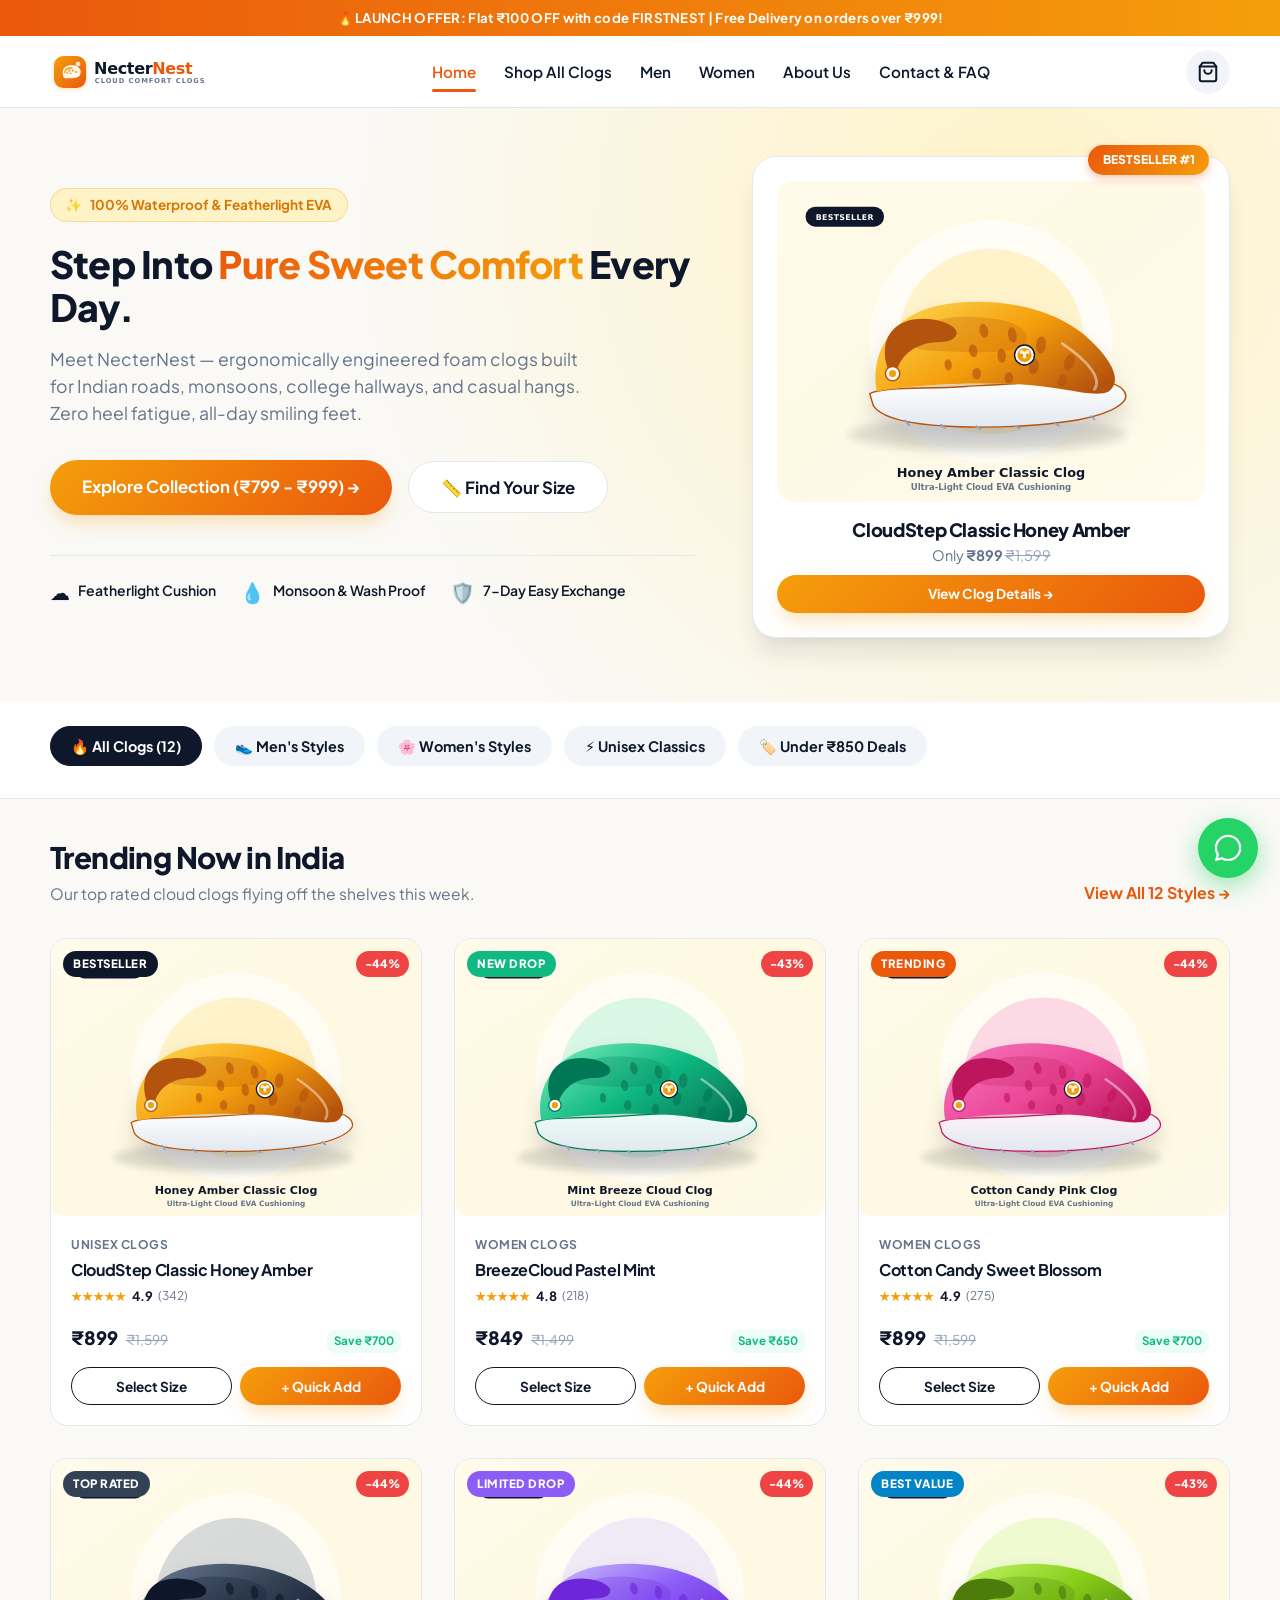
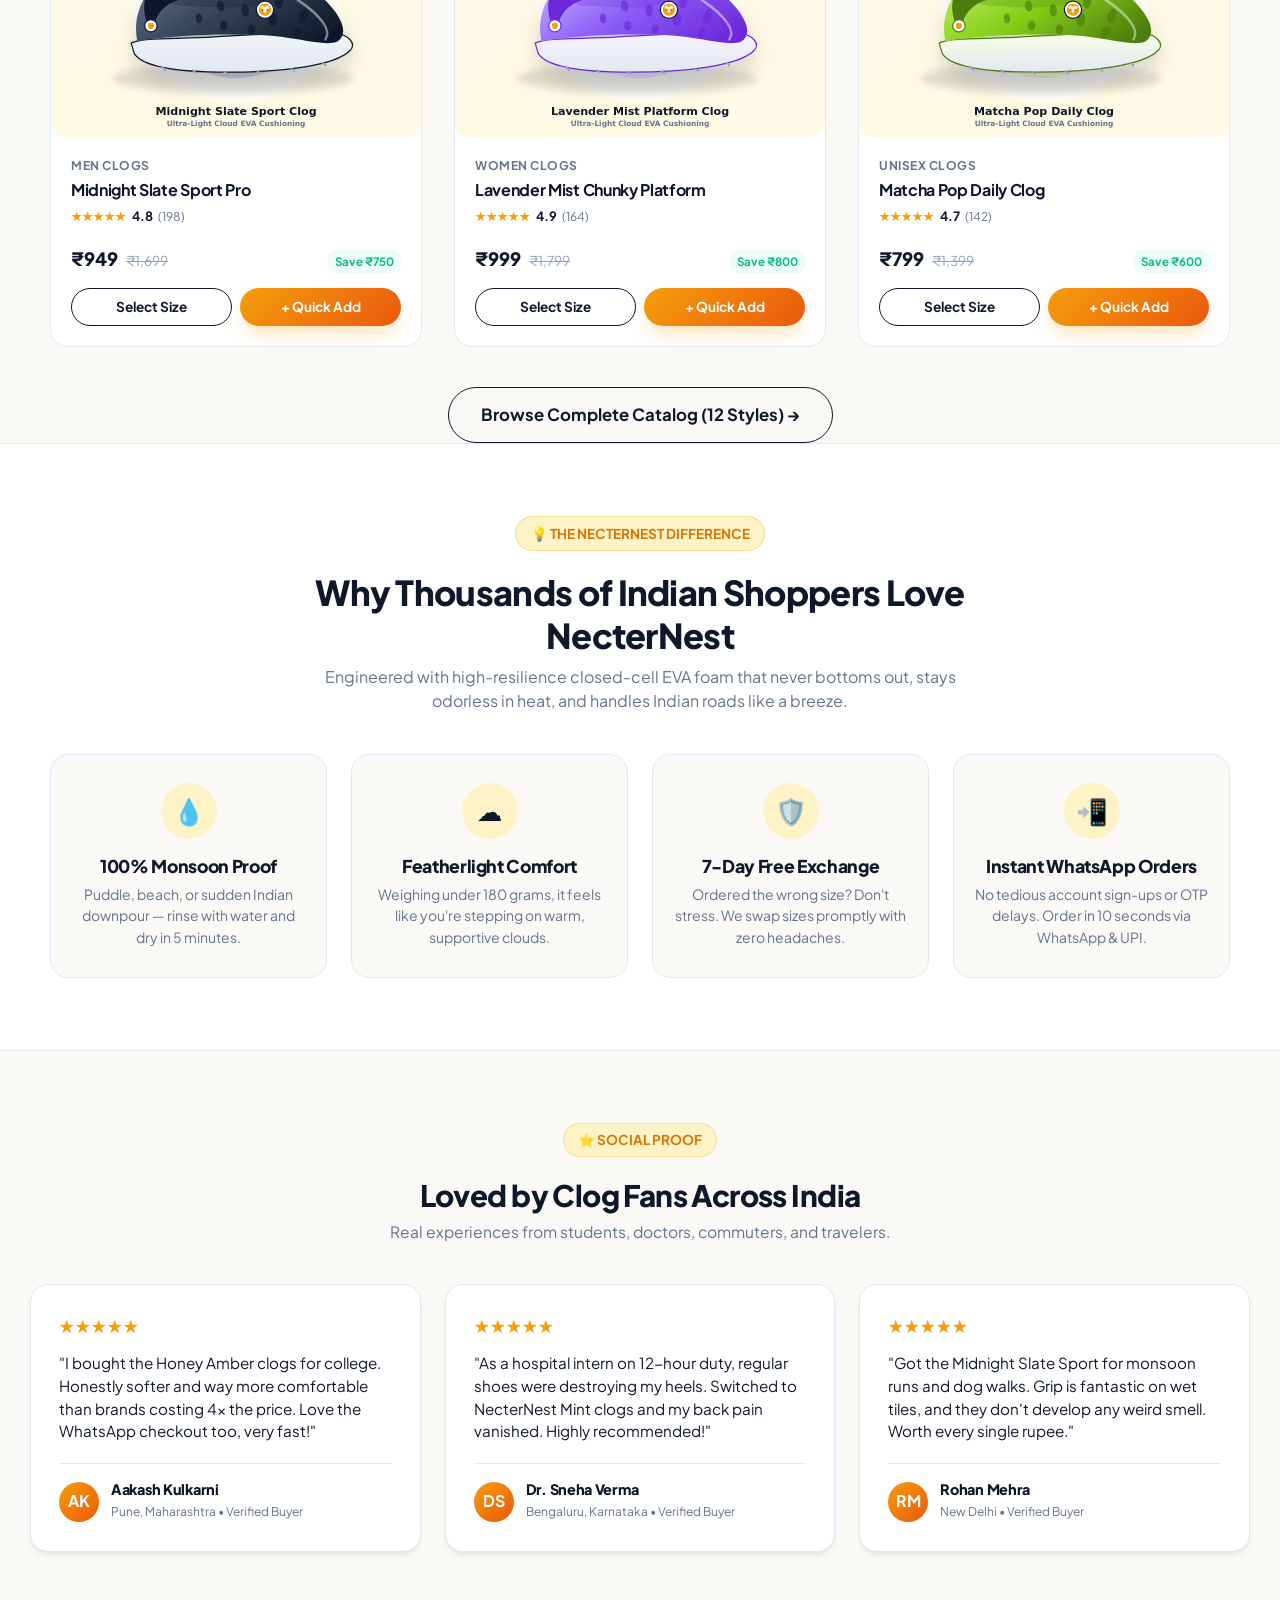
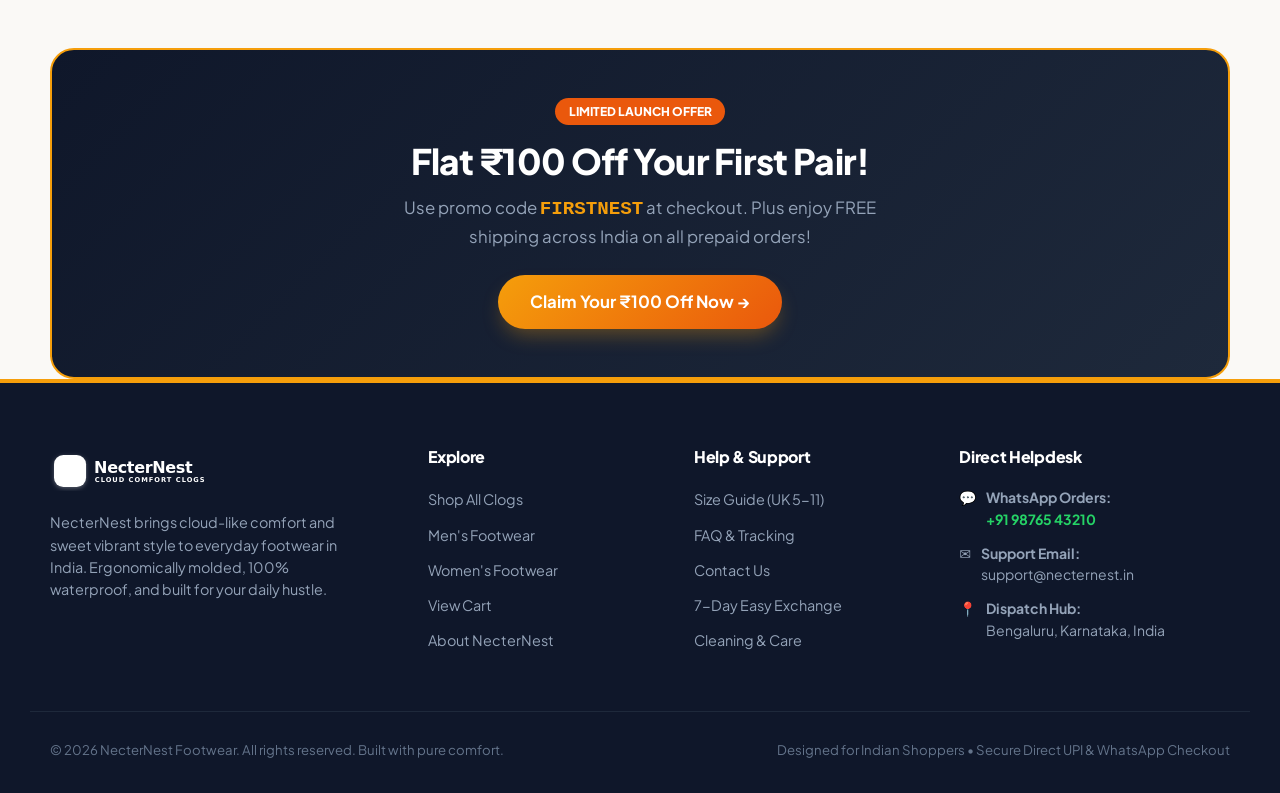
==== index.html @ 300bc49b "Initial commit: Complete NecterNest ecommerce static storefront" ====
<!DOCTYPE html>
<html lang="en">
<head>
  <meta charset="UTF-8">
  <meta name="viewport" content="width=device-width, initial-scale=1.0">
  
  <!-- Primary SEO Meta Tags -->
  <title>NecterNest — Ultra-Comfort Foam Clogs for India | Sweet Daily Comfort</title>
  <meta name="title" content="NecterNest — Ultra-Comfort Foam Clogs for India | Sweet Daily Comfort">
  <meta name="description" content="Shop ultra-light, 100% waterproof cloud-cushioned clogs from NecterNest. Trendy designs, ergonomic arch support, and hassle-free WhatsApp orders. Free shipping on prepaid orders!">
  <meta name="keywords" content="clogs, crocs, comfortable footwear India, waterproof clogs, daily wear slides, NecterNest">
  <meta name="author" content="NecterNest">

  <!-- Open Graph / Facebook / WhatsApp Sharing Tags -->
  <meta property="og:type" content="website">
  <meta property="og:url" content="https://necternest.in/">
  <meta property="og:title" content="NecterNest — Ultra-Comfort Foam Clogs for Everyday Living">
  <meta property="og:description" content="Featherlight, 100% waterproof cloud clogs starting at just ₹799. Order easily with 1-click WhatsApp checkout!">
  <meta property="og:image" content="images/clog-honey-amber.svg">

  <!-- Twitter Card Tags -->
  <meta name="twitter:card" content="summary_large_image">
  <meta name="twitter:title" content="NecterNest — Cloud Comfort Clogs in India">
  <meta name="twitter:description" content="Featherlight EVA clogs starting at ₹799. Fast dispatch & 7-day easy exchange across India.">
  <meta name="twitter:image" content="images/clog-honey-amber.svg">

  <!-- Favicon -->
  <link rel="icon" type="image/svg+xml" href="images/logo.svg">

  <!-- Google Fonts: Plus Jakarta Sans -->
  <link rel="preconnect" href="https://fonts.googleapis.com">
  <link rel="preconnect" href="https://fonts.gstatic.com" crossorigin>
  <link href="https://fonts.googleapis.com/css2?family=Plus+Jakarta+Sans:wght@400;500;600;700;800&display=swap" rel="stylesheet">

  <!-- Core Stylesheet -->
  <link rel="stylesheet" href="css/style.css">
</head>
<body>

  <!-- Top Announcement Bar -->
  <div class="announcement-bar" role="region" aria-label="Announcement">
    <span>🔥 <strong>LAUNCH OFFER:</strong> Flat ₹100 OFF with code <strong>FIRSTNEST</strong> | Free Delivery on orders over ₹999!</span>
  </div>

  <!-- Site Navigation Header -->
  <header class="site-header">
    <div class="container header-inner">
      <!-- Brand Logo -->
      <a href="index.html" class="brand-logo" aria-label="NecterNest Home">
        <img src="images/logo.svg" alt="NecterNest - Cloud Comfort Footwear Logo" width="200" height="42">
      </a>

      <!-- Desktop Nav Links -->
      <nav class="nav-links" id="primary-nav" aria-label="Main Navigation">
        <a href="index.html" class="nav-link active">Home</a>
        <a href="shop.html" class="nav-link">Shop All Clogs</a>
        <a href="shop.html?cat=Men" class="nav-link">Men</a>
        <a href="shop.html?cat=Women" class="nav-link">Women</a>
        <a href="about.html" class="nav-link">About Us</a>
        <a href="contact.html" class="nav-link">Contact &amp; FAQ</a>
      </nav>

      <!-- Action Buttons -->
      <div class="header-actions">
        <!-- Cart Icon Button with Count Badge -->
        <a href="cart.html" class="cart-icon-btn" aria-label="View Shopping Bag">
          <svg width="22" height="22" viewBox="0 0 24 24" fill="none" stroke="currentColor" stroke-width="2.2" stroke-linecap="round" stroke-linejoin="round">
            <path d="M6 2L3 6v14a2 2 0 0 0 2 2h14a2 2 0 0 0 2-2V6l-3-4z"/>
            <line x1="3" y1="6" x2="21" y2="6"/>
            <path d="M16 10a4 4 0 0 1-8 0"/>
          </svg>
          <span class="cart-count-badge" aria-label="Items in bag">0</span>
        </a>

        <!-- Mobile Hamburger Toggle -->
        <button type="button" class="hamburger-btn" aria-label="Toggle navigation menu" aria-expanded="false" aria-controls="primary-nav">
          <span></span>
          <span></span>
          <span></span>
        </button>
      </div>
    </div>
  </header>

  <!-- Mobile Drawer Overlay -->
  <div class="nav-overlay" aria-hidden="true"></div>

  <!-- Main Content -->
  <main>
    <!-- Hero Banner Section -->
    <section class="hero-section">
      <div class="container hero-grid">
        <div class="hero-content">
          <div class="hero-pill">
            <span>✨</span> 100% Waterproof &amp; Featherlight EVA
          </div>
          <h1 class="hero-title">
            Step Into <span>Pure Sweet Comfort</span> Every Day.
          </h1>
          <p class="hero-description">
            Meet NecterNest — ergonomically engineered foam clogs built for Indian roads, monsoons, college hallways, and casual hangs. Zero heel fatigue, all-day smiling feet.
          </p>
          <div class="hero-cta-group">
            <a href="shop.html" class="btn btn-primary btn-lg">Explore Collection (₹799 - ₹999) &rarr;</a>
            <button type="button" class="btn btn-secondary btn-lg" onclick="openSizeModal()">📏 Find Your Size</button>
          </div>
          <div class="hero-trust-row">
            <div class="trust-item"><span class="icon">☁️</span> Featherlight Cushion</div>
            <div class="trust-item"><span class="icon">💧</span> Monsoon &amp; Wash Proof</div>
            <div class="trust-item"><span class="icon">🛡️</span> 7-Day Easy Exchange</div>
          </div>
        </div>

        <div class="hero-media">
          <div class="hero-card-preview">
            <span class="hero-badge-float">BESTSELLER #1</span>
            <img src="images/clog-honey-amber.svg" alt="NecterNest signature Honey Amber Clog" width="540" height="400" class="hero-img">
            <div class="hero-card-footer mt-3">
              <h3 style="font-size: 1.15rem;">CloudStep Classic Honey Amber</h3>
              <p style="font-size: 0.9rem; margin-top: 0.2rem;">Only <strong>₹899</strong> <del style="color: var(--text-light);">₹1,599</del></p>
              <a href="product.html?id=1" class="btn btn-primary btn-sm mt-2 w-100">View Clog Details &rarr;</a>
            </div>
          </div>
        </div>
      </div>
    </section>

    <!-- Category Filter Strip -->
    <section class="category-strip" aria-label="Category Quick Links">
      <div class="container category-pills-row">
        <a href="shop.html" class="filter-chip active">🔥 All Clogs (12)</a>
        <a href="shop.html?cat=Men" class="filter-chip">👟 Men's Styles</a>
        <a href="shop.html?cat=Women" class="filter-chip">🌸 Women's Styles</a>
        <a href="shop.html?cat=Unisex" class="filter-chip">⚡ Unisex Classics</a>
        <a href="shop.html?sort=price-low" class="filter-chip">🏷️ Under ₹850 Deals</a>
      </div>
    </section>

    <!-- Featured Bestsellers Section -->
    <section class="container mt-5 mb-5">
      <div class="section-header">
        <div>
          <h2 class="section-title">Trending Now in India</h2>
          <p class="section-subtitle">Our top rated cloud clogs flying off the shelves this week.</p>
        </div>
        <a href="shop.html" class="view-all-link">View All 12 Styles &rarr;</a>
      </div>

      <!-- Grid populated by js/main.js (initHomePage) -->
      <div class="products-grid" id="featured-products-grid">
        <!-- Fallback cards if JS is loading -->
        <article class="product-card">
          <div class="product-card-media">
            <img src="images/clog-honey-amber.svg" alt="CloudStep Classic Honey Amber" class="product-card-img">
          </div>
          <div class="product-card-info">
            <h3 class="product-card-title">CloudStep Classic Honey Amber</h3>
            <div class="current-price">₹899</div>
          </div>
        </article>
      </div>

      <div class="text-center mt-5">
        <a href="shop.html" class="btn btn-outline btn-lg">Browse Complete Catalog (12 Styles) &rarr;</a>
      </div>
    </section>

    <!-- Why Choose Us / Value Proposition Section -->
    <section class="why-section">
      <div class="container">
        <div class="text-center" style="max-width: 680px; margin: 0 auto;">
          <span class="hero-pill">💡 THE NECTERNEST DIFFERENCE</span>
          <h2>Why Thousands of Indian Shoppers Love NecterNest</h2>
          <p class="mt-2">Engineered with high-resilience closed-cell EVA foam that never bottoms out, stays odorless in heat, and handles Indian roads like a breeze.</p>
        </div>

        <div class="features-grid">
          <div class="feature-box">
            <div class="feature-icon-circle">💧</div>
            <h4>100% Monsoon Proof</h4>
            <p>Puddle, beach, or sudden Indian downpour — rinse with water and dry in 5 minutes.</p>
          </div>

          <div class="feature-box">
            <div class="feature-icon-circle">☁️</div>
            <h4>Featherlight Comfort</h4>
            <p>Weighing under 180 grams, it feels like you're stepping on warm, supportive clouds.</p>
          </div>

          <div class="feature-box">
            <div class="feature-icon-circle">🛡️</div>
            <h4>7-Day Free Exchange</h4>
            <p>Ordered the wrong size? Don't stress. We swap sizes promptly with zero headaches.</p>
          </div>

          <div class="feature-box">
            <div class="feature-icon-circle">📲</div>
            <h4>Instant WhatsApp Orders</h4>
            <p>No tedious account sign-ups or OTP delays. Order in 10 seconds via WhatsApp &amp; UPI.</p>
          </div>
        </div>
      </div>
    </section>

    <!-- Verified Customer Reviews Section -->
    <section class="reviews-section container">
      <div class="section-header text-center" style="display: block;">
        <span class="hero-pill">⭐ SOCIAL PROOF</span>
        <h2 class="section-title">Loved by Clog Fans Across India</h2>
        <p class="section-subtitle">Real experiences from students, doctors, commuters, and travelers.</p>
      </div>

      <div class="reviews-grid">
        <div class="review-card">
          <div class="review-stars">★★★★★</div>
          <p class="review-text">"I bought the Honey Amber clogs for college. Honestly softer and way more comfortable than brands costing 4x the price. Love the WhatsApp checkout too, very fast!"</p>
          <div class="review-author">
            <div class="author-avatar">AK</div>
            <div class="author-info">
              <h5>Aakash Kulkarni</h5>
              <small>Pune, Maharashtra • Verified Buyer</small>
            </div>
          </div>
        </div>

        <div class="review-card">
          <div class="review-stars">★★★★★</div>
          <p class="review-text">"As a hospital intern on 12-hour duty, regular shoes were destroying my heels. Switched to NecterNest Mint clogs and my back pain vanished. Highly recommended!"</p>
          <div class="review-author">
            <div class="author-avatar">DS</div>
            <div class="author-info">
              <h5>Dr. Sneha Verma</h5>
              <small>Bengaluru, Karnataka • Verified Buyer</small>
            </div>
          </div>
        </div>

        <div class="review-card">
          <div class="review-stars">★★★★★</div>
          <p class="review-text">"Got the Midnight Slate Sport for monsoon runs and dog walks. Grip is fantastic on wet tiles, and they don't develop any weird smell. Worth every single rupee."</p>
          <div class="review-author">
            <div class="author-avatar">RM</div>
            <div class="author-info">
              <h5>Rohan Mehra</h5>
              <small>New Delhi • Verified Buyer</small>
            </div>
          </div>
        </div>
      </div>
    </section>

    <!-- Promotional Launch Offer Banner -->
    <section class="container mt-4 mb-5">
      <div style="background: linear-gradient(135deg, #0F172A, #1E293B); color: #FFFFFF; border-radius: var(--radius-xl); padding: 3rem 2rem; text-align: center; border: 2px solid var(--primary);">
        <span style="background-color: var(--accent); color: #FFF; font-size: 0.75rem; font-weight: 800; padding: 0.35rem 0.85rem; border-radius: var(--radius-full);">LIMITED LAUNCH OFFER</span>
        <h2 style="color: #FFFFFF; font-size: 2.2rem; margin-top: 1rem;">Flat ₹100 Off Your First Pair!</h2>
        <p style="color: #94A3B8; max-width: 520px; margin: 0.75rem auto 1.5rem; font-size: 1.05rem;">
          Use promo code <strong style="color: var(--primary); font-family: monospace; font-size: 1.2rem;">FIRSTNEST</strong> at checkout. Plus enjoy FREE shipping across India on all prepaid orders!
        </p>
        <a href="shop.html" class="btn btn-primary btn-lg">Claim Your ₹100 Off Now &rarr;</a>
      </div>
    </section>
  </main>

  <!-- Site Footer -->
  <footer class="site-footer">
    <div class="container footer-grid">
      <!-- Col 1: About & Logo -->
      <div class="footer-logo-desc">
        <a href="index.html" class="brand-logo" aria-label="NecterNest Home">
          <img src="images/logo.svg" alt="NecterNest Logo" width="180" height="38" style="filter: brightness(0) invert(1);">
        </a>
        <p>NecterNest brings cloud-like comfort and sweet vibrant style to everyday footwear in India. Ergonomically molded, 100% waterproof, and built for your daily hustle.</p>
      </div>

      <!-- Col 2: Quick Links -->
      <div class="footer-col">
        <h4>Explore</h4>
        <ul class="footer-links">
          <li><a href="shop.html">Shop All Clogs</a></li>
          <li><a href="shop.html?cat=Men">Men's Footwear</a></li>
          <li><a href="shop.html?cat=Women">Women's Footwear</a></li>
          <li><a href="cart.html">View Cart</a></li>
          <li><a href="about.html">About NecterNest</a></li>
        </ul>
      </div>

      <!-- Col 3: Customer Care -->
      <div class="footer-col">
        <h4>Help &amp; Support</h4>
        <ul class="footer-links">
          <li><a href="javascript:void(0)" onclick="openSizeModal()">Size Guide (UK 5-11)</a></li>
          <li><a href="contact.html#faq">FAQ &amp; Tracking</a></li>
          <li><a href="contact.html">Contact Us</a></li>
          <li><a href="about.html#exchange">7-Day Easy Exchange</a></li>
          <li><a href="about.html#care">Cleaning &amp; Care</a></li>
        </ul>
      </div>

      <!-- Col 4: Contact & WhatsApp -->
      <div class="footer-col">
        <h4>Direct Helpdesk</h4>
        <ul class="footer-contact-list">
          <li>
            <span>💬</span> 
            <div>
              <strong>WhatsApp Orders:</strong><br>
              <a href="https://wa.me/919876543210" target="_blank" style="color: #25D366; font-weight: 700;">+91 98765 43210</a>
            </div>
          </li>
          <li>
            <span>✉️</span> 
            <div>
              <strong>Support Email:</strong><br>
              support@necternest.in
            </div>
          </li>
          <li>
            <span>📍</span> 
            <div>
              <strong>Dispatch Hub:</strong><br>
              Bengaluru, Karnataka, India
            </div>
          </li>
        </ul>
      </div>
    </div>

    <!-- Bottom Copyright -->
    <div class="container footer-bottom">
      <div>&copy; 2026 NecterNest Footwear. All rights reserved. Built with pure comfort.</div>
      <div>Designed for Indian Shoppers • Secure Direct UPI &amp; WhatsApp Checkout</div>
    </div>
  </footer>

  <!-- Scripts -->
  <script src="js/products.js"></script>
  <script src="js/main.js"></script>
  <script>
    // Initialize Home Page Products Grid
    document.addEventListener("DOMContentLoaded", () => {
      initHomePage();
    });
  </script>
</body>
</html>
---- css/style.css ----
/* ==========================================================================
   NECTERNEST - CLOUD COMFORT CLOGS
   Style Sheet (Vanilla CSS3)
   Theme: Sweet & Fresh (Honey Amber, Warm Peach, Clean White, Dark Slate)
   Mobile-First Architecture (Optimized for 375px+ screens)
   ========================================================================== */

/* --------------------------------------------------------------------------
   1. CSS VARIABLES & DESIGN SYSTEM
   -------------------------------------------------------------------------- */
:root {
  /* Brand Primary & Accents */
  --primary: #F59E0B;          /* Warm Honey Amber */
  --primary-hover: #D97706;    /* Deep Honey */
  --primary-light: #FEF3C7;    /* Creamy Amber Tint */
  --accent: #EA580C;           /* Sweet Coral / Peach Orange */
  --accent-hover: #C2410C;
  --accent-light: #FFEDD5;

  /* Neutrals & Surfaces */
  --bg-page: #FAF9F6;          /* Soft Warm Off-White */
  --bg-surface: #FFFFFF;       /* Pure White Cards */
  --bg-subtle: #F1F5F9;        /* Light Slate Gray */
  --border-color: #E2E8F0;     /* Clean Border */
  --border-focus: #F59E0B;

  /* Typography Colors */
  --text-main: #0F172A;        /* Deep Charcoal / Ink */
  --text-muted: #64748B;       /* Slate Medium */
  --text-light: #94A3B8;       /* Light Slate */
  --text-white: #FFFFFF;

  /* Status & Accents */
  --success: #10B981;
  --success-light: #ECFDF5;
  --danger: #EF4444;
  --whatsapp: #25D366;
  --whatsapp-dark: #128C7E;

  /* Shadows */
  --shadow-xs: 0 1px 2px rgba(15, 23, 42, 0.05);
  --shadow-sm: 0 4px 6px -1px rgba(15, 23, 42, 0.07), 0 2px 4px -2px rgba(15, 23, 42, 0.05);
  --shadow-md: 0 10px 15px -3px rgba(15, 23, 42, 0.08), 0 4px 6px -4px rgba(15, 23, 42, 0.04);
  --shadow-lg: 0 20px 25px -5px rgba(15, 23, 42, 0.1), 0 8px 10px -6px rgba(15, 23, 42, 0.04);
  --shadow-amber: 0 10px 20px -5px rgba(245, 158, 11, 0.35);

  /* Border Radii */
  --radius-sm: 8px;
  --radius-md: 12px;
  --radius-lg: 18px;
  --radius-xl: 24px;
  --radius-full: 9999px;

  /* Transitions */
  --transition-fast: 0.15s ease;
  --transition-normal: 0.25s ease;
  --transition-smooth: 0.35s cubic-bezier(0.16, 1, 0.3, 1);

  /* Dimensions */
  --header-height: 72px;
  --min-touch-target: 44px;
}

/* --------------------------------------------------------------------------
   2. RESET & BASE ELEMENTS
   -------------------------------------------------------------------------- */
*, *::before, *::after {
  box-sizing: border-box;
  margin: 0;
  padding: 0;
}

html {
  font-size: 16px;
  scroll-behavior: smooth;
  -webkit-text-size-adjust: 100%;
}

body {
  font-family: 'Plus Jakarta Sans', system-ui, -apple-system, BlinkMacSystemFont, "Segoe UI", Roboto, sans-serif;
  color: var(--text-main);
  background-color: var(--bg-page);
  line-height: 1.55;
  min-height: 100vh;
  display: flex;
  flex-direction: column;
  overflow-x: hidden;
}

main {
  flex: 1 0 auto;
}

img, svg {
  display: block;
  max-width: 100%;
  height: auto;
}

a {
  color: inherit;
  text-decoration: none;
  transition: color var(--transition-fast);
}

button, input, select, textarea {
  font-family: inherit;
  font-size: inherit;
  color: inherit;
  outline: none;
}

button {
  cursor: pointer;
  background: none;
  border: none;
}

ul, ol {
  list-style: none;
}

/* Responsive Container */
.container {
  width: 100%;
  max-width: 1220px;
  margin-left: auto;
  margin-right: auto;
  padding-left: 1.25rem;
  padding-right: 1.25rem;
}

/* --------------------------------------------------------------------------
   3. TYPOGRAPHY
   -------------------------------------------------------------------------- */
h1, h2, h3, h4, h5, h6 {
  color: var(--text-main);
  font-weight: 800;
  line-height: 1.25;
  letter-spacing: -0.02em;
}

h1 { font-size: 2rem; }
h2 { font-size: 1.625rem; }
h3 { font-size: 1.25rem; }
h4 { font-size: 1.1rem; }

@media (min-width: 768px) {
  h1 { font-size: 2.85rem; }
  h2 { font-size: 2.15rem; }
  h3 { font-size: 1.5rem; }
}

p {
  color: var(--text-muted);
  font-size: 1rem;
}

.text-center { text-align: center; }
.text-success { color: var(--success); }
.text-primary { color: var(--primary-hover); }
.mt-2 { margin-top: 0.5rem; }
.mt-3 { margin-top: 1rem; }
.mt-4 { margin-top: 1.5rem; }
.mt-5 { margin-top: 2.5rem; }
.w-100 { width: 100%; }

/* --------------------------------------------------------------------------
   4. BUTTONS & INTERACTIVE ELEMENTS (Min 44px tap targets)
   -------------------------------------------------------------------------- */
.btn {
  display: inline-flex;
  align-items: center;
  justify-content: center;
  gap: 0.5rem;
  min-height: var(--min-touch-target);
  padding: 0.65rem 1.4rem;
  font-size: 0.95rem;
  font-weight: 700;
  border-radius: var(--radius-full);
  transition: all var(--transition-normal);
  text-align: center;
  white-space: nowrap;
}

.btn-primary {
  background: linear-gradient(135deg, var(--primary), var(--accent));
  color: var(--text-white);
  box-shadow: var(--shadow-amber);
}

.btn-primary:hover {
  background: linear-gradient(135deg, #E58E00, #D84F07);
  transform: translateY(-2px);
  box-shadow: 0 12px 24px -6px rgba(234, 88, 12, 0.45);
}

.btn-secondary {
  background-color: var(--bg-surface);
  color: var(--text-main);
  border: 1.5px solid var(--border-color);
}

.btn-secondary:hover {
  background-color: var(--bg-subtle);
  border-color: var(--text-muted);
}

.btn-outline {
  background-color: transparent;
  color: var(--text-main);
  border: 1.5px solid var(--text-main);
}

.btn-outline:hover {
  background-color: var(--text-main);
  color: var(--text-white);
}

.btn-whatsapp-order {
  background-color: var(--whatsapp);
  color: #FFFFFF;
  box-shadow: 0 8px 16px -4px rgba(37, 211, 102, 0.4);
}

.btn-whatsapp-order:hover {
  background-color: var(--whatsapp-dark);
  color: #FFFFFF;
  transform: translateY(-2px);
  box-shadow: 0 12px 20px -4px rgba(37, 211, 102, 0.5);
}

.btn-sm {
  min-height: 38px;
  padding: 0.4rem 0.9rem;
  font-size: 0.85rem;
}

.btn-lg {
  min-height: 52px;
  padding: 0.9rem 2rem;
  font-size: 1.05rem;
}

.btn-xs {
  min-height: 32px;
  padding: 0.25rem 0.75rem;
  font-size: 0.8rem;
  border-radius: var(--radius-sm);
}

/* --------------------------------------------------------------------------
   5. TOP ANNOUNCEMENT BAR
   -------------------------------------------------------------------------- */
.announcement-bar {
  background: linear-gradient(90deg, #EA580C, #F59E0B, #EA580C);
  background-size: 200% auto;
  animation: shineGradient 6s linear infinite;
  color: #FFFFFF;
  font-size: 0.825rem;
  font-weight: 700;
  text-align: center;
  padding: 0.5rem 1rem;
  letter-spacing: 0.3px;
}

.announcement-bar a {
  text-decoration: underline;
  margin-left: 0.3rem;
  color: #FEF3C7;
}

@keyframes shineGradient {
  to { background-position: 200% center; }
}

/* --------------------------------------------------------------------------
   6. HEADER & NAVIGATION
   -------------------------------------------------------------------------- */
.site-header {
  position: sticky;
  top: 0;
  z-index: 100;
  background-color: rgba(255, 255, 255, 0.95);
  backdrop-filter: blur(12px);
  -webkit-backdrop-filter: blur(12px);
  border-bottom: 1px solid var(--border-color);
  height: var(--header-height);
  transition: box-shadow var(--transition-fast);
}

.header-inner {
  display: flex;
  align-items: center;
  justify-content: space-between;
  height: 100%;
}

.brand-logo {
  display: flex;
  align-items: center;
  height: 48px;
}

.brand-logo img {
  height: 40px;
  width: auto;
}

/* Desktop Nav */
.nav-links {
  display: flex;
  align-items: center;
  gap: 1.75rem;
}

.nav-link {
  font-size: 0.95rem;
  font-weight: 600;
  color: var(--text-main);
  position: relative;
  padding: 0.5rem 0;
}

.nav-link:hover, .nav-link.active {
  color: var(--accent);
}

.nav-link.active::after {
  content: "";
  position: absolute;
  bottom: 0;
  left: 0;
  width: 100%;
  height: 2.5px;
  background-color: var(--accent);
  border-radius: var(--radius-full);
}

/* Header Action Icons */
.header-actions {
  display: flex;
  align-items: center;
  gap: 0.75rem;
}

.cart-icon-btn {
  position: relative;
  display: inline-flex;
  align-items: center;
  justify-content: center;
  width: 44px;
  height: 44px;
  border-radius: var(--radius-full);
  background-color: var(--bg-subtle);
  color: var(--text-main);
  transition: all var(--transition-fast);
}

.cart-icon-btn:hover {
  background-color: var(--primary-light);
  color: var(--accent);
}

.cart-count-badge {
  position: absolute;
  top: 2px;
  right: 2px;
  background-color: var(--accent);
  color: #FFFFFF;
  font-size: 0.72rem;
  font-weight: 800;
  min-width: 20px;
  height: 20px;
  border-radius: var(--radius-full);
  display: none;
  align-items: center;
  justify-content: center;
  padding: 0 4px;
  box-shadow: 0 2px 5px rgba(234, 88, 12, 0.4);
}

.hamburger-btn {
  display: none;
  width: 44px;
  height: 44px;
  flex-direction: column;
  justify-content: center;
  align-items: center;
  gap: 5px;
  border-radius: var(--radius-sm);
  background-color: var(--bg-subtle);
}

.hamburger-btn span {
  display: block;
  width: 22px;
  height: 2.5px;
  background-color: var(--text-main);
  border-radius: 2px;
  transition: all var(--transition-fast);
}

/* Mobile Nav Styles (under 860px) */
@media (max-width: 860px) {
  .hamburger-btn {
    display: flex;
  }

  .nav-links {
    position: fixed;
    top: var(--header-height);
    right: -100%;
    width: 280px;
    height: calc(100vh - var(--header-height));
    background-color: var(--bg-surface);
    flex-direction: column;
    align-items: flex-start;
    padding: 2rem 1.5rem;
    gap: 1.25rem;
    box-shadow: var(--shadow-lg);
    transition: right var(--transition-smooth);
    z-index: 1000;
  }

  .nav-links.active {
    right: 0;
  }

  .nav-link {
    width: 100%;
    font-size: 1.1rem;
    padding: 0.6rem 0;
    border-bottom: 1px solid var(--border-color);
  }

  .nav-overlay {
    position: fixed;
    top: var(--header-height);
    left: 0;
    width: 100vw;
    height: calc(100vh - var(--header-height));
    background-color: rgba(15, 23, 42, 0.45);
    backdrop-filter: blur(4px);
    opacity: 0;
    visibility: hidden;
    transition: all var(--transition-fast);
    z-index: 999;
  }

  .nav-overlay.active {
    opacity: 1;
    visibility: visible;
  }
}

/* --------------------------------------------------------------------------
   7. HERO BANNER
   -------------------------------------------------------------------------- */
.hero-section {
  position: relative;
  padding: 3rem 0 4rem;
  background: radial-gradient(circle at 80% 20%, #FEF3C7 0%, #FAF9F6 60%);
  overflow: hidden;
}

.hero-grid {
  display: grid;
  grid-template-columns: 1fr;
  align-items: center;
  gap: 2.5rem;
}

@media (min-width: 860px) {
  .hero-grid {
    grid-template-columns: 1.15fr 0.85fr;
    gap: 3.5rem;
  }
}

.hero-pill {
  display: inline-flex;
  align-items: center;
  gap: 0.5rem;
  background-color: var(--primary-light);
  border: 1px solid rgba(245, 158, 11, 0.3);
  padding: 0.35rem 0.9rem;
  border-radius: var(--radius-full);
  font-size: 0.85rem;
  font-weight: 700;
  color: var(--primary-hover);
  margin-bottom: 1.25rem;
}

.hero-title {
  font-size: 2.35rem;
  margin-bottom: 1.1rem;
  line-height: 1.15;
}

.hero-title span {
  background: linear-gradient(135deg, var(--accent), var(--primary));
  -webkit-background-clip: text;
  -webkit-text-fill-color: transparent;
}

.hero-description {
  font-size: 1.1rem;
  color: var(--text-muted);
  margin-bottom: 2rem;
  max-width: 540px;
}

.hero-cta-group {
  display: flex;
  flex-wrap: wrap;
  align-items: center;
  gap: 1rem;
  margin-bottom: 2.5rem;
}

.hero-trust-row {
  display: flex;
  flex-wrap: wrap;
  gap: 1.5rem;
  padding-top: 1.25rem;
  border-top: 1px solid var(--border-color);
}

.trust-item {
  display: flex;
  align-items: center;
  gap: 0.5rem;
  font-size: 0.875rem;
  font-weight: 600;
  color: var(--text-main);
}

.trust-item span.icon {
  font-size: 1.25rem;
}

.hero-card-preview {
  position: relative;
  background-color: var(--bg-surface);
  border-radius: var(--radius-xl);
  padding: 1.5rem;
  box-shadow: var(--shadow-lg);
  border: 1px solid var(--border-color);
  text-align: center;
}

.hero-badge-float {
  position: absolute;
  top: -12px;
  right: 20px;
  background: linear-gradient(135deg, var(--accent), var(--primary));
  color: #FFFFFF;
  font-size: 0.75rem;
  font-weight: 800;
  padding: 0.35rem 0.9rem;
  border-radius: var(--radius-full);
  box-shadow: 0 4px 10px rgba(234, 88, 12, 0.3);
}

/* --------------------------------------------------------------------------
   8. CATEGORY PILLS / QUICK LINKS
   -------------------------------------------------------------------------- */
.category-strip {
  padding: 1.5rem 0;
  border-bottom: 1px solid var(--border-color);
  background-color: var(--bg-surface);
}

.category-pills-row {
  display: flex;
  gap: 0.75rem;
  overflow-x: auto;
  padding-bottom: 0.5rem;
  scrollbar-width: none;
}

.category-pills-row::-webkit-scrollbar {
  display: none;
}

.filter-chip {
  padding: 0.5rem 1.25rem;
  border-radius: var(--radius-full);
  background-color: var(--bg-subtle);
  border: 1.5px solid transparent;
  font-size: 0.9rem;
  font-weight: 700;
  color: var(--text-main);
  white-space: nowrap;
  transition: all var(--transition-fast);
}

.filter-chip:hover {
  background-color: var(--primary-light);
  color: var(--accent);
}

.filter-chip.active {
  background-color: var(--text-main);
  color: #FFFFFF;
  border-color: var(--text-main);
}

/* --------------------------------------------------------------------------
   9. PRODUCT CARDS & GRID
   -------------------------------------------------------------------------- */
.section-header {
  display: flex;
  align-items: flex-end;
  justify-content: space-between;
  margin-bottom: 2rem;
  flex-wrap: wrap;
  gap: 1rem;
}

.section-title {
  font-size: 1.85rem;
}

.section-subtitle {
  color: var(--text-muted);
  font-size: 0.975rem;
  margin-top: 0.35rem;
}

.view-all-link {
  font-weight: 700;
  color: var(--accent);
  display: inline-flex;
  align-items: center;
  gap: 0.35rem;
}

.view-all-link:hover {
  text-decoration: underline;
}

/* Products Grid */
.products-grid {
  display: grid;
  grid-template-columns: repeat(2, 1fr);
  gap: 1rem;
}

@media (min-width: 640px) {
  .products-grid {
    grid-template-columns: repeat(2, 1fr);
    gap: 1.5rem;
  }
}

@media (min-width: 960px) {
  .products-grid {
    grid-template-columns: repeat(3, 1fr);
    gap: 1.75rem;
  }
}

@media (min-width: 1140px) {
  .products-grid {
    grid-template-columns: repeat(3, 1fr);
    gap: 2rem;
  }
}

/* Product Card */
.product-card {
  background-color: var(--bg-surface);
  border-radius: var(--radius-lg);
  border: 1px solid var(--border-color);
  overflow: hidden;
  transition: transform var(--transition-normal), box-shadow var(--transition-normal);
  display: flex;
  flex-direction: column;
}

.product-card:hover {
  transform: translateY(-5px);
  box-shadow: var(--shadow-lg);
  border-color: rgba(245, 158, 11, 0.4);
}

.product-card-media {
  position: relative;
  background-color: #FFFDF7;
  overflow: hidden;
  aspect-ratio: 4 / 3;
}

.product-card-img {
  width: 100%;
  height: 100%;
  object-fit: cover;
  transition: transform var(--transition-smooth);
}

.product-card:hover .product-card-img {
  transform: scale(1.05);
}

.badge {
  position: absolute;
  top: 12px;
  left: 12px;
  font-size: 0.72rem;
  font-weight: 800;
  text-transform: uppercase;
  letter-spacing: 0.5px;
  padding: 0.25rem 0.65rem;
  border-radius: var(--radius-full);
}

.badge-bestseller { background-color: #0F172A; color: #FFFFFF; }
.badge-new { background-color: var(--success); color: #FFFFFF; }
.badge-trending { background-color: var(--accent); color: #FFFFFF; }
.badge-top { background-color: #334155; color: #FFFFFF; }
.badge-limited { background-color: #8B5CF6; color: #FFFFFF; }
.badge-value { background-color: #0284C7; color: #FFFFFF; }

.discount-pill {
  position: absolute;
  top: 12px;
  right: 12px;
  background-color: #EF4444;
  color: #FFFFFF;
  font-size: 0.72rem;
  font-weight: 800;
  padding: 0.25rem 0.55rem;
  border-radius: var(--radius-full);
}

.product-card-info {
  padding: 1rem;
  display: flex;
  flex-direction: column;
  flex: 1;
}

@media (min-width: 640px) {
  .product-card-info {
    padding: 1.25rem;
  }
}

.product-card-category {
  font-size: 0.75rem;
  font-weight: 700;
  text-transform: uppercase;
  color: var(--text-muted);
  letter-spacing: 0.5px;
  margin-bottom: 0.25rem;
}

.product-card-title {
  font-size: 1rem;
  font-weight: 700;
  margin-bottom: 0.4rem;
  line-height: 1.35;
  display: -webkit-box;
  -webkit-line-clamp: 2;
  -webkit-box-orient: vertical;
  overflow: hidden;
}

.product-card-title a:hover {
  color: var(--accent);
}

.product-card-rating {
  display: flex;
  align-items: center;
  gap: 0.35rem;
  font-size: 0.8rem;
  margin-bottom: 0.6rem;
}

.product-card-rating .stars {
  color: #F59E0B;
}

.product-card-rating .rating-value {
  font-weight: 700;
  color: var(--text-main);
}

.product-card-rating .review-count {
  color: var(--text-muted);
  font-size: 0.75rem;
}

.product-card-price-row {
  display: flex;
  align-items: baseline;
  justify-content: space-between;
  margin-top: auto;
  padding-top: 0.5rem;
  margin-bottom: 0.9rem;
}

.prices {
  display: flex;
  align-items: baseline;
  gap: 0.5rem;
}

.current-price {
  font-size: 1.15rem;
  font-weight: 800;
  color: var(--text-main);
}

.original-price {
  font-size: 0.85rem;
  color: var(--text-light);
  text-decoration: line-through;
}

.savings-tag {
  font-size: 0.72rem;
  font-weight: 700;
  color: var(--success);
  background-color: var(--success-light);
  padding: 0.15rem 0.45rem;
  border-radius: var(--radius-sm);
}

.product-card-actions {
  display: grid;
  grid-template-columns: 1fr 1fr;
  gap: 0.5rem;
}

/* --------------------------------------------------------------------------
   10. WHY CHOOSE US / VALUE PROPS
   -------------------------------------------------------------------------- */
.why-section {
  padding: 4.5rem 0;
  background-color: #FFFFFF;
  border-top: 1px solid var(--border-color);
  border-bottom: 1px solid var(--border-color);
}

.features-grid {
  display: grid;
  grid-template-columns: 1fr;
  gap: 1.5rem;
  margin-top: 2.5rem;
}

@media (min-width: 600px) {
  .features-grid {
    grid-template-columns: repeat(2, 1fr);
  }
}

@media (min-width: 960px) {
  .features-grid {
    grid-template-columns: repeat(4, 1fr);
  }
}

.feature-box {
  background-color: var(--bg-page);
  border: 1px solid var(--border-color);
  border-radius: var(--radius-lg);
  padding: 1.75rem 1.25rem;
  text-align: center;
  transition: transform var(--transition-fast);
}

.feature-box:hover {
  transform: translateY(-4px);
  border-color: var(--primary);
}

.feature-icon-circle {
  width: 56px;
  height: 56px;
  border-radius: var(--radius-full);
  background-color: var(--primary-light);
  display: inline-flex;
  align-items: center;
  justify-content: center;
  font-size: 1.6rem;
  margin-bottom: 1rem;
}

.feature-box h4 {
  margin-bottom: 0.4rem;
}

.feature-box p {
  font-size: 0.875rem;
}

/* --------------------------------------------------------------------------
   11. REVIEWS SECTION
   -------------------------------------------------------------------------- */
.reviews-section {
  padding: 4.5rem 0;
}

.reviews-grid {
  display: grid;
  grid-template-columns: 1fr;
  gap: 1.5rem;
  margin-top: 2.5rem;
}

@media (min-width: 768px) {
  .reviews-grid {
    grid-template-columns: repeat(3, 1fr);
  }
}

.review-card {
  background-color: var(--bg-surface);
  border: 1px solid var(--border-color);
  border-radius: var(--radius-lg);
  padding: 1.75rem;
  box-shadow: var(--shadow-sm);
  display: flex;
  flex-direction: column;
}

.review-stars {
  color: #F59E0B;
  font-size: 1.1rem;
  margin-bottom: 0.75rem;
}

.review-text {
  font-size: 0.95rem;
  color: var(--text-main);
  line-height: 1.5;
  margin-bottom: 1.25rem;
  flex: 1;
}

.review-author {
  display: flex;
  align-items: center;
  gap: 0.75rem;
  border-top: 1px solid var(--border-color);
  padding-top: 1rem;
}

.author-avatar {
  width: 40px;
  height: 40px;
  border-radius: var(--radius-full);
  background: linear-gradient(135deg, var(--primary), var(--accent));
  color: #FFFFFF;
  font-weight: 700;
  display: flex;
  align-items: center;
  justify-content: center;
}

.author-info h5 {
  font-size: 0.9rem;
}

.author-info small {
  color: var(--text-muted);
  font-size: 0.75rem;
}

/* --------------------------------------------------------------------------
   12. FOOTER
   -------------------------------------------------------------------------- */
.site-footer {
  background-color: #0F172A;
  color: #E2E8F0;
  padding: 4rem 0 2rem;
  border-top: 4px solid var(--primary);
}

.footer-grid {
  display: grid;
  grid-template-columns: 1fr;
  gap: 2.5rem;
  margin-bottom: 3rem;
}

@media (min-width: 768px) {
  .footer-grid {
    grid-template-columns: 1.5fr 1fr 1fr 1.2fr;
  }
}

.footer-logo-desc p {
  color: #94A3B8;
  font-size: 0.9rem;
  margin-top: 1rem;
  max-width: 320px;
}

.footer-col h4 {
  color: #FFFFFF;
  font-size: 1rem;
  margin-bottom: 1.25rem;
}

.footer-links li {
  margin-bottom: 0.65rem;
}

.footer-links a {
  color: #94A3B8;
  font-size: 0.9rem;
  transition: color var(--transition-fast);
}

.footer-links a:hover {
  color: var(--primary);
  padding-left: 4px;
}

.footer-contact-list li {
  display: flex;
  align-items: flex-start;
  gap: 0.6rem;
  color: #94A3B8;
  font-size: 0.875rem;
  margin-bottom: 0.75rem;
}

.footer-bottom {
  border-top: 1px solid #1E293B;
  padding-top: 1.75rem;
  display: flex;
  flex-direction: column;
  align-items: center;
  gap: 1rem;
  text-align: center;
  color: #64748B;
  font-size: 0.825rem;
}

@media (min-width: 600px) {
  .footer-bottom {
    flex-direction: row;
    justify-content: space-between;
  }
}

/* --------------------------------------------------------------------------
   13. PRODUCT DETAIL PAGE (product.html)
   -------------------------------------------------------------------------- */
.pdp-section {
  padding: 2rem 0 4rem;
}

.breadcrumb-nav {
  font-size: 0.875rem;
  color: var(--text-muted);
  margin-bottom: 1.5rem;
  display: flex;
  flex-wrap: wrap;
  gap: 0.35rem;
}

.breadcrumb-nav a {
  color: var(--text-muted);
}

.breadcrumb-nav a:hover {
  color: var(--accent);
}

.breadcrumb-nav span {
  color: var(--text-main);
  font-weight: 600;
}

.product-detail-grid {
  display: grid;
  grid-template-columns: 1fr;
  gap: 2.5rem;
}

@media (min-width: 860px) {
  .product-detail-grid {
    grid-template-columns: 1.05fr 1fr;
    gap: 3.5rem;
  }
}

.pdp-main-image-wrapper {
  position: relative;
  background-color: var(--bg-surface);
  border: 1px solid var(--border-color);
  border-radius: var(--radius-xl);
  overflow: hidden;
  box-shadow: var(--shadow-sm);
}

.pdp-main-img {
  width: 100%;
  aspect-ratio: 4 / 3;
  object-fit: cover;
}

.pdp-badge {
  position: absolute;
  top: 16px;
  left: 16px;
}

.pdp-discount-pill {
  position: absolute;
  top: 16px;
  right: 16px;
  background-color: #EF4444;
  color: #FFFFFF;
  font-size: 0.8rem;
  font-weight: 800;
  padding: 0.35rem 0.75rem;
  border-radius: var(--radius-full);
}

.pdp-thumbnails {
  display: flex;
  gap: 0.75rem;
  margin-top: 1rem;
}

.thumb-btn {
  width: 76px;
  height: 76px;
  border-radius: var(--radius-md);
  border: 2px solid var(--border-color);
  overflow: hidden;
  background-color: var(--bg-surface);
  transition: all var(--transition-fast);
}

.thumb-btn.active, .thumb-btn:hover {
  border-color: var(--accent);
  box-shadow: 0 0 0 2px var(--accent-light);
}

.pdp-category-pill {
  display: inline-block;
  font-size: 0.8rem;
  font-weight: 800;
  text-transform: uppercase;
  color: var(--accent);
  background-color: var(--accent-light);
  padding: 0.25rem 0.75rem;
  border-radius: var(--radius-full);
  margin-bottom: 0.75rem;
}

.pdp-title {
  font-size: 1.85rem;
  margin-bottom: 0.4rem;
}

.pdp-tagline {
  color: var(--text-muted);
  font-size: 1.05rem;
  margin-bottom: 1rem;
}

.pdp-ratings-bar {
  display: flex;
  align-items: center;
  gap: 0.5rem;
  font-size: 0.9rem;
  margin-bottom: 1.25rem;
}

.pdp-ratings-bar .stars {
  color: #F59E0B;
}

.verified-buyer-text {
  color: var(--success);
  font-weight: 600;
}

.pdp-pricing-box {
  background-color: var(--bg-surface);
  border: 1px solid var(--border-color);
  border-radius: var(--radius-lg);
  padding: 1.25rem;
  margin-bottom: 1.25rem;
}

.price-stack {
  display: flex;
  align-items: baseline;
  flex-wrap: wrap;
  gap: 0.75rem;
  margin-bottom: 0.35rem;
}

.pdp-current-price {
  font-size: 1.85rem;
  font-weight: 800;
  color: var(--text-main);
}

.pdp-original-price {
  font-size: 1.15rem;
  color: var(--text-light);
  text-decoration: line-through;
}

.pdp-save-badge {
  font-size: 0.85rem;
  font-weight: 700;
  color: var(--success);
  background-color: var(--success-light);
  padding: 0.25rem 0.65rem;
  border-radius: var(--radius-full);
}

.tax-shipping-note {
  font-size: 0.85rem;
}

.pdp-offer-alert {
  display: flex;
  align-items: center;
  gap: 0.75rem;
  background-color: var(--primary-light);
  border: 1px dashed var(--primary);
  border-radius: var(--radius-md);
  padding: 0.75rem 1rem;
  margin-bottom: 1.5rem;
  font-size: 0.875rem;
  color: #78350F;
}

.coupon-highlight {
  background-color: #FFFFFF;
  padding: 0.15rem 0.45rem;
  border-radius: var(--radius-sm);
  border: 1px solid #F59E0B;
  font-weight: 800;
  letter-spacing: 0.5px;
}

/* Size Selector */
.pdp-size-section {
  margin-bottom: 1.5rem;
}

.size-header {
  display: flex;
  justify-content: space-between;
  align-items: center;
  margin-bottom: 0.75rem;
}

.size-label {
  font-weight: 700;
  font-size: 0.95rem;
}

.size-guide-trigger {
  font-size: 0.875rem;
  font-weight: 700;
  color: var(--accent);
  text-decoration: underline;
  display: inline-flex;
  align-items: center;
  gap: 0.25rem;
}

.size-pills-group {
  display: flex;
  flex-wrap: wrap;
  gap: 0.5rem;
  margin-bottom: 0.5rem;
}

.size-pill {
  min-width: 52px;
  height: 44px;
  border-radius: var(--radius-md);
  border: 1.5px solid var(--border-color);
  background-color: var(--bg-surface);
  font-size: 0.95rem;
  font-weight: 700;
  color: var(--text-main);
  transition: all var(--transition-fast);
}

.size-pill:hover {
  border-color: var(--primary);
  background-color: var(--primary-light);
}

.size-pill.active {
  border-color: var(--text-main);
  background-color: var(--text-main);
  color: #FFFFFF;
}

.selected-size-feedback {
  font-size: 0.85rem;
  color: var(--text-muted);
}

/* Actions Row */
.pdp-actions-row {
  display: flex;
  align-items: center;
  gap: 1rem;
  margin-bottom: 1rem;
}

.quantity-stepper {
  display: flex;
  align-items: center;
  background-color: var(--bg-surface);
  border: 1.5px solid var(--border-color);
  border-radius: var(--radius-full);
  height: var(--min-touch-target);
  padding: 0 0.5rem;
}

.qty-btn {
  width: 34px;
  height: 34px;
  display: flex;
  align-items: center;
  justify-content: center;
  font-size: 1.2rem;
  font-weight: 700;
  color: var(--text-main);
}

.qty-display {
  width: 32px;
  text-align: center;
  font-weight: 700;
  font-size: 1rem;
}

.pdp-add-cart-btn {
  flex: 1;
  font-size: 1.05rem;
}

/* PDP Badges */
.pdp-badges-grid {
  display: grid;
  grid-template-columns: repeat(2, 1fr);
  gap: 0.75rem;
  margin-top: 1.5rem;
  margin-bottom: 1.75rem;
  padding: 1.25rem;
  background-color: var(--bg-surface);
  border-radius: var(--radius-lg);
  border: 1px solid var(--border-color);
}

.feature-badge-item {
  display: flex;
  align-items: flex-start;
  gap: 0.6rem;
}

.feature-badge-item .icon {
  font-size: 1.35rem;
}

.feature-badge-item .text strong {
  display: block;
  font-size: 0.875rem;
  color: var(--text-main);
}

.feature-badge-item .text small {
  color: var(--text-muted);
  font-size: 0.75rem;
}

/* Accordion */
.pdp-tabs-accordion {
  border-top: 1px solid var(--border-color);
  padding-top: 1rem;
}

.accordion-card {
  border-bottom: 1px solid var(--border-color);
}

.accordion-head {
  width: 100%;
  display: flex;
  justify-content: space-between;
  align-items: center;
  padding: 1rem 0;
  font-size: 1rem;
  font-weight: 700;
  color: var(--text-main);
  text-align: left;
}

.accordion-head .chevron {
  font-size: 0.75rem;
  transition: transform var(--transition-fast);
}

.accordion-head.active .chevron {
  transform: rotate(180deg);
}

.accordion-body {
  display: none;
  padding-bottom: 1.25rem;
  color: var(--text-muted);
  font-size: 0.925rem;
  line-height: 1.6;
}

.feature-bullets li {
  margin-bottom: 0.4rem;
}

/* --------------------------------------------------------------------------
   14. CART & CHECKOUT PAGE (cart.html)
   -------------------------------------------------------------------------- */
.cart-section {
  padding: 2.5rem 0 4rem;
}

.cart-layout-grid {
  display: grid;
  grid-template-columns: 1fr;
  gap: 2rem;
}

@media (min-width: 960px) {
  .cart-layout-grid {
    grid-template-columns: 1.25fr 0.95fr;
    gap: 3rem;
  }
}

.cart-header-row {
  display: flex;
  align-items: baseline;
  justify-content: space-between;
  margin-bottom: 1rem;
  padding-bottom: 0.75rem;
  border-bottom: 1px solid var(--border-color);
}

.btn-text-danger {
  color: var(--danger);
  font-size: 0.875rem;
  font-weight: 600;
}

.btn-text-danger:hover {
  text-decoration: underline;
}

/* Free Shipping Bar */
.shipping-progress-box {
  background-color: var(--bg-surface);
  border: 1px solid var(--border-color);
  border-radius: var(--radius-md);
  padding: 0.9rem 1.2rem;
  margin-bottom: 1.5rem;
  font-size: 0.9rem;
}

.progress-bar-bg {
  width: 100%;
  height: 8px;
  background-color: var(--bg-subtle);
  border-radius: var(--radius-full);
  margin-top: 0.6rem;
  overflow: hidden;
}

.progress-bar-fill {
  height: 100%;
  background: linear-gradient(90deg, var(--primary), var(--accent));
  border-radius: var(--radius-full);
  transition: width 0.4s ease;
}

/* Cart Item Card */
.cart-item-card {
  display: flex;
  gap: 1rem;
  background-color: var(--bg-surface);
  border: 1px solid var(--border-color);
  border-radius: var(--radius-lg);
  padding: 1rem;
  margin-bottom: 1rem;
}

.cart-item-img-link {
  width: 88px;
  height: 88px;
  flex-shrink: 0;
  border-radius: var(--radius-md);
  overflow: hidden;
  background-color: #FFFDF7;
}

.cart-item-img {
  width: 100%;
  height: 100%;
  object-fit: cover;
}

.cart-item-details {
  flex: 1;
  display: flex;
  flex-direction: column;
}

.cart-item-top {
  display: flex;
  justify-content: space-between;
  align-items: flex-start;
  margin-bottom: 0.25rem;
}

.cart-item-title {
  font-size: 0.95rem;
  font-weight: 700;
  line-height: 1.3;
}

.btn-remove-item {
  color: var(--text-light);
  font-size: 1.35rem;
  padding: 0 0.35rem;
}

.btn-remove-item:hover {
  color: var(--danger);
}

.cart-item-size-badge {
  font-size: 0.8rem;
  color: var(--text-muted);
  margin-bottom: 0.75rem;
}

.cart-item-bottom {
  display: flex;
  justify-content: space-between;
  align-items: center;
  margin-top: auto;
}

.cart-qty-control {
  display: flex;
  align-items: center;
  border: 1px solid var(--border-color);
  border-radius: var(--radius-full);
  background-color: var(--bg-page);
}

.btn-qty {
  width: 32px;
  height: 32px;
  display: flex;
  align-items: center;
  justify-content: center;
  font-weight: 700;
}

.cart-qty-num {
  padding: 0 0.5rem;
  font-size: 0.85rem;
  font-weight: 700;
}

.cart-item-pricing {
  text-align: right;
}

.cart-item-total {
  font-weight: 800;
  font-size: 1.05rem;
  color: var(--text-main);
}

.cart-item-orig {
  display: block;
  font-size: 0.75rem;
  color: var(--text-light);
  text-decoration: line-through;
}

.continue-link {
  display: inline-block;
  margin-top: 1rem;
  font-weight: 700;
  font-size: 0.9rem;
  color: var(--accent);
}

/* Cart Summary Column */
.summary-card {
  background-color: var(--bg-surface);
  border: 1px solid var(--border-color);
  border-radius: var(--radius-xl);
  padding: 1.5rem;
  box-shadow: var(--shadow-sm);
}

.summary-card h3 {
  margin-bottom: 1.25rem;
  padding-bottom: 0.75rem;
  border-bottom: 1px solid var(--border-color);
}

.coupon-box {
  background-color: var(--bg-page);
  border: 1px dashed var(--border-color);
  border-radius: var(--radius-md);
  padding: 1rem;
  margin-bottom: 1.25rem;
}

.coupon-box label {
  display: block;
  font-size: 0.85rem;
  font-weight: 700;
  margin-bottom: 0.5rem;
}

.coupon-input-group {
  display: flex;
  gap: 0.5rem;
}

.coupon-input-group input {
  flex: 1;
  height: 38px;
  padding: 0 0.75rem;
  border: 1px solid var(--border-color);
  border-radius: var(--radius-sm);
  font-weight: 600;
  text-transform: uppercase;
  background-color: #FFFFFF;
}

.coupon-hint {
  display: block;
  font-size: 0.75rem;
  color: var(--text-muted);
  margin-top: 0.4rem;
}

.summary-breakdown {
  margin-bottom: 1.5rem;
}

.summary-line {
  display: flex;
  justify-content: space-between;
  margin-bottom: 0.65rem;
  font-size: 0.95rem;
  color: var(--text-muted);
}

.summary-line span:last-child {
  font-weight: 700;
  color: var(--text-main);
}

.discount-line span:last-child {
  color: var(--success);
}

.summary-divider {
  border: 0;
  border-top: 1px solid var(--border-color);
  margin: 0.85rem 0;
}

.total-line {
  font-size: 1.25rem;
  color: var(--text-main);
}

.total-line span {
  font-weight: 800 !important;
  color: var(--text-main) !important;
}

/* Shipping Form */
.checkout-form-section {
  border-top: 1px solid var(--border-color);
  padding-top: 1.25rem;
}

.checkout-form-section h4 {
  margin-bottom: 0.35rem;
}

.form-subtext {
  font-size: 0.85rem;
  color: var(--text-muted);
  margin-bottom: 1rem;
}

.form-group {
  margin-bottom: 0.9rem;
}

.form-group label {
  display: block;
  font-size: 0.825rem;
  font-weight: 700;
  margin-bottom: 0.35rem;
}

.form-group input, .form-group textarea {
  width: 100%;
  padding: 0.65rem 0.85rem;
  border: 1.5px solid var(--border-color);
  border-radius: var(--radius-md);
  font-size: 0.925rem;
  background-color: var(--bg-surface);
  transition: border-color var(--transition-fast);
}

.form-group input:focus, .form-group textarea:focus {
  border-color: var(--primary);
  background-color: #FFFFFF;
}

.form-row {
  display: flex;
  gap: 0.75rem;
}

.form-row .col {
  flex: 1;
}

/* UPI Payment Box */
.upi-payment-box {
  background: linear-gradient(135deg, #F8FAFC, #EFF6FF);
  border: 1.5px solid #CBD5E1;
  border-radius: var(--radius-lg);
  padding: 1.25rem;
  margin-top: 1.25rem;
  text-align: center;
}

.upi-badge {
  display: inline-block;
  font-size: 0.72rem;
  font-weight: 800;
  background-color: #008080;
  color: #FFFFFF;
  padding: 0.2rem 0.6rem;
  border-radius: var(--radius-full);
  margin-bottom: 0.4rem;
}

.upi-note {
  font-size: 0.825rem;
  color: var(--text-muted);
  margin-bottom: 0.75rem;
}

.upi-id-copy-row {
  display: inline-flex;
  align-items: center;
  gap: 0.5rem;
  background-color: #FFFFFF;
  border: 1px solid var(--border-color);
  border-radius: var(--radius-full);
  padding: 0.35rem 0.85rem;
  margin-bottom: 1rem;
}

.upi-id-text {
  font-family: monospace;
  font-weight: 700;
  font-size: 0.95rem;
  color: var(--text-main);
}

.upi-qr-preview {
  display: flex;
  flex-direction: column;
  align-items: center;
}

.upi-qr-img {
  width: 160px;
  height: 185px;
  border-radius: var(--radius-md);
  box-shadow: var(--shadow-sm);
  margin-bottom: 0.5rem;
}

.upi-qr-preview small {
  color: var(--text-muted);
  font-size: 0.75rem;
}

/* Empty States */
.empty-cart-view, .empty-results-box {
  text-align: center;
  padding: 4rem 1.5rem;
  background-color: var(--bg-surface);
  border-radius: var(--radius-xl);
  border: 1px solid var(--border-color);
  margin: 2rem 0;
}

.empty-cart-icon, .empty-icon {
  font-size: 3.5rem;
  margin-bottom: 1rem;
}

/* --------------------------------------------------------------------------
   15. ABOUT & CONTACT PAGES
   -------------------------------------------------------------------------- */
.page-hero {
  padding: 3rem 0;
  background: radial-gradient(circle at 50% 0%, #FEF3C7 0%, #FAF9F6 70%);
  text-align: center;
}

.page-hero h1 {
  margin-bottom: 0.75rem;
}

.page-hero p {
  font-size: 1.1rem;
  max-width: 620px;
  margin: 0 auto;
}

.story-grid {
  display: grid;
  grid-template-columns: 1fr;
  gap: 2.5rem;
  align-items: center;
  padding: 4rem 0;
}

@media (min-width: 860px) {
  .story-grid {
    grid-template-columns: 1fr 1fr;
    gap: 3.5rem;
  }
}

.faq-section {
  padding: 4rem 0;
}

.faq-accordion {
  max-width: 820px;
  margin: 2rem auto 0;
}

.contact-grid {
  display: grid;
  grid-template-columns: 1fr;
  gap: 2.5rem;
  padding: 3.5rem 0;
}

@media (min-width: 860px) {
  .contact-grid {
    grid-template-columns: 1fr 1.25fr;
    gap: 3.5rem;
  }
}

.contact-card {
  background-color: var(--bg-surface);
  border: 1px solid var(--border-color);
  border-radius: var(--radius-xl);
  padding: 2rem;
  box-shadow: var(--shadow-sm);
}

/* --------------------------------------------------------------------------
   16. SIZE CHART MODAL
   -------------------------------------------------------------------------- */
.modal-backdrop {
  position: fixed;
  top: 0;
  left: 0;
  width: 100vw;
  height: 100vh;
  background-color: rgba(15, 23, 42, 0.65);
  backdrop-filter: blur(4px);
  display: flex;
  align-items: center;
  justify-content: center;
  z-index: 1050;
  padding: 1rem;
  opacity: 0;
  visibility: hidden;
  transition: all var(--transition-normal);
}

.modal-backdrop.active {
  opacity: 1;
  visibility: visible;
}

.modal-dialog {
  background-color: var(--bg-surface);
  border-radius: var(--radius-xl);
  width: 100%;
  max-width: 640px;
  max-height: 90vh;
  overflow-y: auto;
  box-shadow: var(--shadow-lg);
  transform: scale(0.95);
  transition: transform var(--transition-normal);
}

.modal-backdrop.active .modal-dialog {
  transform: scale(1);
}

.modal-header {
  display: flex;
  align-items: center;
  justify-content: space-between;
  padding: 1.25rem 1.5rem;
  border-bottom: 1px solid var(--border-color);
}

.modal-title-group {
  display: flex;
  align-items: center;
  gap: 0.5rem;
}

.modal-icon {
  font-size: 1.35rem;
}

.modal-close-btn {
  font-size: 1.75rem;
  color: var(--text-light);
  line-height: 1;
}

.modal-close-btn:hover {
  color: var(--text-main);
}

.modal-body {
  padding: 1.5rem;
}

.size-guide-tip {
  font-size: 0.9rem;
  background-color: var(--primary-light);
  border-left: 4px solid var(--primary);
  padding: 0.75rem 1rem;
  border-radius: 0 var(--radius-sm) var(--radius-sm) 0;
  margin-bottom: 1.25rem;
  color: #78350F;
}

.table-responsive {
  overflow-x: auto;
  margin-bottom: 1.5rem;
}

.size-table {
  width: 100%;
  border-collapse: collapse;
  font-size: 0.875rem;
  text-align: left;
}

.size-table th {
  background-color: var(--bg-subtle);
  padding: 0.65rem 0.85rem;
  font-weight: 700;
  border-bottom: 2px solid var(--border-color);
}

.size-table td {
  padding: 0.65rem 0.85rem;
  border-bottom: 1px solid var(--border-color);
}

.size-measure-tips {
  font-size: 0.85rem;
  color: var(--text-muted);
}

.size-measure-tips h4 {
  font-size: 0.9rem;
  margin-bottom: 0.5rem;
  color: var(--text-main);
}

.size-measure-tips ol {
  padding-left: 1.25rem;
  list-style: decimal;
}

.size-measure-tips li {
  margin-bottom: 0.35rem;
}

.modal-footer {
  padding: 1rem 1.5rem;
  border-top: 1px solid var(--border-color);
  display: flex;
  justify-content: flex-end;
}

/* --------------------------------------------------------------------------
   17. FLOATING WHATSAPP BUTTON
   -------------------------------------------------------------------------- */
.whatsapp-float {
  position: fixed;
  bottom: 22px;
  right: 22px;
  width: 60px;
  height: 60px;
  background-color: var(--whatsapp);
  color: #FFFFFF;
  border-radius: var(--radius-full);
  display: flex;
  align-items: center;
  justify-content: center;
  box-shadow: 0 8px 24px rgba(37, 211, 102, 0.45);
  z-index: 999;
  transition: transform var(--transition-normal), box-shadow var(--transition-normal);
  animation: pulseFloat 3s infinite;
}

.whatsapp-float:hover {
  transform: scale(1.1);
  box-shadow: 0 12px 28px rgba(37, 211, 102, 0.6);
  color: #FFFFFF;
}

.float-tooltip {
  position: absolute;
  right: 70px;
  background-color: #0F172A;
  color: #FFFFFF;
  font-size: 0.75rem;
  font-weight: 700;
  padding: 0.35rem 0.75rem;
  border-radius: var(--radius-full);
  white-space: nowrap;
  pointer-events: none;
  opacity: 0;
  transform: translateX(10px);
  transition: all var(--transition-fast);
  box-shadow: var(--shadow-md);
}

.whatsapp-float:hover .float-tooltip {
  opacity: 1;
  transform: translateX(0);
}

@keyframes pulseFloat {
  0%, 100% { transform: scale(1); }
  50% { transform: scale(1.05); }
}

/* --------------------------------------------------------------------------
   18. TOAST NOTIFICATIONS
   -------------------------------------------------------------------------- */
.toast-container {
  position: fixed;
  bottom: 90px;
  right: 20px;
  z-index: 1100;
  display: flex;
  flex-direction: column;
  gap: 0.5rem;
  pointer-events: none;
}

.toast {
  pointer-events: auto;
  display: flex;
  align-items: center;
  gap: 0.75rem;
  background-color: #0F172A;
  color: #FFFFFF;
  padding: 0.75rem 1.25rem;
  border-radius: var(--radius-full);
  font-size: 0.875rem;
  font-weight: 600;
  box-shadow: var(--shadow-lg);
  opacity: 0;
  transform: translateY(20px);
  transition: all var(--transition-normal);
  max-width: 360px;
}

.toast.visible {
  opacity: 1;
  transform: translateY(0);
}

.toast-success { border-left: 4px solid var(--success); }
.toast-error { border-left: 4px solid var(--danger); }
.toast-info { border-left: 4px solid var(--primary); }

.toast-icon {
  display: flex;
  align-items: center;
}
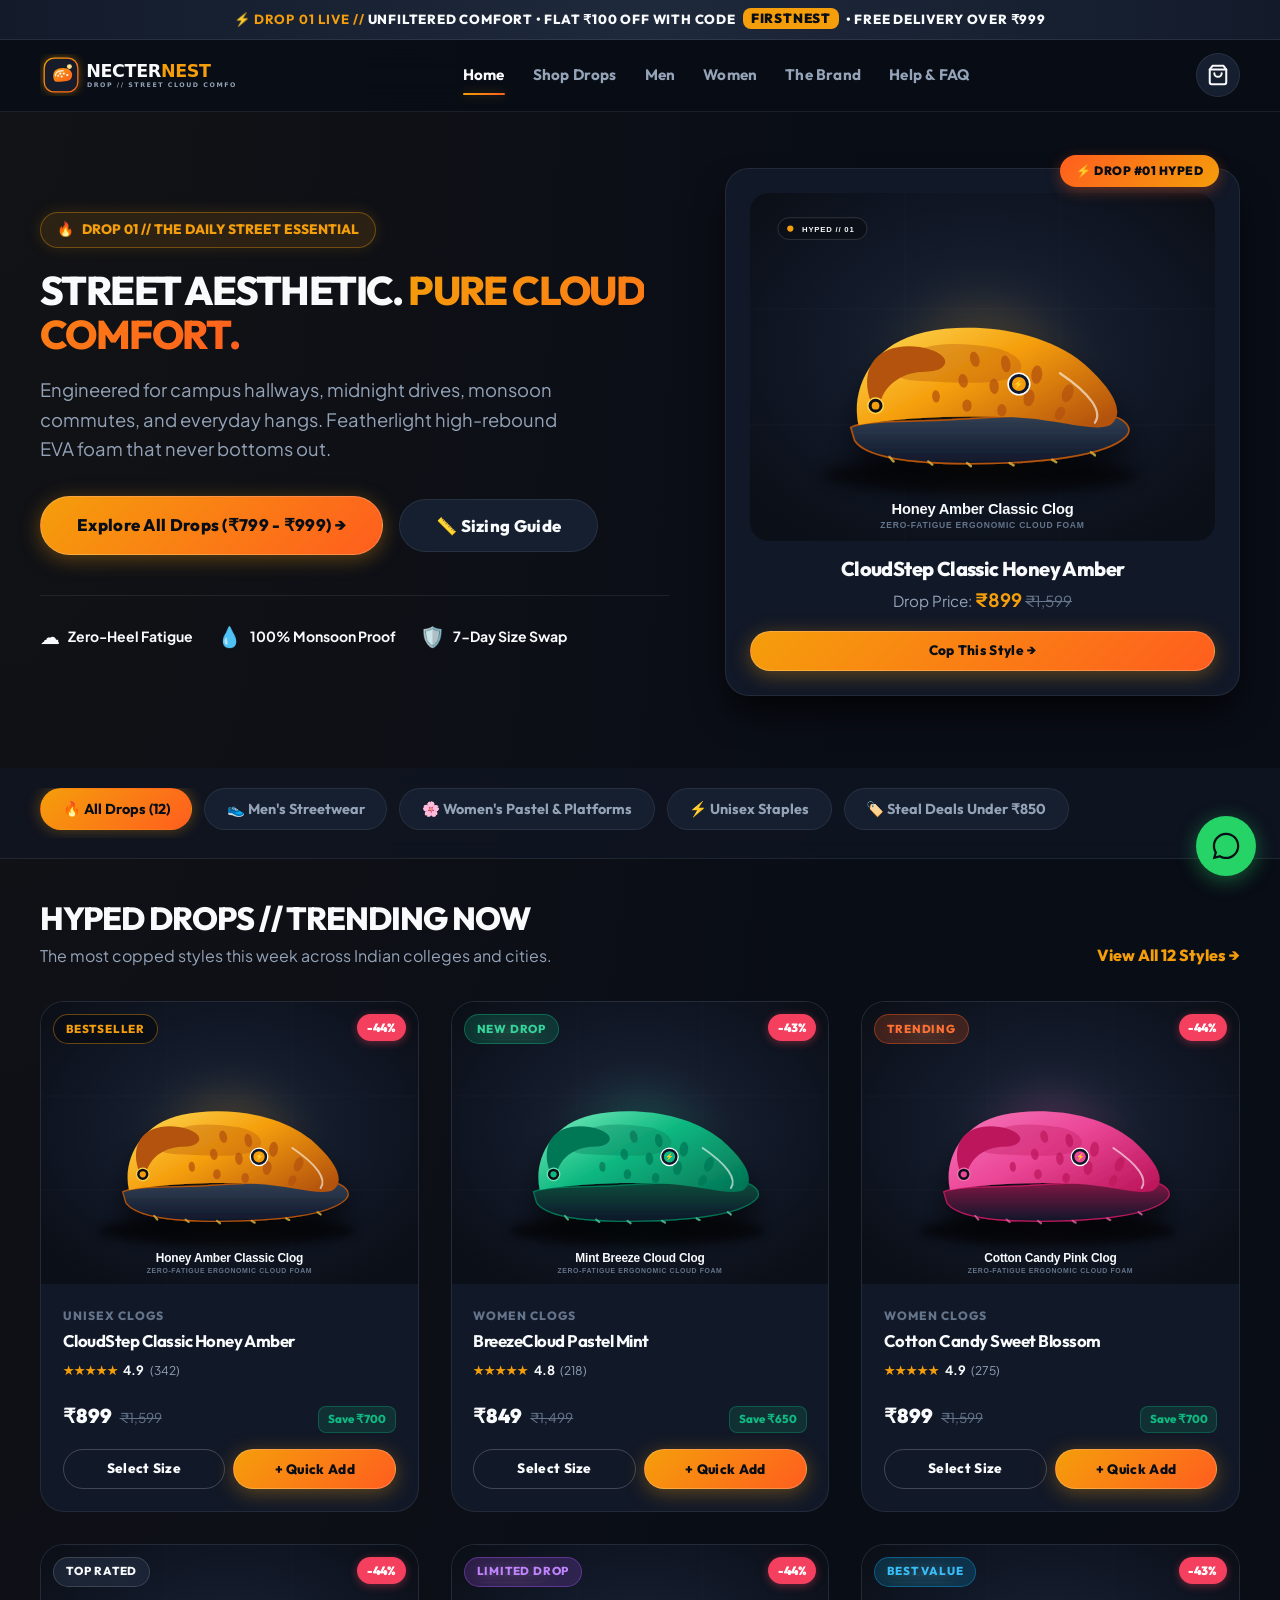
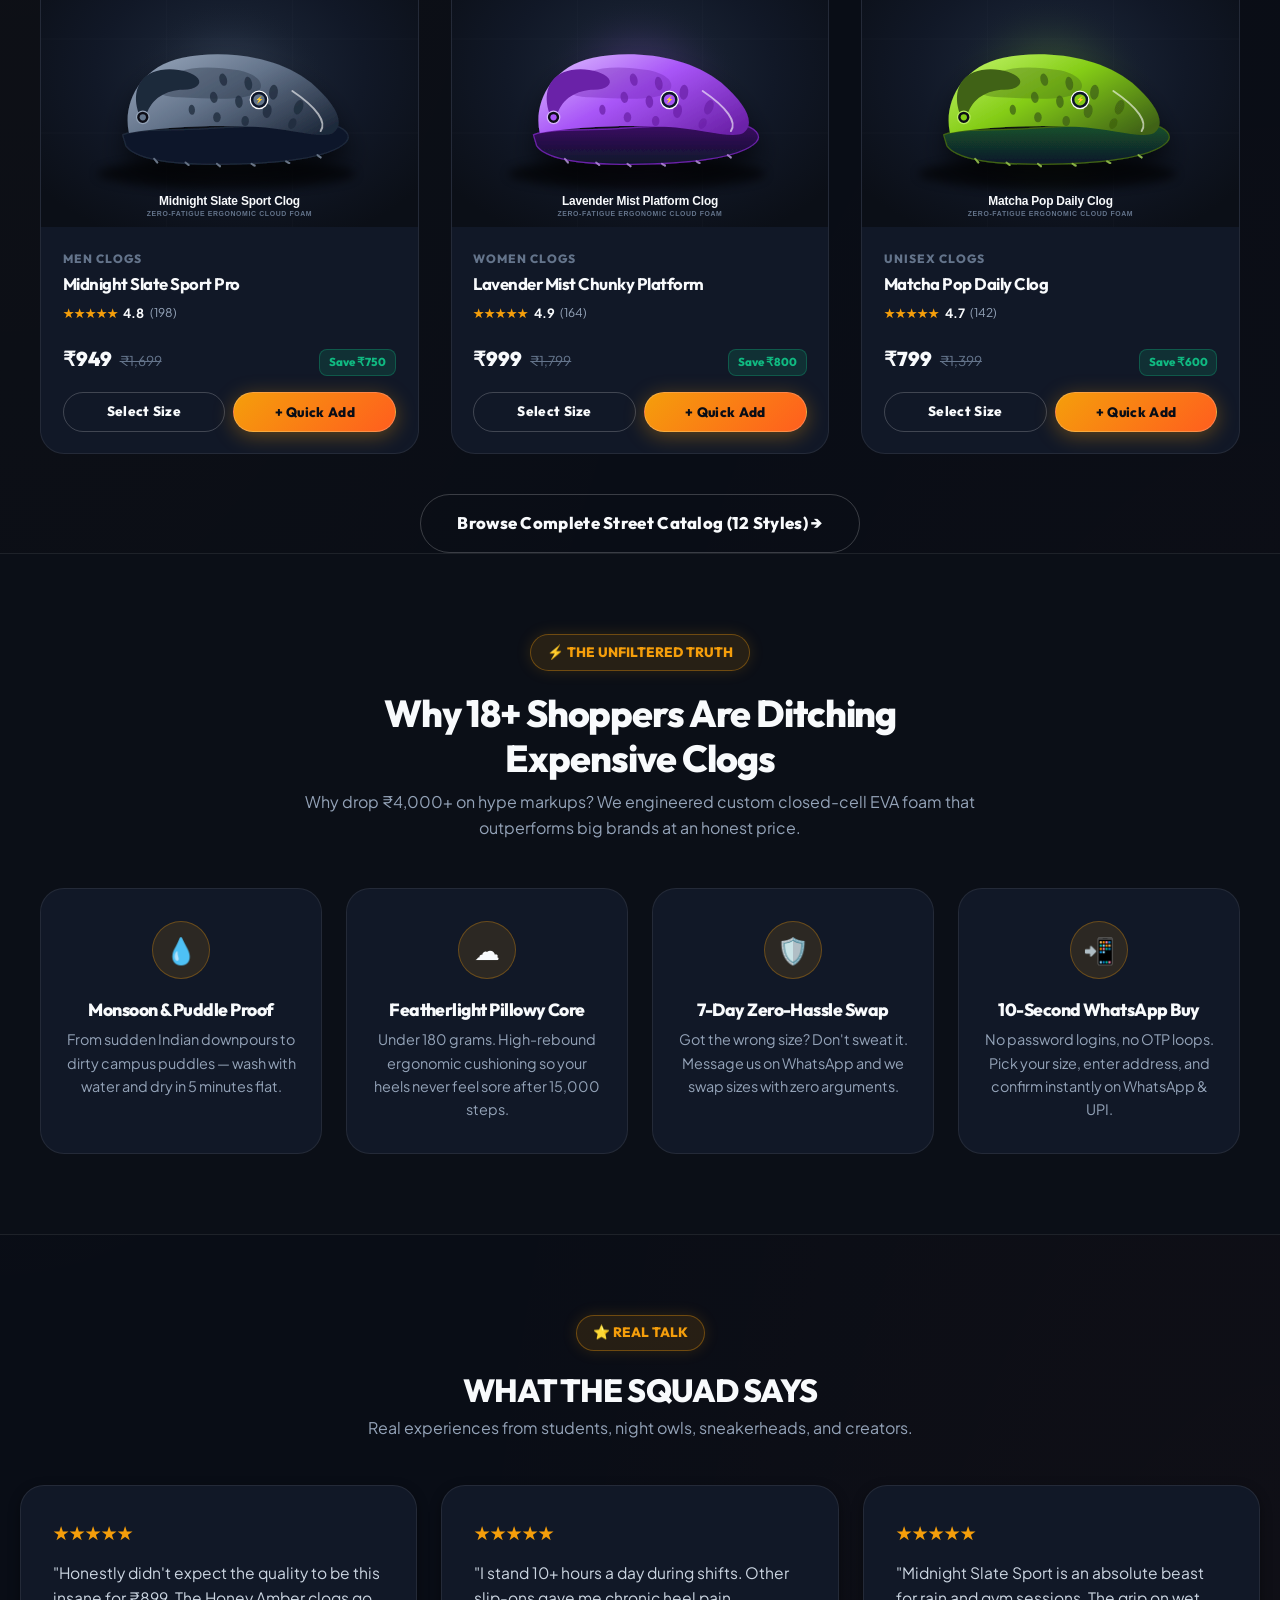
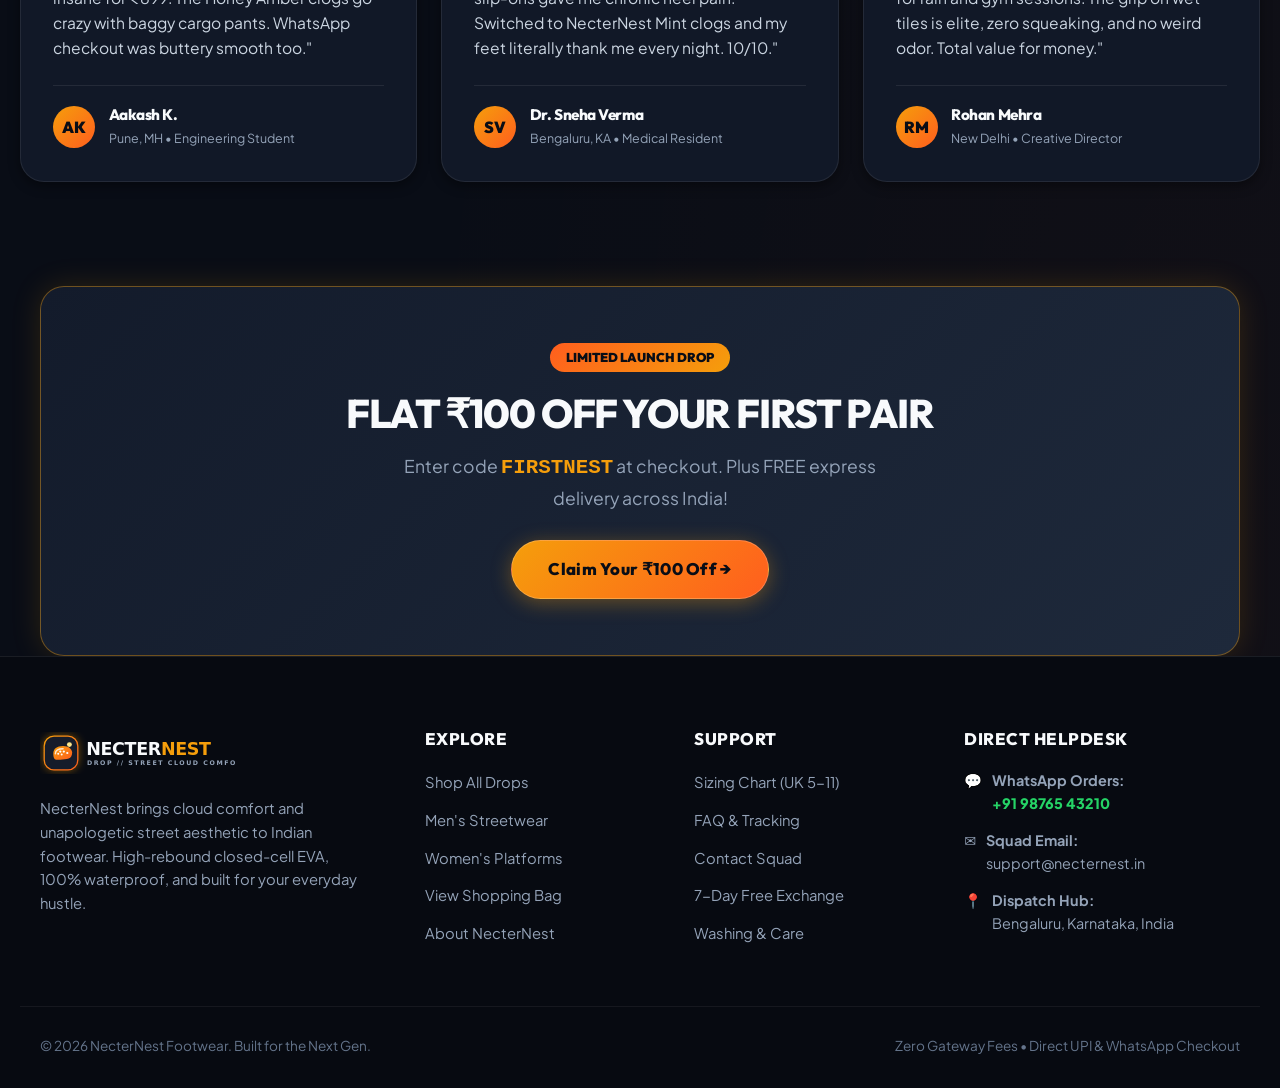
==== commit 11da9ff3: "feat(ui): modernized dark streetwear theme with Outfit font and cyber-amber accents" ====
--- a/index.html
+++ b/index.html
@@ -5,41 +5,41 @@
   <meta name="viewport" content="width=device-width, initial-scale=1.0">
   
   <!-- Primary SEO Meta Tags -->
-  <title>NecterNest — Ultra-Comfort Foam Clogs for India | Sweet Daily Comfort</title>
-  <meta name="title" content="NecterNest — Ultra-Comfort Foam Clogs for India | Sweet Daily Comfort">
-  <meta name="description" content="Shop ultra-light, 100% waterproof cloud-cushioned clogs from NecterNest. Trendy designs, ergonomic arch support, and hassle-free WhatsApp orders. Free shipping on prepaid orders!">
-  <meta name="keywords" content="clogs, crocs, comfortable footwear India, waterproof clogs, daily wear slides, NecterNest">
+  <title>NecterNest — Street Aesthetic &amp; Cloud Comfort Clogs for 18+ India</title>
+  <meta name="title" content="NecterNest — Street Aesthetic &amp; Cloud Comfort Clogs for 18+ India">
+  <meta name="description" content="Level up your daily drip with NecterNest. Ultra-light, 100% waterproof cloud clogs engineered for college, commutes & daily street culture. Starting at ₹799.">
+  <meta name="keywords" content="clogs, streetwear clogs India, gen-z footwear, comfortable slides, waterproof clogs, NecterNest">
   <meta name="author" content="NecterNest">
 
-  <!-- Open Graph / Facebook / WhatsApp Sharing Tags -->
+  <!-- Open Graph / WhatsApp Sharing Tags -->
   <meta property="og:type" content="website">
-  <meta property="og:url" content="https://necternest.in/">
-  <meta property="og:title" content="NecterNest — Ultra-Comfort Foam Clogs for Everyday Living">
-  <meta property="og:description" content="Featherlight, 100% waterproof cloud clogs starting at just ₹799. Order easily with 1-click WhatsApp checkout!">
+  <meta property="og:url" content="https://devaritra009.github.io/necternest/">
+  <meta property="og:title" content="NecterNest — Street Aesthetic. Cloud Comfort.">
+  <meta property="og:description" content="Featherlight, 100% waterproof cloud clogs starting at just ₹799. Fast WhatsApp orders!">
   <meta property="og:image" content="images/clog-honey-amber.svg">
 
   <!-- Twitter Card Tags -->
   <meta name="twitter:card" content="summary_large_image">
-  <meta name="twitter:title" content="NecterNest — Cloud Comfort Clogs in India">
-  <meta name="twitter:description" content="Featherlight EVA clogs starting at ₹799. Fast dispatch & 7-day easy exchange across India.">
+  <meta name="twitter:title" content="NecterNest — Cloud Street Clogs India">
+  <meta name="twitter:description" content="Featherlight EVA clogs starting at ₹799. 7-day easy exchange across India.">
   <meta name="twitter:image" content="images/clog-honey-amber.svg">
 
   <!-- Favicon -->
   <link rel="icon" type="image/svg+xml" href="images/logo.svg">
 
-  <!-- Google Fonts: Plus Jakarta Sans -->
+  <!-- Google Fonts: Outfit (Display & Headings) + Plus Jakarta Sans (Body) -->
   <link rel="preconnect" href="https://fonts.googleapis.com">
   <link rel="preconnect" href="https://fonts.gstatic.com" crossorigin>
-  <link href="https://fonts.googleapis.com/css2?family=Plus+Jakarta+Sans:wght@400;500;600;700;800&display=swap" rel="stylesheet">
+  <link href="https://fonts.googleapis.com/css2?family=Outfit:wght@400;600;700;800;900&family=Plus+Jakarta+Sans:wght@400;500;600;700;800&display=swap" rel="stylesheet">
 
   <!-- Core Stylesheet -->
   <link rel="stylesheet" href="css/style.css">
 </head>
 <body>
 
-  <!-- Top Announcement Bar -->
+  <!-- Top Announcement Bar (Streetwear Ticker) -->
   <div class="announcement-bar" role="region" aria-label="Announcement">
-    <span>🔥 <strong>LAUNCH OFFER:</strong> Flat ₹100 OFF with code <strong>FIRSTNEST</strong> | Free Delivery on orders over ₹999!</span>
+    <span>⚡ <strong>DROP 01 LIVE //</strong> UNFILTERED COMFORT • FLAT ₹100 OFF WITH CODE <span class="badge-code">FIRSTNEST</span> • FREE DELIVERY OVER ₹999</span>
   </div>
 
   <!-- Site Navigation Header -->
@@ -47,17 +47,17 @@
     <div class="container header-inner">
       <!-- Brand Logo -->
       <a href="index.html" class="brand-logo" aria-label="NecterNest Home">
-        <img src="images/logo.svg" alt="NecterNest - Cloud Comfort Footwear Logo" width="200" height="42">
+        <img src="images/logo.svg" alt="NecterNest - Street Cloud Comfort Logo" width="200" height="42">
       </a>
 
       <!-- Desktop Nav Links -->
       <nav class="nav-links" id="primary-nav" aria-label="Main Navigation">
         <a href="index.html" class="nav-link active">Home</a>
-        <a href="shop.html" class="nav-link">Shop All Clogs</a>
+        <a href="shop.html" class="nav-link">Shop Drops</a>
         <a href="shop.html?cat=Men" class="nav-link">Men</a>
         <a href="shop.html?cat=Women" class="nav-link">Women</a>
-        <a href="about.html" class="nav-link">About Us</a>
-        <a href="contact.html" class="nav-link">Contact &amp; FAQ</a>
+        <a href="about.html" class="nav-link">The Brand</a>
+        <a href="contact.html" class="nav-link">Help &amp; FAQ</a>
       </nav>
 
       <!-- Action Buttons -->
@@ -92,33 +92,33 @@
       <div class="container hero-grid">
         <div class="hero-content">
           <div class="hero-pill">
-            <span>✨</span> 100% Waterproof &amp; Featherlight EVA
+            <span>🔥</span> DROP 01 // THE DAILY STREET ESSENTIAL
           </div>
           <h1 class="hero-title">
-            Step Into <span>Pure Sweet Comfort</span> Every Day.
+            STREET AESTHETIC. <span>PURE CLOUD COMFORT.</span>
           </h1>
           <p class="hero-description">
-            Meet NecterNest — ergonomically engineered foam clogs built for Indian roads, monsoons, college hallways, and casual hangs. Zero heel fatigue, all-day smiling feet.
+            Engineered for campus hallways, midnight drives, monsoon commutes, and everyday hangs. Featherlight high-rebound EVA foam that never bottoms out.
           </p>
           <div class="hero-cta-group">
-            <a href="shop.html" class="btn btn-primary btn-lg">Explore Collection (₹799 - ₹999) &rarr;</a>
-            <button type="button" class="btn btn-secondary btn-lg" onclick="openSizeModal()">📏 Find Your Size</button>
+            <a href="shop.html" class="btn btn-primary btn-lg">Explore All Drops (₹799 - ₹999) &rarr;</a>
+            <button type="button" class="btn btn-secondary btn-lg" onclick="openSizeModal()">📏 Sizing Guide</button>
           </div>
           <div class="hero-trust-row">
-            <div class="trust-item"><span class="icon">☁️</span> Featherlight Cushion</div>
-            <div class="trust-item"><span class="icon">💧</span> Monsoon &amp; Wash Proof</div>
-            <div class="trust-item"><span class="icon">🛡️</span> 7-Day Easy Exchange</div>
+            <div class="trust-item"><span class="icon">☁️</span> Zero-Heel Fatigue</div>
+            <div class="trust-item"><span class="icon">💧</span> 100% Monsoon Proof</div>
+            <div class="trust-item"><span class="icon">🛡️</span> 7-Day Size Swap</div>
           </div>
         </div>
 
         <div class="hero-media">
           <div class="hero-card-preview">
-            <span class="hero-badge-float">BESTSELLER #1</span>
+            <span class="hero-badge-float">⚡ DROP #01 HYPED</span>
             <img src="images/clog-honey-amber.svg" alt="NecterNest signature Honey Amber Clog" width="540" height="400" class="hero-img">
             <div class="hero-card-footer mt-3">
-              <h3 style="font-size: 1.15rem;">CloudStep Classic Honey Amber</h3>
-              <p style="font-size: 0.9rem; margin-top: 0.2rem;">Only <strong>₹899</strong> <del style="color: var(--text-light);">₹1,599</del></p>
-              <a href="product.html?id=1" class="btn btn-primary btn-sm mt-2 w-100">View Clog Details &rarr;</a>
+              <h3 style="font-size: 1.25rem;">CloudStep Classic Honey Amber</h3>
+              <p style="font-size: 0.95rem; margin-top: 0.25rem;">Drop Price: <strong style="color: var(--primary); font-size: 1.15rem;">₹899</strong> <del style="color: var(--text-light);">₹1,599</del></p>
+              <a href="product.html?id=1" class="btn btn-primary btn-sm mt-3 w-100">Cop This Style &rarr;</a>
             </div>
           </div>
         </div>
@@ -128,11 +128,11 @@
     <!-- Category Filter Strip -->
     <section class="category-strip" aria-label="Category Quick Links">
       <div class="container category-pills-row">
-        <a href="shop.html" class="filter-chip active">🔥 All Clogs (12)</a>
-        <a href="shop.html?cat=Men" class="filter-chip">👟 Men's Styles</a>
-        <a href="shop.html?cat=Women" class="filter-chip">🌸 Women's Styles</a>
-        <a href="shop.html?cat=Unisex" class="filter-chip">⚡ Unisex Classics</a>
-        <a href="shop.html?sort=price-low" class="filter-chip">🏷️ Under ₹850 Deals</a>
+        <a href="shop.html" class="filter-chip active">🔥 All Drops (12)</a>
+        <a href="shop.html?cat=Men" class="filter-chip">👟 Men's Streetwear</a>
+        <a href="shop.html?cat=Women" class="filter-chip">🌸 Women's Pastel &amp; Platforms</a>
+        <a href="shop.html?cat=Unisex" class="filter-chip">⚡ Unisex Staples</a>
+        <a href="shop.html?sort=price-low" class="filter-chip">🏷️ Steal Deals Under ₹850</a>
       </div>
     </section>
 
@@ -140,28 +140,19 @@
     <section class="container mt-5 mb-5">
       <div class="section-header">
         <div>
-          <h2 class="section-title">Trending Now in India</h2>
-          <p class="section-subtitle">Our top rated cloud clogs flying off the shelves this week.</p>
+          <h2 class="section-title">HYPED DROPS // TRENDING NOW</h2>
+          <p class="section-subtitle">The most copped styles this week across Indian colleges and cities.</p>
         </div>
         <a href="shop.html" class="view-all-link">View All 12 Styles &rarr;</a>
       </div>
 
       <!-- Grid populated by js/main.js (initHomePage) -->
       <div class="products-grid" id="featured-products-grid">
-        <!-- Fallback cards if JS is loading -->
-        <article class="product-card">
-          <div class="product-card-media">
-            <img src="images/clog-honey-amber.svg" alt="CloudStep Classic Honey Amber" class="product-card-img">
-          </div>
-          <div class="product-card-info">
-            <h3 class="product-card-title">CloudStep Classic Honey Amber</h3>
-            <div class="current-price">₹899</div>
-          </div>
-        </article>
+        <!-- Rendered dynamically -->
       </div>
 
       <div class="text-center mt-5">
-        <a href="shop.html" class="btn btn-outline btn-lg">Browse Complete Catalog (12 Styles) &rarr;</a>
+        <a href="shop.html" class="btn btn-outline btn-lg">Browse Complete Street Catalog (12 Styles) &rarr;</a>
       </div>
     </section>
 
@@ -169,34 +160,34 @@
     <section class="why-section">
       <div class="container">
         <div class="text-center" style="max-width: 680px; margin: 0 auto;">
-          <span class="hero-pill">💡 THE NECTERNEST DIFFERENCE</span>
-          <h2>Why Thousands of Indian Shoppers Love NecterNest</h2>
-          <p class="mt-2">Engineered with high-resilience closed-cell EVA foam that never bottoms out, stays odorless in heat, and handles Indian roads like a breeze.</p>
+          <span class="hero-pill">⚡ THE UNFILTERED TRUTH</span>
+          <h2>Why 18+ Shoppers Are Ditching Expensive Clogs</h2>
+          <p class="mt-2">Why drop ₹4,000+ on hype markups? We engineered custom closed-cell EVA foam that outperforms big brands at an honest price.</p>
         </div>
 
         <div class="features-grid">
           <div class="feature-box">
             <div class="feature-icon-circle">💧</div>
-            <h4>100% Monsoon Proof</h4>
-            <p>Puddle, beach, or sudden Indian downpour — rinse with water and dry in 5 minutes.</p>
+            <h4>Monsoon &amp; Puddle Proof</h4>
+            <p>From sudden Indian downpours to dirty campus puddles — wash with water and dry in 5 minutes flat.</p>
           </div>
 
           <div class="feature-box">
             <div class="feature-icon-circle">☁️</div>
-            <h4>Featherlight Comfort</h4>
-            <p>Weighing under 180 grams, it feels like you're stepping on warm, supportive clouds.</p>
+            <h4>Featherlight Pillowy Core</h4>
+            <p>Under 180 grams. High-rebound ergonomic cushioning so your heels never feel sore after 15,000 steps.</p>
           </div>
 
           <div class="feature-box">
             <div class="feature-icon-circle">🛡️</div>
-            <h4>7-Day Free Exchange</h4>
-            <p>Ordered the wrong size? Don't stress. We swap sizes promptly with zero headaches.</p>
+            <h4>7-Day Zero-Hassle Swap</h4>
+            <p>Got the wrong size? Don't sweat it. Message us on WhatsApp and we swap sizes with zero arguments.</p>
           </div>
 
           <div class="feature-box">
             <div class="feature-icon-circle">📲</div>
-            <h4>Instant WhatsApp Orders</h4>
-            <p>No tedious account sign-ups or OTP delays. Order in 10 seconds via WhatsApp &amp; UPI.</p>
+            <h4>10-Second WhatsApp Buy</h4>
+            <p>No password logins, no OTP loops. Pick your size, enter address, and confirm instantly on WhatsApp &amp; UPI.</p>
           </div>
         </div>
       </div>
@@ -205,44 +196,44 @@
     <!-- Verified Customer Reviews Section -->
     <section class="reviews-section container">
       <div class="section-header text-center" style="display: block;">
-        <span class="hero-pill">⭐ SOCIAL PROOF</span>
-        <h2 class="section-title">Loved by Clog Fans Across India</h2>
-        <p class="section-subtitle">Real experiences from students, doctors, commuters, and travelers.</p>
+        <span class="hero-pill">⭐ REAL TALK</span>
+        <h2 class="section-title">WHAT THE SQUAD SAYS</h2>
+        <p class="section-subtitle">Real experiences from students, night owls, sneakerheads, and creators.</p>
       </div>
 
       <div class="reviews-grid">
         <div class="review-card">
           <div class="review-stars">★★★★★</div>
-          <p class="review-text">"I bought the Honey Amber clogs for college. Honestly softer and way more comfortable than brands costing 4x the price. Love the WhatsApp checkout too, very fast!"</p>
+          <p class="review-text">"Honestly didn't expect the quality to be this insane for ₹899. The Honey Amber clogs go crazy with baggy cargo pants. WhatsApp checkout was buttery smooth too."</p>
           <div class="review-author">
             <div class="author-avatar">AK</div>
             <div class="author-info">
-              <h5>Aakash Kulkarni</h5>
-              <small>Pune, Maharashtra • Verified Buyer</small>
+              <h5>Aakash K.</h5>
+              <small>Pune, MH • Engineering Student</small>
             </div>
           </div>
         </div>
 
         <div class="review-card">
           <div class="review-stars">★★★★★</div>
-          <p class="review-text">"As a hospital intern on 12-hour duty, regular shoes were destroying my heels. Switched to NecterNest Mint clogs and my back pain vanished. Highly recommended!"</p>
+          <p class="review-text">"I stand 10+ hours a day during shifts. Other slip-ons gave me chronic heel pain. Switched to NecterNest Mint clogs and my feet literally thank me every night. 10/10."</p>
           <div class="review-author">
-            <div class="author-avatar">DS</div>
+            <div class="author-avatar">SV</div>
             <div class="author-info">
               <h5>Dr. Sneha Verma</h5>
-              <small>Bengaluru, Karnataka • Verified Buyer</small>
+              <small>Bengaluru, KA • Medical Resident</small>
             </div>
           </div>
         </div>
 
         <div class="review-card">
           <div class="review-stars">★★★★★</div>
-          <p class="review-text">"Got the Midnight Slate Sport for monsoon runs and dog walks. Grip is fantastic on wet tiles, and they don't develop any weird smell. Worth every single rupee."</p>
+          <p class="review-text">"Midnight Slate Sport is an absolute beast for rain and gym sessions. The grip on wet tiles is elite, zero squeaking, and no weird odor. Total value for money."</p>
           <div class="review-author">
             <div class="author-avatar">RM</div>
             <div class="author-info">
               <h5>Rohan Mehra</h5>
-              <small>New Delhi • Verified Buyer</small>
+              <small>New Delhi • Creative Director</small>
             </div>
           </div>
         </div>
@@ -251,13 +242,13 @@
 
     <!-- Promotional Launch Offer Banner -->
     <section class="container mt-4 mb-5">
-      <div style="background: linear-gradient(135deg, #0F172A, #1E293B); color: #FFFFFF; border-radius: var(--radius-xl); padding: 3rem 2rem; text-align: center; border: 2px solid var(--primary);">
-        <span style="background-color: var(--accent); color: #FFF; font-size: 0.75rem; font-weight: 800; padding: 0.35rem 0.85rem; border-radius: var(--radius-full);">LIMITED LAUNCH OFFER</span>
-        <h2 style="color: #FFFFFF; font-size: 2.2rem; margin-top: 1rem;">Flat ₹100 Off Your First Pair!</h2>
-        <p style="color: #94A3B8; max-width: 520px; margin: 0.75rem auto 1.5rem; font-size: 1.05rem;">
-          Use promo code <strong style="color: var(--primary); font-family: monospace; font-size: 1.2rem;">FIRSTNEST</strong> at checkout. Plus enjoy FREE shipping across India on all prepaid orders!
+      <div style="background: linear-gradient(135deg, #131B2B, #1E293B); color: #FFFFFF; border-radius: var(--radius-xl); padding: 3.5rem 2rem; text-align: center; border: 1.5px solid rgba(245, 158, 11, 0.4); box-shadow: 0 0 30px rgba(245, 158, 11, 0.15);">
+        <span style="background: linear-gradient(135deg, var(--accent), var(--primary)); color: #090D16; font-family: 'Outfit', sans-serif; font-size: 0.8rem; font-weight: 900; padding: 0.4rem 1rem; border-radius: var(--radius-full);">LIMITED LAUNCH DROP</span>
+        <h2 style="color: #F8FAFC; font-size: 2.5rem; margin-top: 1.25rem;">FLAT ₹100 OFF YOUR FIRST PAIR</h2>
+        <p style="color: #94A3B8; max-width: 540px; margin: 0.85rem auto 1.75rem; font-size: 1.1rem;">
+          Enter code <strong style="color: var(--primary); font-family: monospace; font-size: 1.3rem;">FIRSTNEST</strong> at checkout. Plus FREE express delivery across India!
         </p>
-        <a href="shop.html" class="btn btn-primary btn-lg">Claim Your ₹100 Off Now &rarr;</a>
+        <a href="shop.html" class="btn btn-primary btn-lg">Claim Your ₹100 Off &rarr;</a>
       </div>
     </section>
   </main>
@@ -268,50 +259,50 @@
       <!-- Col 1: About & Logo -->
       <div class="footer-logo-desc">
         <a href="index.html" class="brand-logo" aria-label="NecterNest Home">
-          <img src="images/logo.svg" alt="NecterNest Logo" width="180" height="38" style="filter: brightness(0) invert(1);">
+          <img src="images/logo.svg" alt="NecterNest Logo" width="180" height="38">
         </a>
-        <p>NecterNest brings cloud-like comfort and sweet vibrant style to everyday footwear in India. Ergonomically molded, 100% waterproof, and built for your daily hustle.</p>
+        <p>NecterNest brings cloud comfort and unapologetic street aesthetic to Indian footwear. High-rebound closed-cell EVA, 100% waterproof, and built for your everyday hustle.</p>
       </div>
 
       <!-- Col 2: Quick Links -->
       <div class="footer-col">
-        <h4>Explore</h4>
+        <h4>EXPLORE</h4>
         <ul class="footer-links">
-          <li><a href="shop.html">Shop All Clogs</a></li>
-          <li><a href="shop.html?cat=Men">Men's Footwear</a></li>
-          <li><a href="shop.html?cat=Women">Women's Footwear</a></li>
-          <li><a href="cart.html">View Cart</a></li>
+          <li><a href="shop.html">Shop All Drops</a></li>
+          <li><a href="shop.html?cat=Men">Men's Streetwear</a></li>
+          <li><a href="shop.html?cat=Women">Women's Platforms</a></li>
+          <li><a href="cart.html">View Shopping Bag</a></li>
           <li><a href="about.html">About NecterNest</a></li>
         </ul>
       </div>
 
       <!-- Col 3: Customer Care -->
       <div class="footer-col">
-        <h4>Help &amp; Support</h4>
+        <h4>SUPPORT</h4>
         <ul class="footer-links">
-          <li><a href="javascript:void(0)" onclick="openSizeModal()">Size Guide (UK 5-11)</a></li>
+          <li><a href="javascript:void(0)" onclick="openSizeModal()">Sizing Chart (UK 5-11)</a></li>
           <li><a href="contact.html#faq">FAQ &amp; Tracking</a></li>
-          <li><a href="contact.html">Contact Us</a></li>
-          <li><a href="about.html#exchange">7-Day Easy Exchange</a></li>
-          <li><a href="about.html#care">Cleaning &amp; Care</a></li>
+          <li><a href="contact.html">Contact Squad</a></li>
+          <li><a href="about.html#exchange">7-Day Free Exchange</a></li>
+          <li><a href="about.html#care">Washing &amp; Care</a></li>
         </ul>
       </div>
 
       <!-- Col 4: Contact & WhatsApp -->
       <div class="footer-col">
-        <h4>Direct Helpdesk</h4>
+        <h4>DIRECT HELPDESK</h4>
         <ul class="footer-contact-list">
           <li>
             <span>💬</span> 
             <div>
               <strong>WhatsApp Orders:</strong><br>
-              <a href="https://wa.me/919876543210" target="_blank" style="color: #25D366; font-weight: 700;">+91 98765 43210</a>
+              <a href="https://wa.me/919876543210" target="_blank" style="color: #25D366; font-weight: 800;">+91 98765 43210</a>
             </div>
           </li>
           <li>
             <span>✉️</span> 
             <div>
-              <strong>Support Email:</strong><br>
+              <strong>Squad Email:</strong><br>
               support@necternest.in
             </div>
           </li>
@@ -328,8 +319,8 @@
 
     <!-- Bottom Copyright -->
     <div class="container footer-bottom">
-      <div>&copy; 2026 NecterNest Footwear. All rights reserved. Built with pure comfort.</div>
-      <div>Designed for Indian Shoppers • Secure Direct UPI &amp; WhatsApp Checkout</div>
+      <div>&copy; 2026 NecterNest Footwear. Built for the Next Gen.</div>
+      <div>Zero Gateway Fees • Direct UPI &amp; WhatsApp Checkout</div>
     </div>
   </footer>
 
@@ -337,7 +328,6 @@
   <script src="js/products.js"></script>
   <script src="js/main.js"></script>
   <script>
-    // Initialize Home Page Products Grid
     document.addEventListener("DOMContentLoaded", () => {
       initHomePage();
     });
--- a/css/style.css
+++ b/css/style.css
@@ -1,50 +1,56 @@
 /* ==========================================================================
-   NECTERNEST - CLOUD COMFORT CLOGS
-   Style Sheet (Vanilla CSS3)
-   Theme: Sweet & Fresh (Honey Amber, Warm Peach, Clean White, Dark Slate)
-   Mobile-First Architecture (Optimized for 375px+ screens)
+   NECTERNEST — CLOUD STREET COMFORT FOOTWEAR
+   Theme: Modern Dark Mode & Cyber-Amber Streetwear Aesthetic
+   Target Audience: 18+ Gen-Z, College Students, Commuters & Sneakerheads
+   Fonts: Outfit (Display & Headings) + Plus Jakarta Sans (Body & UI)
+   Mobile-First (Tested for 375px+ screens)
    ========================================================================== */
 
 /* --------------------------------------------------------------------------
-   1. CSS VARIABLES & DESIGN SYSTEM
+   1. CSS VARIABLES & DESIGN SYSTEM (DARK MODE)
    -------------------------------------------------------------------------- */
 :root {
-  /* Brand Primary & Accents */
-  --primary: #F59E0B;          /* Warm Honey Amber */
-  --primary-hover: #D97706;    /* Deep Honey */
-  --primary-light: #FEF3C7;    /* Creamy Amber Tint */
-  --accent: #EA580C;           /* Sweet Coral / Peach Orange */
-  --accent-hover: #C2410C;
-  --accent-light: #FFEDD5;
-
-  /* Neutrals & Surfaces */
-  --bg-page: #FAF9F6;          /* Soft Warm Off-White */
-  --bg-surface: #FFFFFF;       /* Pure White Cards */
-  --bg-subtle: #F1F5F9;        /* Light Slate Gray */
-  --border-color: #E2E8F0;     /* Clean Border */
+  /* Brand Primary & Accents (Cyber Honey & Blaze Coral) */
+  --primary: #F59E0B;              /* Radiant Amber */
+  --primary-hover: #D97706;        /* Deep Golden Amber */
+  --primary-glow: rgba(245, 158, 11, 0.35);
+  --primary-subtle: rgba(245, 158, 11, 0.12);
+  
+  --accent: #FF5E1E;               /* Blaze Orange / Neon Coral */
+  --accent-hover: #E0480A;
+  --accent-glow: rgba(255, 94, 30, 0.35);
+  --accent-subtle: rgba(255, 94, 30, 0.12);
+
+  /* Modern Dark Tone Neutrals */
+  --bg-page: #090D16;              /* Deep Midnight Obsidian */
+  --bg-surface: #111827;           /* Card Dark Slate */
+  --bg-surface-elevated: #161F30;  /* Elevated Card / Dropdown */
+  --bg-subtle: #1E293B;            /* Input & Pill Surface */
+  --border-color: rgba(255, 255, 255, 0.08); /* Crisp Glassmorphic Border */
   --border-focus: #F59E0B;
-
-  /* Typography Colors */
-  --text-main: #0F172A;        /* Deep Charcoal / Ink */
-  --text-muted: #64748B;       /* Slate Medium */
-  --text-light: #94A3B8;       /* Light Slate */
-  --text-white: #FFFFFF;
-
-  /* Status & Accents */
+  --border-glow: rgba(245, 158, 11, 0.4);
+
+  /* High Contrast Typography */
+  --text-main: #F8FAFC;            /* Pure Crisp White */
+  --text-muted: #94A3B8;           /* Cool Slate Gray */
+  --text-light: #64748B;           /* Dim Slate */
+  --text-inverse: #090D16;
+
+  /* Status Colors */
   --success: #10B981;
-  --success-light: #ECFDF5;
-  --danger: #EF4444;
+  --success-glow: rgba(16, 185, 129, 0.3);
+  --danger: #F43F5E;
   --whatsapp: #25D366;
-  --whatsapp-dark: #128C7E;
-
-  /* Shadows */
-  --shadow-xs: 0 1px 2px rgba(15, 23, 42, 0.05);
-  --shadow-sm: 0 4px 6px -1px rgba(15, 23, 42, 0.07), 0 2px 4px -2px rgba(15, 23, 42, 0.05);
-  --shadow-md: 0 10px 15px -3px rgba(15, 23, 42, 0.08), 0 4px 6px -4px rgba(15, 23, 42, 0.04);
-  --shadow-lg: 0 20px 25px -5px rgba(15, 23, 42, 0.1), 0 8px 10px -6px rgba(15, 23, 42, 0.04);
-  --shadow-amber: 0 10px 20px -5px rgba(245, 158, 11, 0.35);
-
-  /* Border Radii */
+  --whatsapp-glow: rgba(37, 211, 102, 0.4);
+
+  /* Shadows & Neon Glows */
+  --shadow-sm: 0 4px 12px rgba(0, 0, 0, 0.4);
+  --shadow-md: 0 10px 25px -4px rgba(0, 0, 0, 0.6);
+  --shadow-lg: 0 20px 35px -6px rgba(0, 0, 0, 0.75);
+  --shadow-neon: 0 0 25px rgba(245, 158, 11, 0.3);
+  --shadow-accent: 0 0 25px rgba(255, 94, 30, 0.3);
+
+  /* Radii */
   --radius-sm: 8px;
   --radius-md: 12px;
   --radius-lg: 18px;
@@ -52,8 +58,8 @@
   --radius-full: 9999px;
 
   /* Transitions */
-  --transition-fast: 0.15s ease;
-  --transition-normal: 0.25s ease;
+  --transition-fast: 0.15s cubic-bezier(0.4, 0, 0.2, 1);
+  --transition-normal: 0.25s cubic-bezier(0.4, 0, 0.2, 1);
   --transition-smooth: 0.35s cubic-bezier(0.16, 1, 0.3, 1);
 
   /* Dimensions */
@@ -77,14 +83,17 @@
 }
 
 body {
-  font-family: 'Plus Jakarta Sans', system-ui, -apple-system, BlinkMacSystemFont, "Segoe UI", Roboto, sans-serif;
+  font-family: 'Plus Jakarta Sans', system-ui, -apple-system, sans-serif;
   color: var(--text-main);
   background-color: var(--bg-page);
-  line-height: 1.55;
+  line-height: 1.6;
   min-height: 100vh;
   display: flex;
   flex-direction: column;
   overflow-x: hidden;
+  background-image: 
+    radial-gradient(at 0% 0%, rgba(245, 158, 11, 0.04) 0px, transparent 50%),
+    radial-gradient(at 100% 100%, rgba(255, 94, 30, 0.04) 0px, transparent 50%);
 }
 
 main {
@@ -100,7 +109,7 @@
 a {
   color: inherit;
   text-decoration: none;
-  transition: color var(--transition-fast);
+  transition: all var(--transition-fast);
 }
 
 button, input, select, textarea {
@@ -123,7 +132,7 @@
 /* Responsive Container */
 .container {
   width: 100%;
-  max-width: 1220px;
+  max-width: 1240px;
   margin-left: auto;
   margin-right: auto;
   padding-left: 1.25rem;
@@ -131,24 +140,25 @@
 }
 
 /* --------------------------------------------------------------------------
-   3. TYPOGRAPHY
+   3. MODERN STREETWEAR TYPOGRAPHY
    -------------------------------------------------------------------------- */
 h1, h2, h3, h4, h5, h6 {
+  font-family: 'Outfit', sans-serif;
   color: var(--text-main);
   font-weight: 800;
-  line-height: 1.25;
-  letter-spacing: -0.02em;
-}
-
-h1 { font-size: 2rem; }
-h2 { font-size: 1.625rem; }
-h3 { font-size: 1.25rem; }
+  line-height: 1.2;
+  letter-spacing: -0.03em;
+}
+
+h1 { font-size: 2.25rem; }
+h2 { font-size: 1.85rem; }
+h3 { font-size: 1.35rem; }
 h4 { font-size: 1.1rem; }
 
 @media (min-width: 768px) {
-  h1 { font-size: 2.85rem; }
-  h2 { font-size: 2.15rem; }
-  h3 { font-size: 1.5rem; }
+  h1 { font-size: 3.25rem; letter-spacing: -0.04em; }
+  h2 { font-size: 2.35rem; }
+  h3 { font-size: 1.6rem; }
 }
 
 p {
@@ -158,7 +168,7 @@
 
 .text-center { text-align: center; }
 .text-success { color: var(--success); }
-.text-primary { color: var(--primary-hover); }
+.text-primary { color: var(--primary); }
 .mt-2 { margin-top: 0.5rem; }
 .mt-3 { margin-top: 1rem; }
 .mt-4 { margin-top: 1.5rem; }
@@ -166,7 +176,7 @@
 .w-100 { width: 100%; }
 
 /* --------------------------------------------------------------------------
-   4. BUTTONS & INTERACTIVE ELEMENTS (Min 44px tap targets)
+   4. BUTTONS & CATCHY INTERACTION (Min 44px tap targets)
    -------------------------------------------------------------------------- */
 .btn {
   display: inline-flex;
@@ -174,71 +184,82 @@
   justify-content: center;
   gap: 0.5rem;
   min-height: var(--min-touch-target);
-  padding: 0.65rem 1.4rem;
+  padding: 0.7rem 1.5rem;
+  font-family: 'Outfit', sans-serif;
   font-size: 0.95rem;
-  font-weight: 700;
+  font-weight: 800;
+  letter-spacing: 0.3px;
   border-radius: var(--radius-full);
   transition: all var(--transition-normal);
   text-align: center;
   white-space: nowrap;
+  position: relative;
+  overflow: hidden;
 }
 
 .btn-primary {
   background: linear-gradient(135deg, var(--primary), var(--accent));
-  color: var(--text-white);
-  box-shadow: var(--shadow-amber);
+  color: #090D16;
+  box-shadow: 0 4px 20px var(--primary-glow);
+  border: 1px solid rgba(255, 255, 255, 0.2);
 }
 
 .btn-primary:hover {
-  background: linear-gradient(135deg, #E58E00, #D84F07);
+  background: linear-gradient(135deg, #FBBF24, #FF7033);
   transform: translateY(-2px);
-  box-shadow: 0 12px 24px -6px rgba(234, 88, 12, 0.45);
+  box-shadow: 0 8px 25px var(--accent-glow);
 }
 
 .btn-secondary {
-  background-color: var(--bg-surface);
-  color: var(--text-main);
-  border: 1.5px solid var(--border-color);
+  background-color: var(--bg-surface-elevated);
+  color: var(--text-main);
+  border: 1px solid var(--border-color);
+  backdrop-filter: blur(8px);
 }
 
 .btn-secondary:hover {
   background-color: var(--bg-subtle);
-  border-color: var(--text-muted);
+  border-color: var(--primary);
+  color: var(--primary);
+  transform: translateY(-2px);
 }
 
 .btn-outline {
   background-color: transparent;
   color: var(--text-main);
-  border: 1.5px solid var(--text-main);
+  border: 1.5px solid rgba(255, 255, 255, 0.2);
 }
 
 .btn-outline:hover {
-  background-color: var(--text-main);
-  color: var(--text-white);
+  border-color: var(--primary);
+  background-color: var(--primary-subtle);
+  color: var(--primary);
 }
 
 .btn-whatsapp-order {
   background-color: var(--whatsapp);
-  color: #FFFFFF;
-  box-shadow: 0 8px 16px -4px rgba(37, 211, 102, 0.4);
+  color: #090D16;
+  font-weight: 800;
+  box-shadow: 0 4px 18px var(--whatsapp-glow);
+  border: 1px solid rgba(255, 255, 255, 0.2);
 }
 
 .btn-whatsapp-order:hover {
-  background-color: var(--whatsapp-dark);
-  color: #FFFFFF;
+  background-color: #2ee672;
   transform: translateY(-2px);
-  box-shadow: 0 12px 20px -4px rgba(37, 211, 102, 0.5);
+  box-shadow: 0 8px 26px var(--whatsapp-glow);
+  color: #090D16;
 }
 
 .btn-sm {
-  min-height: 38px;
-  padding: 0.4rem 0.9rem;
+  min-height: 40px;
+  padding: 0.45rem 1.1rem;
   font-size: 0.85rem;
 }
 
 .btn-lg {
   min-height: 52px;
-  padding: 0.9rem 2rem;
+  padding: 0.95rem 2.25rem;
   font-size: 1.05rem;
 }
 
@@ -250,43 +271,46 @@
 }
 
 /* --------------------------------------------------------------------------
-   5. TOP ANNOUNCEMENT BAR
+   5. TOP ANNOUNCEMENT BAR (TICKER TAPE)
    -------------------------------------------------------------------------- */
 .announcement-bar {
-  background: linear-gradient(90deg, #EA580C, #F59E0B, #EA580C);
-  background-size: 200% auto;
-  animation: shineGradient 6s linear infinite;
-  color: #FFFFFF;
+  background: linear-gradient(90deg, #131B2B, #1E293B, #131B2B);
+  border-bottom: 1px solid var(--border-color);
+  color: var(--text-main);
+  font-family: 'Outfit', sans-serif;
   font-size: 0.825rem;
-  font-weight: 700;
+  font-weight: 800;
+  letter-spacing: 0.8px;
   text-align: center;
-  padding: 0.5rem 1rem;
-  letter-spacing: 0.3px;
-}
-
-.announcement-bar a {
-  text-decoration: underline;
-  margin-left: 0.3rem;
-  color: #FEF3C7;
-}
-
-@keyframes shineGradient {
-  to { background-position: 200% center; }
+  padding: 0.55rem 1rem;
+}
+
+.announcement-bar strong {
+  color: var(--primary);
+}
+
+.announcement-bar .badge-code {
+  background-color: var(--primary);
+  color: #090D16;
+  padding: 0.15rem 0.5rem;
+  border-radius: var(--radius-sm);
+  margin: 0 0.25rem;
+  font-weight: 900;
 }
 
 /* --------------------------------------------------------------------------
-   6. HEADER & NAVIGATION
+   6. HEADER & NAVIGATION (MODERN DARK GLASS)
    -------------------------------------------------------------------------- */
 .site-header {
   position: sticky;
   top: 0;
   z-index: 100;
-  background-color: rgba(255, 255, 255, 0.95);
-  backdrop-filter: blur(12px);
-  -webkit-backdrop-filter: blur(12px);
+  background-color: rgba(9, 13, 22, 0.85);
+  backdrop-filter: blur(16px);
+  -webkit-backdrop-filter: blur(16px);
   border-bottom: 1px solid var(--border-color);
   height: var(--header-height);
-  transition: box-shadow var(--transition-fast);
+  transition: all var(--transition-fast);
 }
 
 .header-inner {
@@ -303,11 +327,11 @@
 }
 
 .brand-logo img {
-  height: 40px;
+  height: 42px;
   width: auto;
 }
 
-/* Desktop Nav */
+/* Desktop Nav Links */
 .nav-links {
   display: flex;
   align-items: center;
@@ -315,15 +339,17 @@
 }
 
 .nav-link {
+  font-family: 'Outfit', sans-serif;
   font-size: 0.95rem;
-  font-weight: 600;
-  color: var(--text-main);
+  font-weight: 700;
+  color: var(--text-muted);
   position: relative;
   padding: 0.5rem 0;
+  letter-spacing: 0.2px;
 }
 
 .nav-link:hover, .nav-link.active {
-  color: var(--accent);
+  color: var(--text-main);
 }
 
 .nav-link.active::after {
@@ -333,11 +359,12 @@
   left: 0;
   width: 100%;
   height: 2.5px;
-  background-color: var(--accent);
+  background: linear-gradient(90deg, var(--primary), var(--accent));
   border-radius: var(--radius-full);
-}
-
-/* Header Action Icons */
+  box-shadow: 0 0 10px var(--primary-glow);
+}
+
+/* Header Actions */
 .header-actions {
   display: flex;
   align-items: center;
@@ -352,24 +379,27 @@
   width: 44px;
   height: 44px;
   border-radius: var(--radius-full);
-  background-color: var(--bg-subtle);
+  background-color: var(--bg-surface-elevated);
+  border: 1px solid var(--border-color);
   color: var(--text-main);
   transition: all var(--transition-fast);
 }
 
 .cart-icon-btn:hover {
-  background-color: var(--primary-light);
-  color: var(--accent);
+  border-color: var(--primary);
+  background-color: var(--primary-subtle);
+  color: var(--primary);
+  box-shadow: 0 0 15px var(--primary-glow);
 }
 
 .cart-count-badge {
   position: absolute;
-  top: 2px;
-  right: 2px;
-  background-color: var(--accent);
-  color: #FFFFFF;
+  top: 1px;
+  right: 1px;
+  background: linear-gradient(135deg, var(--accent), var(--primary));
+  color: #090D16;
   font-size: 0.72rem;
-  font-weight: 800;
+  font-weight: 900;
   min-width: 20px;
   height: 20px;
   border-radius: var(--radius-full);
@@ -377,7 +407,7 @@
   align-items: center;
   justify-content: center;
   padding: 0 4px;
-  box-shadow: 0 2px 5px rgba(234, 88, 12, 0.4);
+  box-shadow: 0 0 10px var(--accent-glow);
 }
 
 .hamburger-btn {
@@ -389,19 +419,20 @@
   align-items: center;
   gap: 5px;
   border-radius: var(--radius-sm);
-  background-color: var(--bg-subtle);
+  background-color: var(--bg-surface-elevated);
+  border: 1px solid var(--border-color);
 }
 
 .hamburger-btn span {
   display: block;
-  width: 22px;
-  height: 2.5px;
+  width: 20px;
+  height: 2px;
   background-color: var(--text-main);
   border-radius: 2px;
   transition: all var(--transition-fast);
 }
 
-/* Mobile Nav Styles (under 860px) */
+/* Mobile Nav Drawer (under 860px) */
 @media (max-width: 860px) {
   .hamburger-btn {
     display: flex;
@@ -411,9 +442,10 @@
     position: fixed;
     top: var(--header-height);
     right: -100%;
-    width: 280px;
+    width: 290px;
     height: calc(100vh - var(--header-height));
-    background-color: var(--bg-surface);
+    background-color: #0F172A;
+    border-left: 1px solid var(--border-color);
     flex-direction: column;
     align-items: flex-start;
     padding: 2rem 1.5rem;
@@ -429,9 +461,9 @@
 
   .nav-link {
     width: 100%;
-    font-size: 1.1rem;
+    font-size: 1.15rem;
     padding: 0.6rem 0;
-    border-bottom: 1px solid var(--border-color);
+    border-bottom: 1px solid rgba(255, 255, 255, 0.05);
   }
 
   .nav-overlay {
@@ -440,8 +472,8 @@
     left: 0;
     width: 100vw;
     height: calc(100vh - var(--header-height));
-    background-color: rgba(15, 23, 42, 0.45);
-    backdrop-filter: blur(4px);
+    background-color: rgba(0, 0, 0, 0.75);
+    backdrop-filter: blur(6px);
     opacity: 0;
     visibility: hidden;
     transition: all var(--transition-fast);
@@ -455,12 +487,11 @@
 }
 
 /* --------------------------------------------------------------------------
-   7. HERO BANNER
+   7. HERO BANNER (DARK CYBER-STREETWEAR)
    -------------------------------------------------------------------------- */
 .hero-section {
   position: relative;
-  padding: 3rem 0 4rem;
-  background: radial-gradient(circle at 80% 20%, #FEF3C7 0%, #FAF9F6 60%);
+  padding: 3.5rem 0 4.5rem;
   overflow: hidden;
 }
 
@@ -473,7 +504,7 @@
 
 @media (min-width: 860px) {
   .hero-grid {
-    grid-template-columns: 1.15fr 0.85fr;
+    grid-template-columns: 1.1fr 0.9fr;
     gap: 3.5rem;
   }
 }
@@ -482,30 +513,32 @@
   display: inline-flex;
   align-items: center;
   gap: 0.5rem;
-  background-color: var(--primary-light);
-  border: 1px solid rgba(245, 158, 11, 0.3);
-  padding: 0.35rem 0.9rem;
+  background-color: var(--primary-subtle);
+  border: 1px solid rgba(245, 158, 11, 0.35);
+  padding: 0.4rem 1rem;
   border-radius: var(--radius-full);
+  font-family: 'Outfit', sans-serif;
   font-size: 0.85rem;
-  font-weight: 700;
-  color: var(--primary-hover);
+  font-weight: 800;
+  color: var(--primary);
   margin-bottom: 1.25rem;
+  box-shadow: 0 0 15px rgba(245, 158, 11, 0.15);
 }
 
 .hero-title {
-  font-size: 2.35rem;
-  margin-bottom: 1.1rem;
-  line-height: 1.15;
+  font-size: 2.5rem;
+  margin-bottom: 1.2rem;
+  line-height: 1.1;
 }
 
 .hero-title span {
-  background: linear-gradient(135deg, var(--accent), var(--primary));
+  background: linear-gradient(135deg, var(--primary), var(--accent));
   -webkit-background-clip: text;
   -webkit-text-fill-color: transparent;
 }
 
 .hero-description {
-  font-size: 1.1rem;
+  font-size: 1.15rem;
   color: var(--text-muted);
   margin-bottom: 2rem;
   max-width: 540px;
@@ -523,7 +556,7 @@
   display: flex;
   flex-wrap: wrap;
   gap: 1.5rem;
-  padding-top: 1.25rem;
+  padding-top: 1.5rem;
   border-top: 1px solid var(--border-color);
 }
 
@@ -532,7 +565,7 @@
   align-items: center;
   gap: 0.5rem;
   font-size: 0.875rem;
-  font-weight: 600;
+  font-weight: 700;
   color: var(--text-main);
 }
 
@@ -540,6 +573,7 @@
   font-size: 1.25rem;
 }
 
+/* Hero Media Card Preview */
 .hero-card-preview {
   position: relative;
   background-color: var(--bg-surface);
@@ -548,28 +582,37 @@
   box-shadow: var(--shadow-lg);
   border: 1px solid var(--border-color);
   text-align: center;
+  transition: transform var(--transition-normal), border-color var(--transition-normal);
+}
+
+.hero-card-preview:hover {
+  border-color: rgba(245, 158, 11, 0.4);
+  box-shadow: var(--shadow-neon);
 }
 
 .hero-badge-float {
   position: absolute;
-  top: -12px;
+  top: -14px;
   right: 20px;
   background: linear-gradient(135deg, var(--accent), var(--primary));
-  color: #FFFFFF;
+  color: #090D16;
+  font-family: 'Outfit', sans-serif;
   font-size: 0.75rem;
-  font-weight: 800;
-  padding: 0.35rem 0.9rem;
+  font-weight: 900;
+  letter-spacing: 0.5px;
+  padding: 0.4rem 1rem;
   border-radius: var(--radius-full);
-  box-shadow: 0 4px 10px rgba(234, 88, 12, 0.3);
+  box-shadow: 0 4px 14px var(--accent-glow);
 }
 
 /* --------------------------------------------------------------------------
-   8. CATEGORY PILLS / QUICK LINKS
+   8. CATEGORY STRIP / QUICK FILTERS
    -------------------------------------------------------------------------- */
 .category-strip {
-  padding: 1.5rem 0;
+  padding: 1.25rem 0;
   border-bottom: 1px solid var(--border-color);
-  background-color: var(--bg-surface);
+  background-color: rgba(17, 24, 39, 0.6);
+  backdrop-filter: blur(10px);
 }
 
 .category-pills-row {
@@ -585,26 +628,29 @@
 }
 
 .filter-chip {
-  padding: 0.5rem 1.25rem;
+  padding: 0.55rem 1.35rem;
   border-radius: var(--radius-full);
-  background-color: var(--bg-subtle);
-  border: 1.5px solid transparent;
+  background-color: var(--bg-surface-elevated);
+  border: 1px solid var(--border-color);
+  font-family: 'Outfit', sans-serif;
   font-size: 0.9rem;
   font-weight: 700;
-  color: var(--text-main);
+  color: var(--text-muted);
   white-space: nowrap;
   transition: all var(--transition-fast);
 }
 
 .filter-chip:hover {
-  background-color: var(--primary-light);
-  color: var(--accent);
+  background-color: var(--bg-subtle);
+  color: var(--text-main);
+  border-color: rgba(255, 255, 255, 0.2);
 }
 
 .filter-chip.active {
-  background-color: var(--text-main);
-  color: #FFFFFF;
-  border-color: var(--text-main);
+  background: linear-gradient(135deg, var(--primary), var(--accent));
+  color: #090D16;
+  border-color: transparent;
+  box-shadow: 0 0 15px var(--primary-glow);
 }
 
 /* --------------------------------------------------------------------------
@@ -620,24 +666,26 @@
 }
 
 .section-title {
-  font-size: 1.85rem;
+  font-size: 2rem;
 }
 
 .section-subtitle {
   color: var(--text-muted);
-  font-size: 0.975rem;
+  font-size: 1rem;
   margin-top: 0.35rem;
 }
 
 .view-all-link {
-  font-weight: 700;
+  font-family: 'Outfit', sans-serif;
+  font-weight: 800;
+  color: var(--primary);
+  display: inline-flex;
+  align-items: center;
+  gap: 0.35rem;
+}
+
+.view-all-link:hover {
   color: var(--accent);
-  display: inline-flex;
-  align-items: center;
-  gap: 0.35rem;
-}
-
-.view-all-link:hover {
   text-decoration: underline;
 }
 
@@ -669,26 +717,27 @@
   }
 }
 
-/* Product Card */
+/* Modern Dark Product Card */
 .product-card {
   background-color: var(--bg-surface);
-  border-radius: var(--radius-lg);
+  border-radius: var(--radius-xl);
   border: 1px solid var(--border-color);
   overflow: hidden;
-  transition: transform var(--transition-normal), box-shadow var(--transition-normal);
+  transition: transform var(--transition-normal), border-color var(--transition-normal), box-shadow var(--transition-normal);
   display: flex;
   flex-direction: column;
+  position: relative;
 }
 
 .product-card:hover {
-  transform: translateY(-5px);
-  box-shadow: var(--shadow-lg);
-  border-color: rgba(245, 158, 11, 0.4);
+  transform: translateY(-6px);
+  border-color: rgba(245, 158, 11, 0.45);
+  box-shadow: 0 12px 30px -6px rgba(0, 0, 0, 0.8), 0 0 20px rgba(245, 158, 11, 0.2);
 }
 
 .product-card-media {
   position: relative;
-  background-color: #FFFDF7;
+  background-color: #0B0F17;
   overflow: hidden;
   aspect-ratio: 4 / 3;
 }
@@ -701,42 +750,48 @@
 }
 
 .product-card:hover .product-card-img {
-  transform: scale(1.05);
-}
-
+  transform: scale(1.06);
+}
+
+/* Badge styling */
 .badge {
   position: absolute;
   top: 12px;
   left: 12px;
+  font-family: 'Outfit', sans-serif;
   font-size: 0.72rem;
   font-weight: 800;
   text-transform: uppercase;
-  letter-spacing: 0.5px;
-  padding: 0.25rem 0.65rem;
+  letter-spacing: 0.8px;
+  padding: 0.3rem 0.75rem;
   border-radius: var(--radius-full);
-}
-
-.badge-bestseller { background-color: #0F172A; color: #FFFFFF; }
-.badge-new { background-color: var(--success); color: #FFFFFF; }
-.badge-trending { background-color: var(--accent); color: #FFFFFF; }
-.badge-top { background-color: #334155; color: #FFFFFF; }
-.badge-limited { background-color: #8B5CF6; color: #FFFFFF; }
-.badge-value { background-color: #0284C7; color: #FFFFFF; }
+  border: 1px solid rgba(255, 255, 255, 0.15);
+  backdrop-filter: blur(8px);
+}
+
+.badge-bestseller { background-color: rgba(9, 13, 22, 0.9); color: var(--primary); border-color: rgba(245, 158, 11, 0.4); }
+.badge-new { background-color: rgba(16, 185, 129, 0.2); color: #34D399; border-color: rgba(16, 185, 129, 0.4); }
+.badge-trending { background-color: rgba(255, 94, 30, 0.2); color: #FF7033; border-color: rgba(255, 94, 30, 0.4); }
+.badge-top { background-color: rgba(30, 41, 59, 0.8); color: #F8FAFC; }
+.badge-limited { background-color: rgba(168, 85, 247, 0.2); color: #C084FC; border-color: rgba(168, 85, 247, 0.4); }
+.badge-value { background-color: rgba(14, 165, 233, 0.2); color: #38BDF8; border-color: rgba(14, 165, 233, 0.4); }
 
 .discount-pill {
   position: absolute;
   top: 12px;
   right: 12px;
-  background-color: #EF4444;
+  background-color: #F43F5E;
   color: #FFFFFF;
-  font-size: 0.72rem;
-  font-weight: 800;
-  padding: 0.25rem 0.55rem;
+  font-family: 'Outfit', sans-serif;
+  font-size: 0.75rem;
+  font-weight: 900;
+  padding: 0.25rem 0.6rem;
   border-radius: var(--radius-full);
+  box-shadow: 0 2px 8px rgba(244, 63, 94, 0.4);
 }
 
 .product-card-info {
-  padding: 1rem;
+  padding: 1.1rem;
   display: flex;
   flex-direction: column;
   flex: 1;
@@ -744,23 +799,24 @@
 
 @media (min-width: 640px) {
   .product-card-info {
-    padding: 1.25rem;
+    padding: 1.35rem;
   }
 }
 
 .product-card-category {
+  font-family: 'Outfit', sans-serif;
   font-size: 0.75rem;
+  font-weight: 800;
+  text-transform: uppercase;
+  color: var(--text-light);
+  letter-spacing: 1px;
+  margin-bottom: 0.3rem;
+}
+
+.product-card-title {
+  font-size: 1.05rem;
   font-weight: 700;
-  text-transform: uppercase;
-  color: var(--text-muted);
-  letter-spacing: 0.5px;
-  margin-bottom: 0.25rem;
-}
-
-.product-card-title {
-  font-size: 1rem;
-  font-weight: 700;
-  margin-bottom: 0.4rem;
+  margin-bottom: 0.45rem;
   line-height: 1.35;
   display: -webkit-box;
   -webkit-line-clamp: 2;
@@ -769,7 +825,7 @@
 }
 
 .product-card-title a:hover {
-  color: var(--accent);
+  color: var(--primary);
 }
 
 .product-card-rating {
@@ -777,7 +833,7 @@
   align-items: center;
   gap: 0.35rem;
   font-size: 0.8rem;
-  margin-bottom: 0.6rem;
+  margin-bottom: 0.65rem;
 }
 
 .product-card-rating .stars {
@@ -799,8 +855,8 @@
   align-items: baseline;
   justify-content: space-between;
   margin-top: auto;
-  padding-top: 0.5rem;
-  margin-bottom: 0.9rem;
+  padding-top: 0.6rem;
+  margin-bottom: 1rem;
 }
 
 .prices {
@@ -810,8 +866,9 @@
 }
 
 .current-price {
-  font-size: 1.15rem;
-  font-weight: 800;
+  font-family: 'Outfit', sans-serif;
+  font-size: 1.25rem;
+  font-weight: 900;
   color: var(--text-main);
 }
 
@@ -822,11 +879,13 @@
 }
 
 .savings-tag {
+  font-family: 'Outfit', sans-serif;
   font-size: 0.72rem;
-  font-weight: 700;
+  font-weight: 800;
   color: var(--success);
-  background-color: var(--success-light);
-  padding: 0.15rem 0.45rem;
+  background-color: rgba(16, 185, 129, 0.15);
+  border: 1px solid rgba(16, 185, 129, 0.3);
+  padding: 0.2rem 0.55rem;
   border-radius: var(--radius-sm);
 }
 
@@ -837,11 +896,11 @@
 }
 
 /* --------------------------------------------------------------------------
-   10. WHY CHOOSE US / VALUE PROPS
+   10. WHY CHOOSE US / VALUE PROPS (DARK GLASS)
    -------------------------------------------------------------------------- */
 .why-section {
-  padding: 4.5rem 0;
-  background-color: #FFFFFF;
+  padding: 5rem 0;
+  background-color: #0B0F17;
   border-top: 1px solid var(--border-color);
   border-bottom: 1px solid var(--border-color);
 }
@@ -850,7 +909,7 @@
   display: grid;
   grid-template-columns: 1fr;
   gap: 1.5rem;
-  margin-top: 2.5rem;
+  margin-top: 3rem;
 }
 
 @media (min-width: 600px) {
@@ -866,51 +925,53 @@
 }
 
 .feature-box {
-  background-color: var(--bg-page);
+  background-color: var(--bg-surface);
   border: 1px solid var(--border-color);
-  border-radius: var(--radius-lg);
-  padding: 1.75rem 1.25rem;
+  border-radius: var(--radius-xl);
+  padding: 2rem 1.5rem;
   text-align: center;
-  transition: transform var(--transition-fast);
+  transition: transform var(--transition-fast), border-color var(--transition-fast);
 }
 
 .feature-box:hover {
   transform: translateY(-4px);
   border-color: var(--primary);
+  box-shadow: var(--shadow-neon);
 }
 
 .feature-icon-circle {
-  width: 56px;
-  height: 56px;
+  width: 58px;
+  height: 58px;
   border-radius: var(--radius-full);
-  background-color: var(--primary-light);
+  background-color: var(--primary-subtle);
+  border: 1px solid rgba(245, 158, 11, 0.3);
   display: inline-flex;
   align-items: center;
   justify-content: center;
   font-size: 1.6rem;
-  margin-bottom: 1rem;
+  margin-bottom: 1.25rem;
 }
 
 .feature-box h4 {
-  margin-bottom: 0.4rem;
+  margin-bottom: 0.5rem;
 }
 
 .feature-box p {
-  font-size: 0.875rem;
+  font-size: 0.9rem;
 }
 
 /* --------------------------------------------------------------------------
-   11. REVIEWS SECTION
+   11. REVIEWS SECTION (STREETWEAR TESTIMONIALS)
    -------------------------------------------------------------------------- */
 .reviews-section {
-  padding: 4.5rem 0;
+  padding: 5rem 0;
 }
 
 .reviews-grid {
   display: grid;
   grid-template-columns: 1fr;
   gap: 1.5rem;
-  margin-top: 2.5rem;
+  margin-top: 2.75rem;
 }
 
 @media (min-width: 768px) {
@@ -922,64 +983,70 @@
 .review-card {
   background-color: var(--bg-surface);
   border: 1px solid var(--border-color);
-  border-radius: var(--radius-lg);
-  padding: 1.75rem;
+  border-radius: var(--radius-xl);
+  padding: 2rem;
   box-shadow: var(--shadow-sm);
   display: flex;
   flex-direction: column;
+  transition: border-color var(--transition-fast);
+}
+
+.review-card:hover {
+  border-color: rgba(245, 158, 11, 0.3);
 }
 
 .review-stars {
   color: #F59E0B;
-  font-size: 1.1rem;
-  margin-bottom: 0.75rem;
+  font-size: 1.15rem;
+  margin-bottom: 0.85rem;
 }
 
 .review-text {
-  font-size: 0.95rem;
-  color: var(--text-main);
-  line-height: 1.5;
-  margin-bottom: 1.25rem;
+  font-size: 0.975rem;
+  color: #CBD5E1;
+  line-height: 1.6;
+  margin-bottom: 1.5rem;
   flex: 1;
 }
 
 .review-author {
   display: flex;
   align-items: center;
-  gap: 0.75rem;
+  gap: 0.85rem;
   border-top: 1px solid var(--border-color);
-  padding-top: 1rem;
+  padding-top: 1.25rem;
 }
 
 .author-avatar {
-  width: 40px;
-  height: 40px;
+  width: 42px;
+  height: 42px;
   border-radius: var(--radius-full);
   background: linear-gradient(135deg, var(--primary), var(--accent));
-  color: #FFFFFF;
-  font-weight: 700;
+  color: #090D16;
+  font-family: 'Outfit', sans-serif;
+  font-weight: 900;
   display: flex;
   align-items: center;
   justify-content: center;
 }
 
 .author-info h5 {
-  font-size: 0.9rem;
+  font-size: 0.95rem;
 }
 
 .author-info small {
   color: var(--text-muted);
-  font-size: 0.75rem;
+  font-size: 0.78rem;
 }
 
 /* --------------------------------------------------------------------------
    12. FOOTER
    -------------------------------------------------------------------------- */
 .site-footer {
-  background-color: #0F172A;
+  background-color: #070A11;
   color: #E2E8F0;
-  padding: 4rem 0 2rem;
-  border-top: 4px solid var(--primary);
+  padding: 4.5rem 0 2rem;
+  border-top: 1px solid var(--border-color);
 }
 
 .footer-grid {
@@ -997,30 +1064,32 @@
 
 .footer-logo-desc p {
   color: #94A3B8;
-  font-size: 0.9rem;
-  margin-top: 1rem;
+  font-size: 0.925rem;
+  margin-top: 1.25rem;
   max-width: 320px;
 }
 
 .footer-col h4 {
-  color: #FFFFFF;
-  font-size: 1rem;
+  font-family: 'Outfit', sans-serif;
+  color: #F8FAFC;
+  font-size: 1.05rem;
   margin-bottom: 1.25rem;
+  letter-spacing: 0.5px;
 }
 
 .footer-links li {
-  margin-bottom: 0.65rem;
+  margin-bottom: 0.75rem;
 }
 
 .footer-links a {
   color: #94A3B8;
-  font-size: 0.9rem;
+  font-size: 0.925rem;
   transition: color var(--transition-fast);
 }
 
 .footer-links a:hover {
   color: var(--primary);
-  padding-left: 4px;
+  padding-left: 5px;
 }
 
 .footer-contact-list li {
@@ -1028,12 +1097,12 @@
   align-items: flex-start;
   gap: 0.6rem;
   color: #94A3B8;
-  font-size: 0.875rem;
-  margin-bottom: 0.75rem;
+  font-size: 0.9rem;
+  margin-bottom: 0.85rem;
 }
 
 .footer-bottom {
-  border-top: 1px solid #1E293B;
+  border-top: 1px solid rgba(255, 255, 255, 0.06);
   padding-top: 1.75rem;
   display: flex;
   flex-direction: column;
@@ -1041,7 +1110,7 @@
   gap: 1rem;
   text-align: center;
   color: #64748B;
-  font-size: 0.825rem;
+  font-size: 0.85rem;
 }
 
 @media (min-width: 600px) {
@@ -1052,16 +1121,16 @@
 }
 
 /* --------------------------------------------------------------------------
-   13. PRODUCT DETAIL PAGE (product.html)
+   13. PRODUCT DETAIL PAGE (DARK MODE PDP)
    -------------------------------------------------------------------------- */
 .pdp-section {
-  padding: 2rem 0 4rem;
+  padding: 2.5rem 0 5rem;
 }
 
 .breadcrumb-nav {
   font-size: 0.875rem;
-  color: var(--text-muted);
-  margin-bottom: 1.5rem;
+  color: var(--text-light);
+  margin-bottom: 1.75rem;
   display: flex;
   flex-wrap: wrap;
   gap: 0.35rem;
@@ -1072,7 +1141,7 @@
 }
 
 .breadcrumb-nav a:hover {
-  color: var(--accent);
+  color: var(--primary);
 }
 
 .breadcrumb-nav span {
@@ -1099,7 +1168,7 @@
   border: 1px solid var(--border-color);
   border-radius: var(--radius-xl);
   overflow: hidden;
-  box-shadow: var(--shadow-sm);
+  box-shadow: var(--shadow-md);
 }
 
 .pdp-main-img {
@@ -1118,10 +1187,11 @@
   position: absolute;
   top: 16px;
   right: 16px;
-  background-color: #EF4444;
+  background-color: #F43F5E;
   color: #FFFFFF;
+  font-family: 'Outfit', sans-serif;
   font-size: 0.8rem;
-  font-weight: 800;
+  font-weight: 900;
   padding: 0.35rem 0.75rem;
   border-radius: var(--radius-full);
 }
@@ -1143,31 +1213,34 @@
 }
 
 .thumb-btn.active, .thumb-btn:hover {
-  border-color: var(--accent);
-  box-shadow: 0 0 0 2px var(--accent-light);
+  border-color: var(--primary);
+  box-shadow: 0 0 15px var(--primary-glow);
 }
 
 .pdp-category-pill {
   display: inline-block;
+  font-family: 'Outfit', sans-serif;
   font-size: 0.8rem;
   font-weight: 800;
   text-transform: uppercase;
-  color: var(--accent);
-  background-color: var(--accent-light);
-  padding: 0.25rem 0.75rem;
+  color: var(--primary);
+  background-color: var(--primary-subtle);
+  border: 1px solid rgba(245, 158, 11, 0.3);
+  padding: 0.3rem 0.85rem;
   border-radius: var(--radius-full);
   margin-bottom: 0.75rem;
+  letter-spacing: 0.8px;
 }
 
 .pdp-title {
-  font-size: 1.85rem;
+  font-size: 2.15rem;
   margin-bottom: 0.4rem;
 }
 
 .pdp-tagline {
   color: var(--text-muted);
-  font-size: 1.05rem;
-  margin-bottom: 1rem;
+  font-size: 1.1rem;
+  margin-bottom: 1.25rem;
 }
 
 .pdp-ratings-bar {
@@ -1175,7 +1248,7 @@
   align-items: center;
   gap: 0.5rem;
   font-size: 0.9rem;
-  margin-bottom: 1.25rem;
+  margin-bottom: 1.5rem;
 }
 
 .pdp-ratings-bar .stars {
@@ -1184,93 +1257,101 @@
 
 .verified-buyer-text {
   color: var(--success);
-  font-weight: 600;
+  font-weight: 700;
 }
 
 .pdp-pricing-box {
   background-color: var(--bg-surface);
   border: 1px solid var(--border-color);
-  border-radius: var(--radius-lg);
-  padding: 1.25rem;
-  margin-bottom: 1.25rem;
+  border-radius: var(--radius-xl);
+  padding: 1.5rem;
+  margin-bottom: 1.5rem;
 }
 
 .price-stack {
   display: flex;
   align-items: baseline;
   flex-wrap: wrap;
-  gap: 0.75rem;
-  margin-bottom: 0.35rem;
+  gap: 0.85rem;
+  margin-bottom: 0.5rem;
 }
 
 .pdp-current-price {
-  font-size: 1.85rem;
-  font-weight: 800;
+  font-family: 'Outfit', sans-serif;
+  font-size: 2.15rem;
+  font-weight: 900;
   color: var(--text-main);
 }
 
 .pdp-original-price {
-  font-size: 1.15rem;
+  font-size: 1.25rem;
   color: var(--text-light);
   text-decoration: line-through;
 }
 
 .pdp-save-badge {
+  font-family: 'Outfit', sans-serif;
   font-size: 0.85rem;
-  font-weight: 700;
+  font-weight: 800;
   color: var(--success);
-  background-color: var(--success-light);
-  padding: 0.25rem 0.65rem;
+  background-color: rgba(16, 185, 129, 0.15);
+  border: 1px solid rgba(16, 185, 129, 0.3);
+  padding: 0.25rem 0.75rem;
   border-radius: var(--radius-full);
 }
 
 .tax-shipping-note {
-  font-size: 0.85rem;
+  font-size: 0.875rem;
+}
+
+.tax-shipping-note strong {
+  color: var(--primary);
 }
 
 .pdp-offer-alert {
   display: flex;
   align-items: center;
   gap: 0.75rem;
-  background-color: var(--primary-light);
+  background-color: rgba(245, 158, 11, 0.08);
   border: 1px dashed var(--primary);
   border-radius: var(--radius-md);
-  padding: 0.75rem 1rem;
-  margin-bottom: 1.5rem;
-  font-size: 0.875rem;
-  color: #78350F;
+  padding: 0.85rem 1.1rem;
+  margin-bottom: 1.75rem;
+  font-size: 0.9rem;
+  color: #FDE68A;
 }
 
 .coupon-highlight {
-  background-color: #FFFFFF;
-  padding: 0.15rem 0.45rem;
+  background-color: var(--primary);
+  color: #090D16;
+  padding: 0.15rem 0.5rem;
   border-radius: var(--radius-sm);
-  border: 1px solid #F59E0B;
-  font-weight: 800;
+  font-weight: 900;
   letter-spacing: 0.5px;
 }
 
 /* Size Selector */
 .pdp-size-section {
-  margin-bottom: 1.5rem;
+  margin-bottom: 1.75rem;
 }
 
 .size-header {
   display: flex;
   justify-content: space-between;
   align-items: center;
-  margin-bottom: 0.75rem;
+  margin-bottom: 0.85rem;
 }
 
 .size-label {
+  font-family: 'Outfit', sans-serif;
   font-weight: 700;
-  font-size: 0.95rem;
+  font-size: 1rem;
 }
 
 .size-guide-trigger {
   font-size: 0.875rem;
-  font-weight: 700;
-  color: var(--accent);
+  font-weight: 800;
+  color: var(--primary);
   text-decoration: underline;
   display: inline-flex;
   align-items: center;
@@ -1280,35 +1361,37 @@
 .size-pills-group {
   display: flex;
   flex-wrap: wrap;
-  gap: 0.5rem;
-  margin-bottom: 0.5rem;
+  gap: 0.6rem;
+  margin-bottom: 0.6rem;
 }
 
 .size-pill {
-  min-width: 52px;
+  min-width: 54px;
   height: 44px;
   border-radius: var(--radius-md);
   border: 1.5px solid var(--border-color);
-  background-color: var(--bg-surface);
+  background-color: var(--bg-surface-elevated);
+  font-family: 'Outfit', sans-serif;
   font-size: 0.95rem;
-  font-weight: 700;
+  font-weight: 800;
   color: var(--text-main);
   transition: all var(--transition-fast);
 }
 
 .size-pill:hover {
   border-color: var(--primary);
-  background-color: var(--primary-light);
+  color: var(--primary);
 }
 
 .size-pill.active {
-  border-color: var(--text-main);
-  background-color: var(--text-main);
-  color: #FFFFFF;
+  border-color: var(--primary);
+  background: linear-gradient(135deg, var(--primary), var(--accent));
+  color: #090D16;
+  box-shadow: 0 0 15px var(--primary-glow);
 }
 
 .selected-size-feedback {
-  font-size: 0.85rem;
+  font-size: 0.875rem;
   color: var(--text-muted);
 }
 
@@ -1317,34 +1400,34 @@
   display: flex;
   align-items: center;
   gap: 1rem;
-  margin-bottom: 1rem;
+  margin-bottom: 1.25rem;
 }
 
 .quantity-stepper {
   display: flex;
   align-items: center;
-  background-color: var(--bg-surface);
-  border: 1.5px solid var(--border-color);
+  background-color: var(--bg-surface-elevated);
+  border: 1px solid var(--border-color);
   border-radius: var(--radius-full);
   height: var(--min-touch-target);
   padding: 0 0.5rem;
 }
 
 .qty-btn {
-  width: 34px;
-  height: 34px;
+  width: 36px;
+  height: 36px;
   display: flex;
   align-items: center;
   justify-content: center;
   font-size: 1.2rem;
-  font-weight: 700;
+  font-weight: 800;
   color: var(--text-main);
 }
 
 .qty-display {
   width: 32px;
   text-align: center;
-  font-weight: 700;
+  font-weight: 800;
   font-size: 1rem;
 }
 
@@ -1353,7 +1436,7 @@
   font-size: 1.05rem;
 }
 
-/* PDP Badges */
+/* Badges Grid */
 .pdp-badges-grid {
   display: grid;
   grid-template-columns: repeat(2, 1fr);
@@ -1362,7 +1445,7 @@
   margin-bottom: 1.75rem;
   padding: 1.25rem;
   background-color: var(--bg-surface);
-  border-radius: var(--radius-lg);
+  border-radius: var(--radius-xl);
   border: 1px solid var(--border-color);
 }
 
@@ -1387,7 +1470,7 @@
   font-size: 0.75rem;
 }
 
-/* Accordion */
+/* Accordion in Dark */
 .pdp-tabs-accordion {
   border-top: 1px solid var(--border-color);
   padding-top: 1rem;
@@ -1402,8 +1485,9 @@
   display: flex;
   justify-content: space-between;
   align-items: center;
-  padding: 1rem 0;
-  font-size: 1rem;
+  padding: 1.1rem 0;
+  font-family: 'Outfit', sans-serif;
+  font-size: 1.05rem;
   font-weight: 700;
   color: var(--text-main);
   text-align: left;
@@ -1412,6 +1496,7 @@
 .accordion-head .chevron {
   font-size: 0.75rem;
   transition: transform var(--transition-fast);
+  color: var(--primary);
 }
 
 .accordion-head.active .chevron {
@@ -1431,10 +1516,10 @@
 }
 
 /* --------------------------------------------------------------------------
-   14. CART & CHECKOUT PAGE (cart.html)
+   14. CART & CHECKOUT PAGE (DARK GLASS)
    -------------------------------------------------------------------------- */
 .cart-section {
-  padding: 2.5rem 0 4rem;
+  padding: 3rem 0 5rem;
 }
 
 .cart-layout-grid {
@@ -1454,7 +1539,7 @@
   display: flex;
   align-items: baseline;
   justify-content: space-between;
-  margin-bottom: 1rem;
+  margin-bottom: 1.25rem;
   padding-bottom: 0.75rem;
   border-bottom: 1px solid var(--border-color);
 }
@@ -1462,7 +1547,7 @@
 .btn-text-danger {
   color: var(--danger);
   font-size: 0.875rem;
-  font-weight: 600;
+  font-weight: 700;
 }
 
 .btn-text-danger:hover {
@@ -1473,10 +1558,10 @@
 .shipping-progress-box {
   background-color: var(--bg-surface);
   border: 1px solid var(--border-color);
-  border-radius: var(--radius-md);
-  padding: 0.9rem 1.2rem;
+  border-radius: var(--radius-lg);
+  padding: 1rem 1.25rem;
   margin-bottom: 1.5rem;
-  font-size: 0.9rem;
+  font-size: 0.925rem;
 }
 
 .progress-bar-bg {
@@ -1492,6 +1577,7 @@
   height: 100%;
   background: linear-gradient(90deg, var(--primary), var(--accent));
   border-radius: var(--radius-full);
+  box-shadow: 0 0 10px var(--primary-glow);
   transition: width 0.4s ease;
 }
 
@@ -1501,18 +1587,23 @@
   gap: 1rem;
   background-color: var(--bg-surface);
   border: 1px solid var(--border-color);
-  border-radius: var(--radius-lg);
-  padding: 1rem;
+  border-radius: var(--radius-xl);
+  padding: 1.15rem;
   margin-bottom: 1rem;
+  transition: border-color var(--transition-fast);
+}
+
+.cart-item-card:hover {
+  border-color: rgba(255, 255, 255, 0.15);
 }
 
 .cart-item-img-link {
-  width: 88px;
-  height: 88px;
+  width: 90px;
+  height: 90px;
   flex-shrink: 0;
   border-radius: var(--radius-md);
   overflow: hidden;
-  background-color: #FFFDF7;
+  background-color: #0B0F17;
 }
 
 .cart-item-img {
@@ -1535,7 +1626,7 @@
 }
 
 .cart-item-title {
-  font-size: 0.95rem;
+  font-size: 1rem;
   font-weight: 700;
   line-height: 1.3;
 }
@@ -1568,7 +1659,7 @@
   align-items: center;
   border: 1px solid var(--border-color);
   border-radius: var(--radius-full);
-  background-color: var(--bg-page);
+  background-color: var(--bg-subtle);
 }
 
 .btn-qty {
@@ -1577,13 +1668,14 @@
   display: flex;
   align-items: center;
   justify-content: center;
-  font-weight: 700;
+  font-weight: 800;
+  color: var(--text-main);
 }
 
 .cart-qty-num {
   padding: 0 0.5rem;
   font-size: 0.85rem;
-  font-weight: 700;
+  font-weight: 800;
 }
 
 .cart-item-pricing {
@@ -1591,23 +1683,29 @@
 }
 
 .cart-item-total {
-  font-weight: 800;
-  font-size: 1.05rem;
+  font-family: 'Outfit', sans-serif;
+  font-weight: 900;
+  font-size: 1.15rem;
   color: var(--text-main);
 }
 
 .cart-item-orig {
   display: block;
-  font-size: 0.75rem;
+  font-size: 0.78rem;
   color: var(--text-light);
   text-decoration: line-through;
 }
 
 .continue-link {
   display: inline-block;
-  margin-top: 1rem;
-  font-weight: 700;
-  font-size: 0.9rem;
+  margin-top: 1.25rem;
+  font-family: 'Outfit', sans-serif;
+  font-weight: 800;
+  font-size: 0.95rem;
+  color: var(--primary);
+}
+
+.continue-link:hover {
   color: var(--accent);
 }
 
@@ -1616,7 +1714,7 @@
   background-color: var(--bg-surface);
   border: 1px solid var(--border-color);
   border-radius: var(--radius-xl);
-  padding: 1.5rem;
+  padding: 1.75rem;
   box-shadow: var(--shadow-sm);
 }
 
@@ -1627,11 +1725,11 @@
 }
 
 .coupon-box {
-  background-color: var(--bg-page);
+  background-color: var(--bg-surface-elevated);
   border: 1px dashed var(--border-color);
-  border-radius: var(--radius-md);
-  padding: 1rem;
-  margin-bottom: 1.25rem;
+  border-radius: var(--radius-lg);
+  padding: 1.1rem;
+  margin-bottom: 1.5rem;
 }
 
 .coupon-box label {
@@ -1648,20 +1746,21 @@
 
 .coupon-input-group input {
   flex: 1;
-  height: 38px;
-  padding: 0 0.75rem;
+  height: 40px;
+  padding: 0 0.85rem;
   border: 1px solid var(--border-color);
   border-radius: var(--radius-sm);
-  font-weight: 600;
+  font-weight: 700;
   text-transform: uppercase;
-  background-color: #FFFFFF;
+  background-color: var(--bg-page);
+  color: var(--text-main);
 }
 
 .coupon-hint {
   display: block;
-  font-size: 0.75rem;
+  font-size: 0.78rem;
   color: var(--text-muted);
-  margin-top: 0.4rem;
+  margin-top: 0.45rem;
 }
 
 .summary-breakdown {
@@ -1671,7 +1770,7 @@
 .summary-line {
   display: flex;
   justify-content: space-between;
-  margin-bottom: 0.65rem;
+  margin-bottom: 0.75rem;
   font-size: 0.95rem;
   color: var(--text-muted);
 }
@@ -1688,23 +1787,24 @@
 .summary-divider {
   border: 0;
   border-top: 1px solid var(--border-color);
-  margin: 0.85rem 0;
+  margin: 1rem 0;
 }
 
 .total-line {
-  font-size: 1.25rem;
+  font-size: 1.35rem;
   color: var(--text-main);
 }
 
 .total-line span {
-  font-weight: 800 !important;
+  font-family: 'Outfit', sans-serif;
+  font-weight: 900 !important;
   color: var(--text-main) !important;
 }
 
 /* Shipping Form */
 .checkout-form-section {
   border-top: 1px solid var(--border-color);
-  padding-top: 1.25rem;
+  padding-top: 1.5rem;
 }
 
 .checkout-form-section h4 {
@@ -1714,33 +1814,35 @@
 .form-subtext {
   font-size: 0.85rem;
   color: var(--text-muted);
+  margin-bottom: 1.25rem;
+}
+
+.form-group {
   margin-bottom: 1rem;
-}
-
-.form-group {
-  margin-bottom: 0.9rem;
 }
 
 .form-group label {
   display: block;
   font-size: 0.825rem;
   font-weight: 700;
-  margin-bottom: 0.35rem;
-}
-
-.form-group input, .form-group textarea {
+  margin-bottom: 0.4rem;
+}
+
+.form-group input, .form-group textarea, .form-group select {
   width: 100%;
-  padding: 0.65rem 0.85rem;
-  border: 1.5px solid var(--border-color);
+  padding: 0.75rem 0.95rem;
+  border: 1px solid var(--border-color);
   border-radius: var(--radius-md);
   font-size: 0.925rem;
-  background-color: var(--bg-surface);
+  background-color: var(--bg-surface-elevated);
+  color: var(--text-main);
   transition: border-color var(--transition-fast);
 }
 
-.form-group input:focus, .form-group textarea:focus {
+.form-group input:focus, .form-group textarea:focus, .form-group select:focus {
   border-color: var(--primary);
-  background-color: #FFFFFF;
+  background-color: #1E293B;
+  box-shadow: 0 0 10px var(--primary-glow);
 }
 
 .form-row {
@@ -1752,49 +1854,51 @@
   flex: 1;
 }
 
-/* UPI Payment Box */
+/* UPI Payment Box in Dark Mode */
 .upi-payment-box {
-  background: linear-gradient(135deg, #F8FAFC, #EFF6FF);
-  border: 1.5px solid #CBD5E1;
-  border-radius: var(--radius-lg);
-  padding: 1.25rem;
-  margin-top: 1.25rem;
+  background: linear-gradient(135deg, #131B2B, #161F30);
+  border: 1.5px solid rgba(245, 158, 11, 0.3);
+  border-radius: var(--radius-xl);
+  padding: 1.5rem;
+  margin-top: 1.5rem;
   text-align: center;
+  box-shadow: 0 0 25px rgba(245, 158, 11, 0.1);
 }
 
 .upi-badge {
   display: inline-block;
-  font-size: 0.72rem;
-  font-weight: 800;
-  background-color: #008080;
-  color: #FFFFFF;
-  padding: 0.2rem 0.6rem;
+  font-family: 'Outfit', sans-serif;
+  font-size: 0.75rem;
+  font-weight: 900;
+  background-color: var(--primary);
+  color: #090D16;
+  padding: 0.25rem 0.75rem;
   border-radius: var(--radius-full);
-  margin-bottom: 0.4rem;
+  margin-bottom: 0.5rem;
 }
 
 .upi-note {
-  font-size: 0.825rem;
+  font-size: 0.85rem;
   color: var(--text-muted);
-  margin-bottom: 0.75rem;
+  margin-bottom: 0.85rem;
 }
 
 .upi-id-copy-row {
   display: inline-flex;
   align-items: center;
-  gap: 0.5rem;
-  background-color: #FFFFFF;
+  gap: 0.65rem;
+  background-color: var(--bg-page);
   border: 1px solid var(--border-color);
   border-radius: var(--radius-full);
-  padding: 0.35rem 0.85rem;
-  margin-bottom: 1rem;
+  padding: 0.4rem 0.95rem;
+  margin-bottom: 1.25rem;
 }
 
 .upi-id-text {
   font-family: monospace;
-  font-weight: 700;
+  font-weight: 800;
   font-size: 0.95rem;
-  color: var(--text-main);
+  color: var(--primary);
 }
 
 .upi-qr-preview {
@@ -1804,22 +1908,21 @@
 }
 
 .upi-qr-img {
-  width: 160px;
-  height: 185px;
+  width: 170px;
+  height: 195px;
   border-radius: var(--radius-md);
-  box-shadow: var(--shadow-sm);
-  margin-bottom: 0.5rem;
+  margin-bottom: 0.6rem;
 }
 
 .upi-qr-preview small {
   color: var(--text-muted);
-  font-size: 0.75rem;
+  font-size: 0.78rem;
 }
 
 /* Empty States */
 .empty-cart-view, .empty-results-box {
   text-align: center;
-  padding: 4rem 1.5rem;
+  padding: 4.5rem 1.5rem;
   background-color: var(--bg-surface);
   border-radius: var(--radius-xl);
   border: 1px solid var(--border-color);
@@ -1828,25 +1931,25 @@
 
 .empty-cart-icon, .empty-icon {
   font-size: 3.5rem;
-  margin-bottom: 1rem;
+  margin-bottom: 1.25rem;
 }
 
 /* --------------------------------------------------------------------------
-   15. ABOUT & CONTACT PAGES
+   15. ABOUT & CONTACT PAGES (DARK)
    -------------------------------------------------------------------------- */
 .page-hero {
-  padding: 3rem 0;
-  background: radial-gradient(circle at 50% 0%, #FEF3C7 0%, #FAF9F6 70%);
+  padding: 3.5rem 0;
   text-align: center;
+  position: relative;
 }
 
 .page-hero h1 {
-  margin-bottom: 0.75rem;
+  margin-bottom: 0.85rem;
 }
 
 .page-hero p {
-  font-size: 1.1rem;
-  max-width: 620px;
+  font-size: 1.15rem;
+  max-width: 640px;
   margin: 0 auto;
 }
 
@@ -1866,19 +1969,19 @@
 }
 
 .faq-section {
-  padding: 4rem 0;
+  padding: 4.5rem 0;
 }
 
 .faq-accordion {
-  max-width: 820px;
-  margin: 2rem auto 0;
+  max-width: 840px;
+  margin: 2.5rem auto 0;
 }
 
 .contact-grid {
   display: grid;
   grid-template-columns: 1fr;
   gap: 2.5rem;
-  padding: 3.5rem 0;
+  padding: 4rem 0;
 }
 
 @media (min-width: 860px) {
@@ -1892,12 +1995,12 @@
   background-color: var(--bg-surface);
   border: 1px solid var(--border-color);
   border-radius: var(--radius-xl);
-  padding: 2rem;
+  padding: 2.25rem;
   box-shadow: var(--shadow-sm);
 }
 
 /* --------------------------------------------------------------------------
-   16. SIZE CHART MODAL
+   16. SIZE CHART MODAL (DARK DIALOG)
    -------------------------------------------------------------------------- */
 .modal-backdrop {
   position: fixed;
@@ -1905,8 +2008,8 @@
   left: 0;
   width: 100vw;
   height: 100vh;
-  background-color: rgba(15, 23, 42, 0.65);
-  backdrop-filter: blur(4px);
+  background-color: rgba(0, 0, 0, 0.85);
+  backdrop-filter: blur(8px);
   display: flex;
   align-items: center;
   justify-content: center;
@@ -1923,7 +2026,8 @@
 }
 
 .modal-dialog {
-  background-color: var(--bg-surface);
+  background-color: #0F172A;
+  border: 1px solid var(--border-color);
   border-radius: var(--radius-xl);
   width: 100%;
   max-width: 640px;
@@ -1942,7 +2046,7 @@
   display: flex;
   align-items: center;
   justify-content: space-between;
-  padding: 1.25rem 1.5rem;
+  padding: 1.35rem 1.75rem;
   border-bottom: 1px solid var(--border-color);
 }
 
@@ -1967,17 +2071,17 @@
 }
 
 .modal-body {
-  padding: 1.5rem;
+  padding: 1.75rem;
 }
 
 .size-guide-tip {
   font-size: 0.9rem;
-  background-color: var(--primary-light);
+  background-color: var(--primary-subtle);
   border-left: 4px solid var(--primary);
-  padding: 0.75rem 1rem;
+  padding: 0.85rem 1.1rem;
   border-radius: 0 var(--radius-sm) var(--radius-sm) 0;
-  margin-bottom: 1.25rem;
-  color: #78350F;
+  margin-bottom: 1.5rem;
+  color: #FDE68A;
 }
 
 .table-responsive {
@@ -1993,25 +2097,33 @@
 }
 
 .size-table th {
-  background-color: var(--bg-subtle);
-  padding: 0.65rem 0.85rem;
-  font-weight: 700;
-  border-bottom: 2px solid var(--border-color);
+  background-color: var(--bg-surface-elevated);
+  padding: 0.75rem 0.95rem;
+  font-family: 'Outfit', sans-serif;
+  font-weight: 800;
+  border-bottom: 1px solid var(--border-color);
+  color: var(--primary);
 }
 
 .size-table td {
-  padding: 0.65rem 0.85rem;
+  padding: 0.75rem 0.95rem;
   border-bottom: 1px solid var(--border-color);
+  color: var(--text-muted);
+}
+
+.size-table tr:hover td {
+  background-color: rgba(255, 255, 255, 0.02);
+  color: var(--text-main);
 }
 
 .size-measure-tips {
-  font-size: 0.85rem;
+  font-size: 0.875rem;
   color: var(--text-muted);
 }
 
 .size-measure-tips h4 {
-  font-size: 0.9rem;
-  margin-bottom: 0.5rem;
+  font-size: 0.95rem;
+  margin-bottom: 0.6rem;
   color: var(--text-main);
 }
 
@@ -2021,58 +2133,60 @@
 }
 
 .size-measure-tips li {
-  margin-bottom: 0.35rem;
+  margin-bottom: 0.4rem;
 }
 
 .modal-footer {
-  padding: 1rem 1.5rem;
+  padding: 1.25rem 1.75rem;
   border-top: 1px solid var(--border-color);
   display: flex;
   justify-content: flex-end;
 }
 
 /* --------------------------------------------------------------------------
-   17. FLOATING WHATSAPP BUTTON
+   17. FLOATING WHATSAPP BUTTON (NEON GLOW)
    -------------------------------------------------------------------------- */
 .whatsapp-float {
   position: fixed;
-  bottom: 22px;
-  right: 22px;
+  bottom: 24px;
+  right: 24px;
   width: 60px;
   height: 60px;
   background-color: var(--whatsapp);
-  color: #FFFFFF;
+  color: #090D16;
   border-radius: var(--radius-full);
   display: flex;
   align-items: center;
   justify-content: center;
-  box-shadow: 0 8px 24px rgba(37, 211, 102, 0.45);
+  box-shadow: 0 4px 20px var(--whatsapp-glow);
   z-index: 999;
   transition: transform var(--transition-normal), box-shadow var(--transition-normal);
   animation: pulseFloat 3s infinite;
 }
 
 .whatsapp-float:hover {
-  transform: scale(1.1);
-  box-shadow: 0 12px 28px rgba(37, 211, 102, 0.6);
-  color: #FFFFFF;
+  transform: scale(1.12);
+  box-shadow: 0 8px 30px rgba(37, 211, 102, 0.6);
+  color: #090D16;
 }
 
 .float-tooltip {
   position: absolute;
-  right: 70px;
+  right: 72px;
   background-color: #0F172A;
-  color: #FFFFFF;
-  font-size: 0.75rem;
-  font-weight: 700;
-  padding: 0.35rem 0.75rem;
+  border: 1px solid rgba(255, 255, 255, 0.15);
+  color: var(--text-main);
+  font-family: 'Outfit', sans-serif;
+  font-size: 0.78rem;
+  font-weight: 800;
+  padding: 0.4rem 0.85rem;
   border-radius: var(--radius-full);
   white-space: nowrap;
   pointer-events: none;
   opacity: 0;
   transform: translateX(10px);
   transition: all var(--transition-fast);
-  box-shadow: var(--shadow-md);
+  box-shadow: var(--shadow-lg);
 }
 
 .whatsapp-float:hover .float-tooltip {
@@ -2082,20 +2196,20 @@
 
 @keyframes pulseFloat {
   0%, 100% { transform: scale(1); }
-  50% { transform: scale(1.05); }
+  50% { transform: scale(1.06); }
 }
 
 /* --------------------------------------------------------------------------
-   18. TOAST NOTIFICATIONS
+   18. TOAST NOTIFICATIONS (DARK)
    -------------------------------------------------------------------------- */
 .toast-container {
   position: fixed;
-  bottom: 90px;
-  right: 20px;
+  bottom: 95px;
+  right: 24px;
   z-index: 1100;
   display: flex;
   flex-direction: column;
-  gap: 0.5rem;
+  gap: 0.6rem;
   pointer-events: none;
 }
 
@@ -2103,18 +2217,19 @@
   pointer-events: auto;
   display: flex;
   align-items: center;
-  gap: 0.75rem;
+  gap: 0.85rem;
   background-color: #0F172A;
-  color: #FFFFFF;
-  padding: 0.75rem 1.25rem;
+  border: 1px solid var(--border-color);
+  color: var(--text-main);
+  padding: 0.85rem 1.35rem;
   border-radius: var(--radius-full);
-  font-size: 0.875rem;
-  font-weight: 600;
+  font-size: 0.9rem;
+  font-weight: 700;
   box-shadow: var(--shadow-lg);
   opacity: 0;
   transform: translateY(20px);
   transition: all var(--transition-normal);
-  max-width: 360px;
+  max-width: 380px;
 }
 
 .toast.visible {
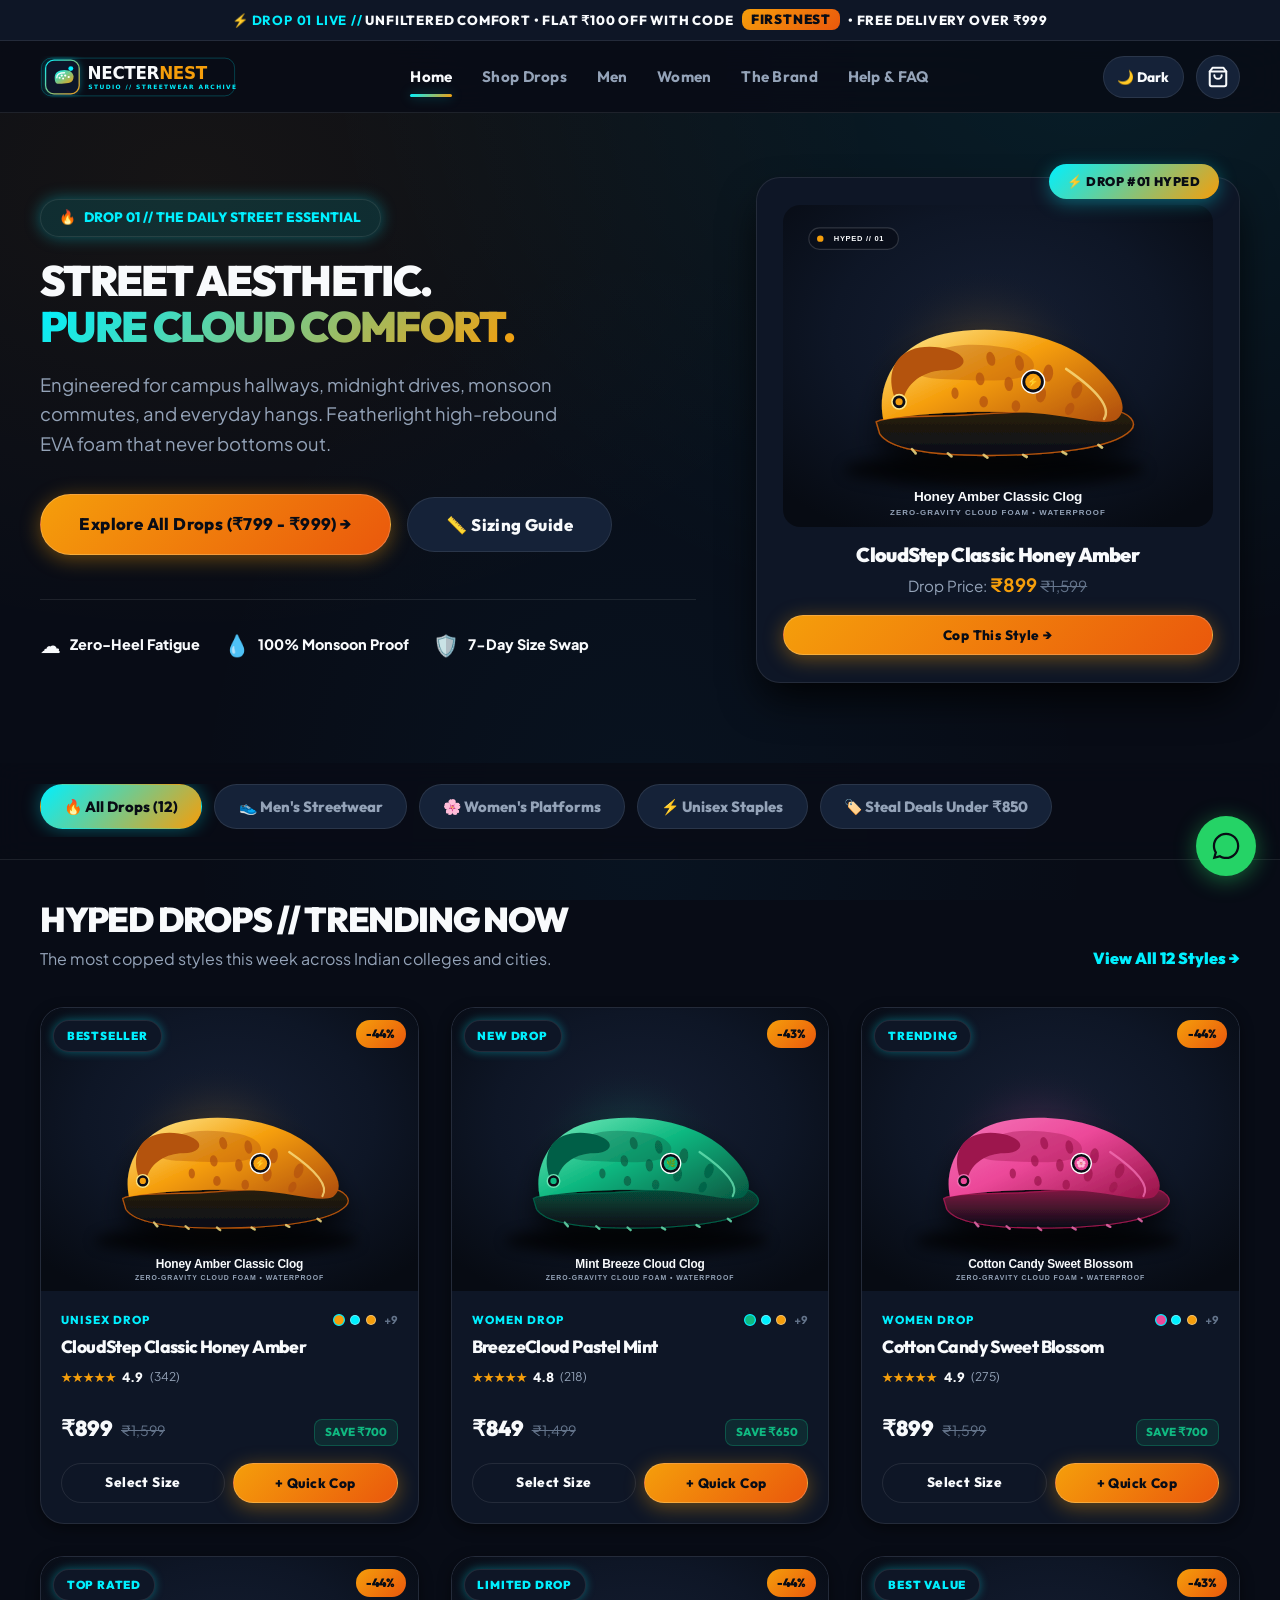
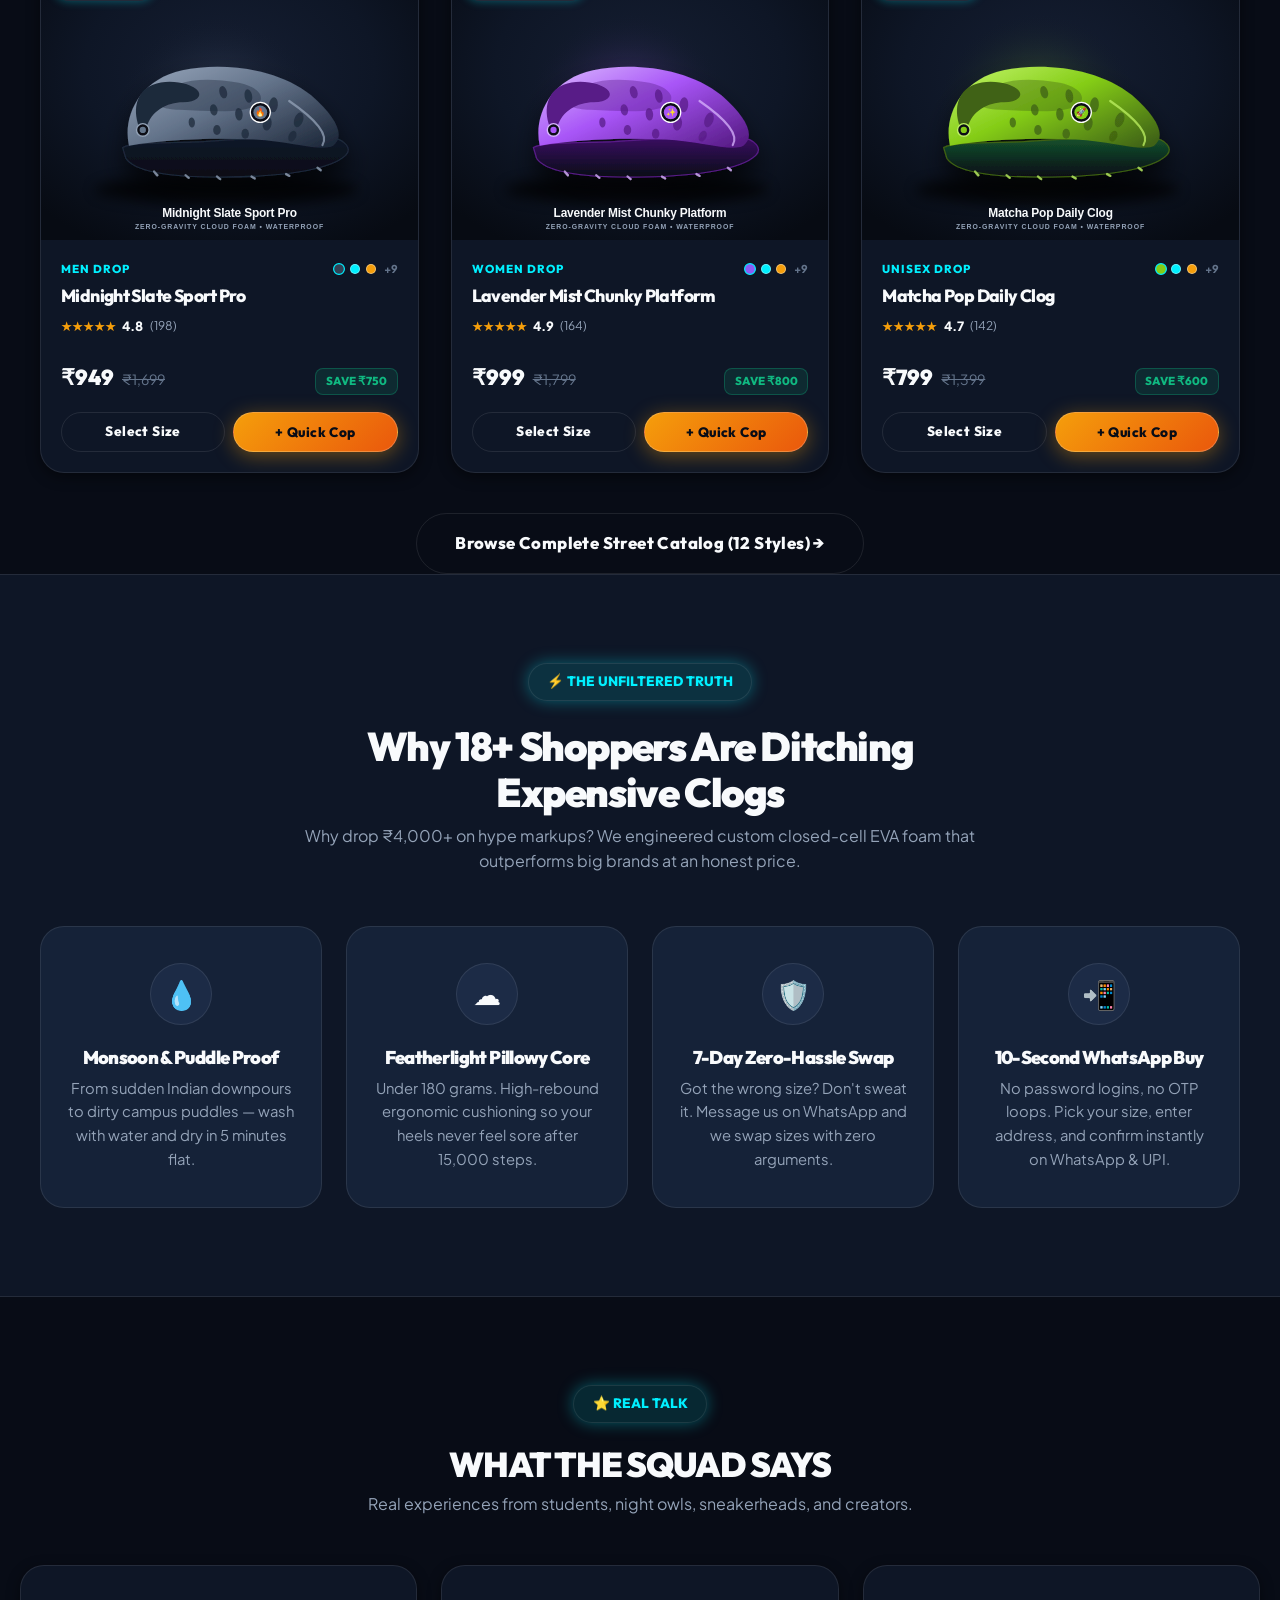
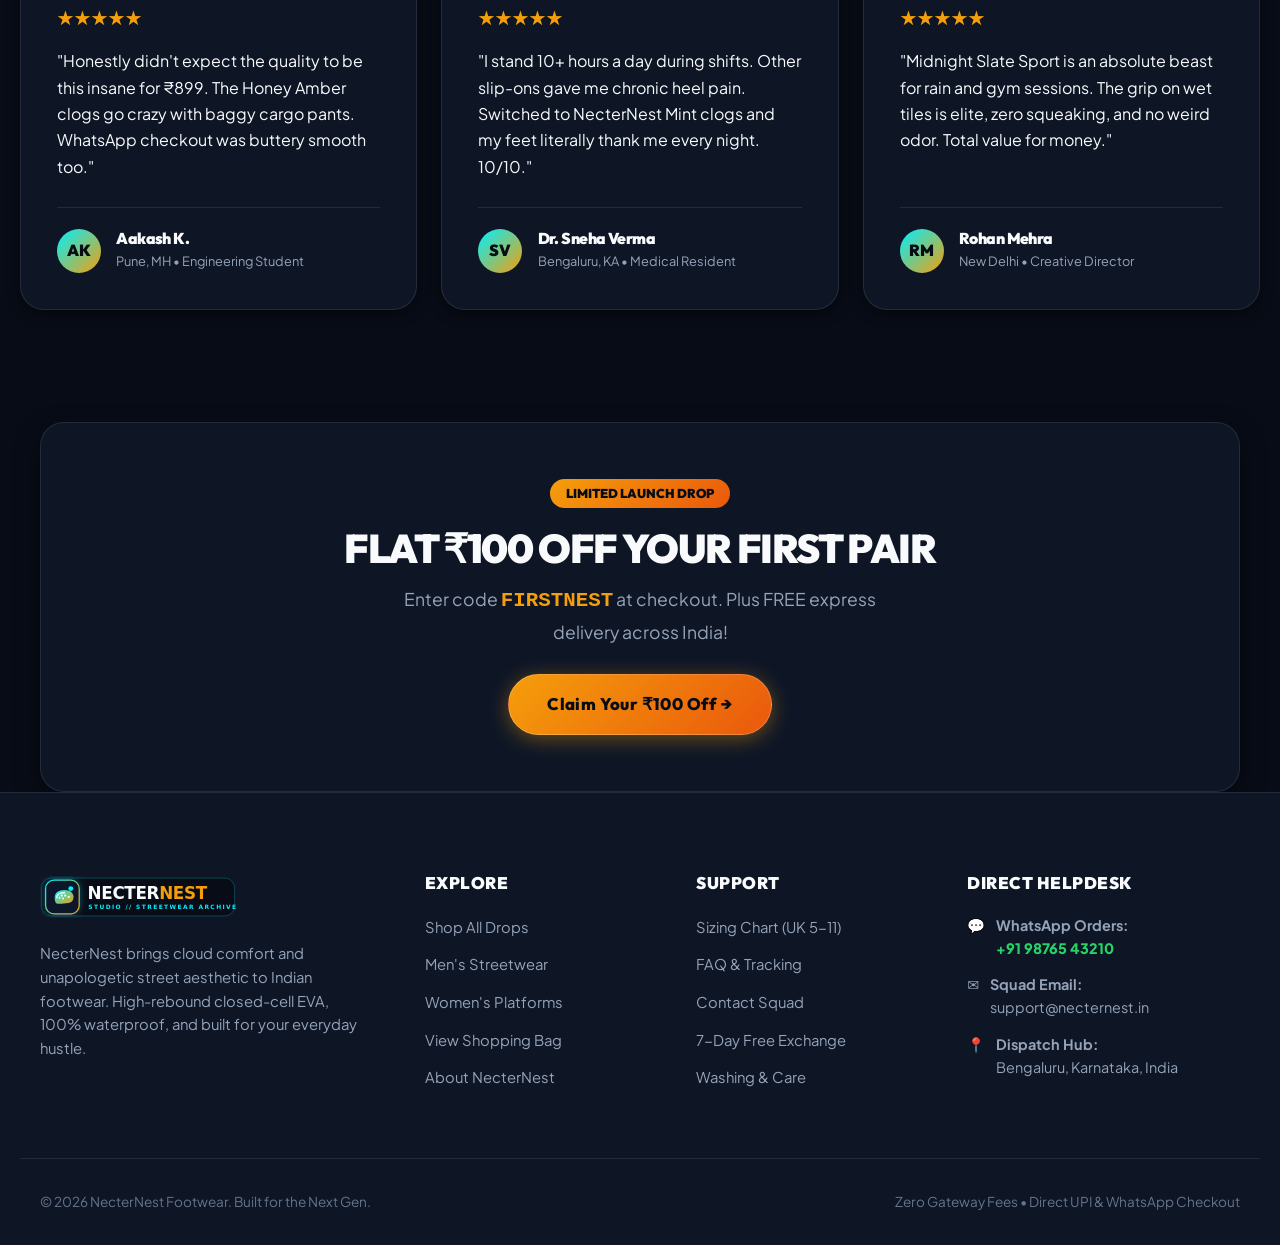
==== commit 334520f4: "feat(ui): add dark and light mode toggle with cool obsidian and ice cyan palette" ====
--- a/index.html
+++ b/index.html
@@ -4,6 +4,14 @@
   <meta charset="UTF-8">
   <meta name="viewport" content="width=device-width, initial-scale=1.0">
   
+  <!-- Pre-render Theme Application to Prevent Flash -->
+  <script>
+    (function() {
+      const t = localStorage.getItem("necternest_theme_mode") || "dark";
+      document.documentElement.setAttribute("data-theme", t);
+    })();
+  </script>
+
   <!-- Primary SEO Meta Tags -->
   <title>NecterNest — Street Aesthetic &amp; Cloud Comfort Clogs for 18+ India</title>
   <meta name="title" content="NecterNest — Street Aesthetic &amp; Cloud Comfort Clogs for 18+ India">
@@ -62,6 +70,12 @@
 
       <!-- Action Buttons -->
       <div class="header-actions">
+        <!-- Dark & White Mode Toggle Button -->
+        <button type="button" class="theme-toggle-btn" aria-label="Toggle dark and white mode" title="Switch theme mode">
+          <span class="moon-icon">🌙 Dark</span>
+          <span class="sun-icon">☀️ Light</span>
+        </button>
+
         <!-- Cart Icon Button with Count Badge -->
         <a href="cart.html" class="cart-icon-btn" aria-label="View Shopping Bag">
           <svg width="22" height="22" viewBox="0 0 24 24" fill="none" stroke="currentColor" stroke-width="2.2" stroke-linecap="round" stroke-linejoin="round">
@@ -130,7 +144,7 @@
       <div class="container category-pills-row">
         <a href="shop.html" class="filter-chip active">🔥 All Drops (12)</a>
         <a href="shop.html?cat=Men" class="filter-chip">👟 Men's Streetwear</a>
-        <a href="shop.html?cat=Women" class="filter-chip">🌸 Women's Pastel &amp; Platforms</a>
+        <a href="shop.html?cat=Women" class="filter-chip">🌸 Women's Platforms</a>
         <a href="shop.html?cat=Unisex" class="filter-chip">⚡ Unisex Staples</a>
         <a href="shop.html?sort=price-low" class="filter-chip">🏷️ Steal Deals Under ₹850</a>
       </div>
@@ -242,10 +256,10 @@
 
     <!-- Promotional Launch Offer Banner -->
     <section class="container mt-4 mb-5">
-      <div style="background: linear-gradient(135deg, #131B2B, #1E293B); color: #FFFFFF; border-radius: var(--radius-xl); padding: 3.5rem 2rem; text-align: center; border: 1.5px solid rgba(245, 158, 11, 0.4); box-shadow: 0 0 30px rgba(245, 158, 11, 0.15);">
-        <span style="background: linear-gradient(135deg, var(--accent), var(--primary)); color: #090D16; font-family: 'Outfit', sans-serif; font-size: 0.8rem; font-weight: 900; padding: 0.4rem 1rem; border-radius: var(--radius-full);">LIMITED LAUNCH DROP</span>
-        <h2 style="color: #F8FAFC; font-size: 2.5rem; margin-top: 1.25rem;">FLAT ₹100 OFF YOUR FIRST PAIR</h2>
-        <p style="color: #94A3B8; max-width: 540px; margin: 0.85rem auto 1.75rem; font-size: 1.1rem;">
+      <div style="background: var(--bg-surface); color: var(--text-main); border-radius: var(--radius-xl); padding: 3.5rem 2rem; text-align: center; border: 1.5px solid var(--border-color); box-shadow: var(--shadow-md);">
+        <span style="background: var(--grad-primary); color: #080C15; font-family: 'Outfit', sans-serif; font-size: 0.8rem; font-weight: 900; padding: 0.4rem 1rem; border-radius: var(--radius-full);">LIMITED LAUNCH DROP</span>
+        <h2 style="font-size: 2.5rem; margin-top: 1.25rem;">FLAT ₹100 OFF YOUR FIRST PAIR</h2>
+        <p style="color: var(--text-muted); max-width: 540px; margin: 0.85rem auto 1.75rem; font-size: 1.1rem;">
           Enter code <strong style="color: var(--primary); font-family: monospace; font-size: 1.3rem;">FIRSTNEST</strong> at checkout. Plus FREE express delivery across India!
         </p>
         <a href="shop.html" class="btn btn-primary btn-lg">Claim Your ₹100 Off &rarr;</a>
--- a/css/style.css
+++ b/css/style.css
@@ -1,68 +1,126 @@
 /* ==========================================================================
    NECTERNEST — CLOUD STREET COMFORT FOOTWEAR
-   Theme: Modern Dark Mode & Cyber-Amber Streetwear Aesthetic
-   Target Audience: 18+ Gen-Z, College Students, Commuters & Sneakerheads
+   Theme: Modern Tech-Streetwear with Dynamic Dark & White Mode Toggle
+   Color Palette: Deep Midnight Obsidian + Electric Ice Cyan + Cyber Amber (Clean, Cohesive, NO Rainbow)
    Fonts: Outfit (Display & Headings) + Plus Jakarta Sans (Body & UI)
-   Mobile-First (Tested for 375px+ screens)
+   Mobile-First Architecture (Tested for 375px+ screens)
    ========================================================================== */
 
 /* --------------------------------------------------------------------------
-   1. CSS VARIABLES & DESIGN SYSTEM (DARK MODE)
+   1. CSS VARIABLES & THEME DEFINITIONS
    -------------------------------------------------------------------------- */
-:root {
-  /* Brand Primary & Accents (Cyber Honey & Blaze Coral) */
-  --primary: #F59E0B;              /* Radiant Amber */
-  --primary-hover: #D97706;        /* Deep Golden Amber */
-  --primary-glow: rgba(245, 158, 11, 0.35);
+:root, [data-theme="dark"] {
+  /* Dynamic 2-Tone Cohesive Accents (Electric Ice Cyan + Cyber Amber) */
+  --neon-cyan: #00F0FF;           /* Electric Ice Cyan */
+  --neon-cyan-hover: #38BDF8;
+  --neon-cyan-glow: rgba(0, 240, 255, 0.35);
+  --neon-cyan-subtle: rgba(0, 240, 255, 0.12);
+
+  --primary: #F59E0B;             /* Cyber Amber */
+  --primary-hover: #D97706;
+  --primary-glow: rgba(245, 158, 11, 0.4);
   --primary-subtle: rgba(245, 158, 11, 0.12);
-  
-  --accent: #FF5E1E;               /* Blaze Orange / Neon Coral */
-  --accent-hover: #E0480A;
-  --accent-glow: rgba(255, 94, 30, 0.35);
-  --accent-subtle: rgba(255, 94, 30, 0.12);
-
-  /* Modern Dark Tone Neutrals */
-  --bg-page: #090D16;              /* Deep Midnight Obsidian */
-  --bg-surface: #111827;           /* Card Dark Slate */
-  --bg-surface-elevated: #161F30;  /* Elevated Card / Dropdown */
-  --bg-subtle: #1E293B;            /* Input & Pill Surface */
-  --border-color: rgba(255, 255, 255, 0.08); /* Crisp Glassmorphic Border */
-  --border-focus: #F59E0B;
-  --border-glow: rgba(245, 158, 11, 0.4);
-
-  /* High Contrast Typography */
-  --text-main: #F8FAFC;            /* Pure Crisp White */
-  --text-muted: #94A3B8;           /* Cool Slate Gray */
-  --text-light: #64748B;           /* Dim Slate */
-  --text-inverse: #090D16;
+
+  --accent: var(--neon-cyan);
+  --accent-hover: var(--neon-cyan-hover);
+  --accent-glow: var(--neon-cyan-glow);
+
+  /* Clean Cohesive Gradients (No Rainbow) */
+  --grad-primary: linear-gradient(135deg, #F59E0B 0%, #EA580C 100%);
+  --grad-cyan: linear-gradient(135deg, #00F0FF 0%, #0284C7 100%);
+  --grad-tech: linear-gradient(135deg, #00F0FF 0%, #F59E0B 100%);
+
+  /* Dark Theme Surfaces */
+  --bg-page: #080C16;             /* Deep Midnight Obsidian */
+  --bg-surface: #0E1626;          /* Dark Slate Card Surface */
+  --bg-surface-elevated: #152238; /* Elevated Glass Surface */
+  --bg-subtle: #1C2B46;           /* Input & Pill Surface */
+  --border-color: rgba(255, 255, 255, 0.09); /* Crisp Subtle Glass Border */
+  --border-focus: #00F0FF;
+
+  /* Typography Colors */
+  --text-main: #F8FAFC;           /* Crisp Pure White */
+  --text-muted: #94A3B8;          /* Cool Slate Gray */
+  --text-light: #64748B;          /* Dim Slate */
+  --header-bg: rgba(8, 12, 22, 0.88);
+  --card-media-bg: #070B13;
 
   /* Status Colors */
   --success: #10B981;
-  --success-glow: rgba(16, 185, 129, 0.3);
-  --danger: #F43F5E;
+  --danger: #EF4444;
   --whatsapp: #25D366;
-  --whatsapp-glow: rgba(37, 211, 102, 0.4);
-
-  /* Shadows & Neon Glows */
-  --shadow-sm: 0 4px 12px rgba(0, 0, 0, 0.4);
-  --shadow-md: 0 10px 25px -4px rgba(0, 0, 0, 0.6);
-  --shadow-lg: 0 20px 35px -6px rgba(0, 0, 0, 0.75);
-  --shadow-neon: 0 0 25px rgba(245, 158, 11, 0.3);
-  --shadow-accent: 0 0 25px rgba(255, 94, 30, 0.3);
-
-  /* Radii */
+  --whatsapp-glow: rgba(37, 211, 102, 0.45);
+
+  /* Shadows */
+  --shadow-sm: 0 4px 14px rgba(0, 0, 0, 0.45);
+  --shadow-md: 0 10px 28px -4px rgba(0, 0, 0, 0.65);
+  --shadow-lg: 0 20px 40px -6px rgba(0, 0, 0, 0.85);
+
+  /* Ambient Mesh Background (Cool Deep Obsidian + Ice Cyan & Amber glow, NO rainbow) */
+  --ambient-bg: 
+    radial-gradient(at 85% 5%, rgba(0, 240, 255, 0.08) 0px, transparent 50%),
+    radial-gradient(at 15% 20%, rgba(245, 158, 11, 0.06) 0px, transparent 45%),
+    radial-gradient(at 50% 95%, rgba(2, 132, 199, 0.06) 0px, transparent 50%);
+}
+
+/* WHITE / LIGHT THEME */
+[data-theme="light"] {
+  --primary: #D97706;             /* Warm Deep Amber */
+  --primary-hover: #B45309;
+  --primary-glow: rgba(217, 119, 6, 0.25);
+  --primary-subtle: rgba(217, 119, 6, 0.1);
+
+  --neon-cyan: #0284C7;           /* Vibrant Sapphire Cyan */
+  --neon-cyan-hover: #0369A1;
+  --neon-cyan-glow: rgba(2, 132, 199, 0.25);
+  --neon-cyan-subtle: rgba(2, 132, 199, 0.1);
+
+  --accent: var(--neon-cyan);
+  --accent-hover: var(--neon-cyan-hover);
+  --accent-glow: var(--neon-cyan-glow);
+
+  --grad-primary: linear-gradient(135deg, #F59E0B 0%, #D97706 100%);
+  --grad-cyan: linear-gradient(135deg, #0284C7 0%, #0369A1 100%);
+  --grad-tech: linear-gradient(135deg, #0284C7 0%, #D97706 100%);
+
+  /* Light Surfaces */
+  --bg-page: #F8FAFC;             /* Clean Off-White */
+  --bg-surface: #FFFFFF;          /* Pure White Cards */
+  --bg-surface-elevated: #F1F5F9; /* Soft Slate Elevated */
+  --bg-subtle: #E2E8F0;           /* Soft Border / Input */
+  --border-color: #E2E8F0;
+  --border-focus: #0284C7;
+
+  /* Typography Colors */
+  --text-main: #0F172A;           /* Deep Charcoal Ink */
+  --text-muted: #475569;          /* Medium Slate */
+  --text-light: #94A3B8;
+  --header-bg: rgba(255, 255, 255, 0.92);
+  --card-media-bg: #F1F5F9;
+
+  /* Shadows */
+  --shadow-sm: 0 2px 8px rgba(15, 23, 42, 0.06);
+  --shadow-md: 0 10px 25px -4px rgba(15, 23, 42, 0.08);
+  --shadow-lg: 0 20px 35px -6px rgba(15, 23, 42, 0.12);
+
+  /* Ambient Light Background */
+  --ambient-bg: 
+    radial-gradient(at 85% 5%, rgba(2, 132, 199, 0.05) 0px, transparent 50%),
+    radial-gradient(at 15% 20%, rgba(245, 158, 11, 0.05) 0px, transparent 45%);
+}
+
+/* Constants */
+:root {
   --radius-sm: 8px;
   --radius-md: 12px;
   --radius-lg: 18px;
   --radius-xl: 24px;
   --radius-full: 9999px;
 
-  /* Transitions */
   --transition-fast: 0.15s cubic-bezier(0.4, 0, 0.2, 1);
   --transition-normal: 0.25s cubic-bezier(0.4, 0, 0.2, 1);
   --transition-smooth: 0.35s cubic-bezier(0.16, 1, 0.3, 1);
 
-  /* Dimensions */
   --header-height: 72px;
   --min-touch-target: 44px;
 }
@@ -91,9 +149,9 @@
   display: flex;
   flex-direction: column;
   overflow-x: hidden;
-  background-image: 
-    radial-gradient(at 0% 0%, rgba(245, 158, 11, 0.04) 0px, transparent 50%),
-    radial-gradient(at 100% 100%, rgba(255, 94, 30, 0.04) 0px, transparent 50%);
+  background-image: var(--ambient-bg);
+  background-attachment: fixed;
+  transition: background-color var(--transition-normal), color var(--transition-normal);
 }
 
 main {
@@ -129,7 +187,6 @@
   list-style: none;
 }
 
-/* Responsive Container */
 .container {
   width: 100%;
   max-width: 1240px;
@@ -145,20 +202,20 @@
 h1, h2, h3, h4, h5, h6 {
   font-family: 'Outfit', sans-serif;
   color: var(--text-main);
-  font-weight: 800;
-  line-height: 1.2;
-  letter-spacing: -0.03em;
-}
-
-h1 { font-size: 2.25rem; }
-h2 { font-size: 1.85rem; }
-h3 { font-size: 1.35rem; }
-h4 { font-size: 1.1rem; }
+  font-weight: 900;
+  line-height: 1.15;
+  letter-spacing: -0.035em;
+}
+
+h1 { font-size: 2.35rem; }
+h2 { font-size: 1.95rem; }
+h3 { font-size: 1.4rem; }
+h4 { font-size: 1.15rem; }
 
 @media (min-width: 768px) {
-  h1 { font-size: 3.25rem; letter-spacing: -0.04em; }
-  h2 { font-size: 2.35rem; }
-  h3 { font-size: 1.6rem; }
+  h1 { font-size: 3.4rem; letter-spacing: -0.04em; }
+  h2 { font-size: 2.5rem; }
+  h3 { font-size: 1.65rem; }
 }
 
 p {
@@ -184,11 +241,11 @@
   justify-content: center;
   gap: 0.5rem;
   min-height: var(--min-touch-target);
-  padding: 0.7rem 1.5rem;
+  padding: 0.75rem 1.6rem;
   font-family: 'Outfit', sans-serif;
   font-size: 0.95rem;
   font-weight: 800;
-  letter-spacing: 0.3px;
+  letter-spacing: 0.4px;
   border-radius: var(--radius-full);
   transition: all var(--transition-normal);
   text-align: center;
@@ -198,16 +255,16 @@
 }
 
 .btn-primary {
-  background: linear-gradient(135deg, var(--primary), var(--accent));
-  color: #090D16;
+  background: var(--grad-primary);
+  color: #080C16;
   box-shadow: 0 4px 20px var(--primary-glow);
   border: 1px solid rgba(255, 255, 255, 0.2);
 }
 
 .btn-primary:hover {
-  background: linear-gradient(135deg, #FBBF24, #FF7033);
   transform: translateY(-2px);
-  box-shadow: 0 8px 25px var(--accent-glow);
+  box-shadow: 0 8px 25px var(--primary-glow);
+  filter: brightness(1.08);
 }
 
 .btn-secondary {
@@ -219,47 +276,49 @@
 
 .btn-secondary:hover {
   background-color: var(--bg-subtle);
-  border-color: var(--primary);
-  color: var(--primary);
+  border-color: var(--neon-cyan);
+  color: var(--neon-cyan);
+  box-shadow: 0 0 15px var(--neon-cyan-glow);
   transform: translateY(-2px);
 }
 
 .btn-outline {
   background-color: transparent;
   color: var(--text-main);
-  border: 1.5px solid rgba(255, 255, 255, 0.2);
+  border: 1.5px solid var(--border-color);
 }
 
 .btn-outline:hover {
-  border-color: var(--primary);
-  background-color: var(--primary-subtle);
-  color: var(--primary);
+  border-color: var(--neon-cyan);
+  background-color: var(--neon-cyan-subtle);
+  color: var(--neon-cyan);
+  box-shadow: 0 0 15px var(--neon-cyan-glow);
 }
 
 .btn-whatsapp-order {
   background-color: var(--whatsapp);
-  color: #090D16;
-  font-weight: 800;
-  box-shadow: 0 4px 18px var(--whatsapp-glow);
-  border: 1px solid rgba(255, 255, 255, 0.2);
+  color: #080C16;
+  font-weight: 900;
+  box-shadow: 0 4px 20px var(--whatsapp-glow);
+  border: 1px solid rgba(255, 255, 255, 0.25);
 }
 
 .btn-whatsapp-order:hover {
   background-color: #2ee672;
   transform: translateY(-2px);
-  box-shadow: 0 8px 26px var(--whatsapp-glow);
-  color: #090D16;
+  box-shadow: 0 8px 28px rgba(37, 211, 102, 0.6);
+  color: #080C16;
 }
 
 .btn-sm {
   min-height: 40px;
-  padding: 0.45rem 1.1rem;
+  padding: 0.45rem 1.15rem;
   font-size: 0.85rem;
 }
 
 .btn-lg {
-  min-height: 52px;
-  padding: 0.95rem 2.25rem;
+  min-height: 54px;
+  padding: 1rem 2.4rem;
   font-size: 1.05rem;
 }
 
@@ -271,10 +330,10 @@
 }
 
 /* --------------------------------------------------------------------------
-   5. TOP ANNOUNCEMENT BAR (TICKER TAPE)
+   5. TOP ANNOUNCEMENT BAR
    -------------------------------------------------------------------------- */
 .announcement-bar {
-  background: linear-gradient(90deg, #131B2B, #1E293B, #131B2B);
+  background: var(--bg-surface);
   border-bottom: 1px solid var(--border-color);
   color: var(--text-main);
   font-family: 'Outfit', sans-serif;
@@ -282,32 +341,32 @@
   font-weight: 800;
   letter-spacing: 0.8px;
   text-align: center;
-  padding: 0.55rem 1rem;
+  padding: 0.6rem 1rem;
 }
 
 .announcement-bar strong {
-  color: var(--primary);
+  color: var(--neon-cyan);
 }
 
 .announcement-bar .badge-code {
-  background-color: var(--primary);
-  color: #090D16;
-  padding: 0.15rem 0.5rem;
+  background: var(--grad-primary);
+  color: #080C16;
+  padding: 0.15rem 0.55rem;
   border-radius: var(--radius-sm);
-  margin: 0 0.25rem;
+  margin: 0 0.35rem;
   font-weight: 900;
 }
 
 /* --------------------------------------------------------------------------
-   6. HEADER & NAVIGATION (MODERN DARK GLASS)
+   6. HEADER, THEME TOGGLE & NAVIGATION
    -------------------------------------------------------------------------- */
 .site-header {
   position: sticky;
   top: 0;
   z-index: 100;
-  background-color: rgba(9, 13, 22, 0.85);
-  backdrop-filter: blur(16px);
-  -webkit-backdrop-filter: blur(16px);
+  background-color: var(--header-bg);
+  backdrop-filter: blur(18px);
+  -webkit-backdrop-filter: blur(18px);
   border-bottom: 1px solid var(--border-color);
   height: var(--header-height);
   transition: all var(--transition-fast);
@@ -331,11 +390,15 @@
   width: auto;
 }
 
+[data-theme="light"] .brand-logo .brand-text-logo {
+  fill: #0F172A !important;
+}
+
 /* Desktop Nav Links */
 .nav-links {
   display: flex;
   align-items: center;
-  gap: 1.75rem;
+  gap: 1.85rem;
 }
 
 .nav-link {
@@ -345,7 +408,7 @@
   color: var(--text-muted);
   position: relative;
   padding: 0.5rem 0;
-  letter-spacing: 0.2px;
+  letter-spacing: 0.3px;
 }
 
 .nav-link:hover, .nav-link.active {
@@ -359,9 +422,9 @@
   left: 0;
   width: 100%;
   height: 2.5px;
-  background: linear-gradient(90deg, var(--primary), var(--accent));
+  background: var(--grad-tech);
   border-radius: var(--radius-full);
-  box-shadow: 0 0 10px var(--primary-glow);
+  box-shadow: 0 0 12px var(--neon-cyan-glow);
 }
 
 /* Header Actions */
@@ -369,6 +432,44 @@
   display: flex;
   align-items: center;
   gap: 0.75rem;
+}
+
+/* THEME TOGGLE BUTTON (DARK & WHITE MODE) */
+.theme-toggle-btn {
+  display: inline-flex;
+  align-items: center;
+  justify-content: center;
+  gap: 0.35rem;
+  height: 42px;
+  padding: 0 0.85rem;
+  border-radius: var(--radius-full);
+  background-color: var(--bg-surface-elevated);
+  border: 1px solid var(--border-color);
+  color: var(--text-main);
+  font-family: 'Outfit', sans-serif;
+  font-size: 0.85rem;
+  font-weight: 800;
+  transition: all var(--transition-fast);
+  cursor: pointer;
+}
+
+.theme-toggle-btn:hover {
+  border-color: var(--neon-cyan);
+  box-shadow: 0 0 12px var(--neon-cyan-glow);
+}
+
+.theme-toggle-btn .sun-icon {
+  display: none;
+}
+.theme-toggle-btn .moon-icon {
+  display: inline-block;
+}
+
+[data-theme="light"] .theme-toggle-btn .sun-icon {
+  display: inline-block;
+}
+[data-theme="light"] .theme-toggle-btn .moon-icon {
+  display: none;
 }
 
 .cart-icon-btn {
@@ -386,18 +487,18 @@
 }
 
 .cart-icon-btn:hover {
-  border-color: var(--primary);
-  background-color: var(--primary-subtle);
-  color: var(--primary);
-  box-shadow: 0 0 15px var(--primary-glow);
+  border-color: var(--neon-cyan);
+  background-color: var(--neon-cyan-subtle);
+  color: var(--neon-cyan);
+  box-shadow: 0 0 15px var(--neon-cyan-glow);
 }
 
 .cart-count-badge {
   position: absolute;
   top: 1px;
   right: 1px;
-  background: linear-gradient(135deg, var(--accent), var(--primary));
-  color: #090D16;
+  background: var(--grad-primary);
+  color: #080C15;
   font-size: 0.72rem;
   font-weight: 900;
   min-width: 20px;
@@ -407,7 +508,7 @@
   align-items: center;
   justify-content: center;
   padding: 0 4px;
-  box-shadow: 0 0 10px var(--accent-glow);
+  box-shadow: 0 0 10px var(--primary-glow);
 }
 
 .hamburger-btn {
@@ -432,7 +533,7 @@
   transition: all var(--transition-fast);
 }
 
-/* Mobile Nav Drawer (under 860px) */
+/* Mobile Nav Drawer */
 @media (max-width: 860px) {
   .hamburger-btn {
     display: flex;
@@ -442,14 +543,14 @@
     position: fixed;
     top: var(--header-height);
     right: -100%;
-    width: 290px;
+    width: 295px;
     height: calc(100vh - var(--header-height));
-    background-color: #0F172A;
+    background-color: var(--bg-surface);
     border-left: 1px solid var(--border-color);
     flex-direction: column;
     align-items: flex-start;
-    padding: 2rem 1.5rem;
-    gap: 1.25rem;
+    padding: 2.25rem 1.75rem;
+    gap: 1.35rem;
     box-shadow: var(--shadow-lg);
     transition: right var(--transition-smooth);
     z-index: 1000;
@@ -462,8 +563,8 @@
   .nav-link {
     width: 100%;
     font-size: 1.15rem;
-    padding: 0.6rem 0;
-    border-bottom: 1px solid rgba(255, 255, 255, 0.05);
+    padding: 0.65rem 0;
+    border-bottom: 1px solid var(--border-color);
   }
 
   .nav-overlay {
@@ -472,8 +573,8 @@
     left: 0;
     width: 100vw;
     height: calc(100vh - var(--header-height));
-    background-color: rgba(0, 0, 0, 0.75);
-    backdrop-filter: blur(6px);
+    background-color: rgba(0, 0, 0, 0.7);
+    backdrop-filter: blur(8px);
     opacity: 0;
     visibility: hidden;
     transition: all var(--transition-fast);
@@ -486,12 +587,40 @@
   }
 }
 
+@media (max-width: 520px) {
+  .site-header .container.header-inner {
+    padding-left: 0.75rem;
+    padding-right: 0.75rem;
+  }
+
+  .brand-logo img {
+    height: 32px;
+  }
+
+  .header-actions {
+    gap: 0.4rem;
+  }
+
+  .theme-toggle-btn {
+    min-height: 44px;
+    height: 44px;
+    padding: 0 0.55rem;
+    font-size: 0.78rem;
+  }
+
+  .cart-icon-btn, .hamburger-btn {
+    min-width: 44px;
+    min-height: 44px;
+    flex-shrink: 0;
+  }
+}
+
 /* --------------------------------------------------------------------------
-   7. HERO BANNER (DARK CYBER-STREETWEAR)
+   7. HERO BANNER
    -------------------------------------------------------------------------- */
 .hero-section {
   position: relative;
-  padding: 3.5rem 0 4.5rem;
+  padding: 4rem 0 5rem;
   overflow: hidden;
 }
 
@@ -499,13 +628,15 @@
   display: grid;
   grid-template-columns: 1fr;
   align-items: center;
-  gap: 2.5rem;
+  gap: 2.75rem;
+  position: relative;
+  z-index: 2;
 }
 
 @media (min-width: 860px) {
   .hero-grid {
-    grid-template-columns: 1.1fr 0.9fr;
-    gap: 3.5rem;
+    grid-template-columns: 1.15fr 0.85fr;
+    gap: 3.75rem;
   }
 }
 
@@ -513,35 +644,37 @@
   display: inline-flex;
   align-items: center;
   gap: 0.5rem;
-  background-color: var(--primary-subtle);
-  border: 1px solid rgba(245, 158, 11, 0.35);
-  padding: 0.4rem 1rem;
+  background-color: var(--neon-cyan-subtle);
+  border: 1px solid var(--border-color);
+  padding: 0.45rem 1.15rem;
   border-radius: var(--radius-full);
   font-family: 'Outfit', sans-serif;
   font-size: 0.85rem;
   font-weight: 800;
-  color: var(--primary);
+  color: var(--neon-cyan);
+  margin-bottom: 1.35rem;
+  box-shadow: 0 0 16px var(--neon-cyan-glow);
+}
+
+.hero-title {
+  font-size: 2.65rem;
   margin-bottom: 1.25rem;
-  box-shadow: 0 0 15px rgba(245, 158, 11, 0.15);
-}
-
-.hero-title {
-  font-size: 2.5rem;
-  margin-bottom: 1.2rem;
-  line-height: 1.1;
-}
-
+  line-height: 1.08;
+}
+
+/* High-Impact 2-Tone Gradient Text */
 .hero-title span {
-  background: linear-gradient(135deg, var(--primary), var(--accent));
+  background: var(--grad-tech);
   -webkit-background-clip: text;
   -webkit-text-fill-color: transparent;
+  display: inline-block;
 }
 
 .hero-description {
   font-size: 1.15rem;
   color: var(--text-muted);
-  margin-bottom: 2rem;
-  max-width: 540px;
+  margin-bottom: 2.25rem;
+  max-width: 550px;
 }
 
 .hero-cta-group {
@@ -549,28 +682,28 @@
   flex-wrap: wrap;
   align-items: center;
   gap: 1rem;
-  margin-bottom: 2.5rem;
+  margin-bottom: 2.75rem;
 }
 
 .hero-trust-row {
   display: flex;
   flex-wrap: wrap;
   gap: 1.5rem;
-  padding-top: 1.5rem;
+  padding-top: 1.75rem;
   border-top: 1px solid var(--border-color);
 }
 
 .trust-item {
   display: flex;
   align-items: center;
-  gap: 0.5rem;
-  font-size: 0.875rem;
-  font-weight: 700;
+  gap: 0.55rem;
+  font-size: 0.9rem;
+  font-weight: 800;
   color: var(--text-main);
 }
 
 .trust-item span.icon {
-  font-size: 1.25rem;
+  font-size: 1.3rem;
 }
 
 /* Hero Media Card Preview */
@@ -578,41 +711,41 @@
   position: relative;
   background-color: var(--bg-surface);
   border-radius: var(--radius-xl);
-  padding: 1.5rem;
+  padding: 1.65rem;
   box-shadow: var(--shadow-lg);
-  border: 1px solid var(--border-color);
+  border: 1.5px solid var(--border-color);
   text-align: center;
-  transition: transform var(--transition-normal), border-color var(--transition-normal);
+  transition: all var(--transition-normal);
 }
 
 .hero-card-preview:hover {
-  border-color: rgba(245, 158, 11, 0.4);
-  box-shadow: var(--shadow-neon);
+  border-color: var(--neon-cyan);
+  box-shadow: 0 15px 35px -5px rgba(0, 0, 0, 0.4), 0 0 25px var(--neon-cyan-glow);
 }
 
 .hero-badge-float {
   position: absolute;
   top: -14px;
   right: 20px;
-  background: linear-gradient(135deg, var(--accent), var(--primary));
-  color: #090D16;
-  font-family: 'Outfit', sans-serif;
-  font-size: 0.75rem;
+  background: var(--grad-tech);
+  color: #080C15;
+  font-family: 'Outfit', sans-serif;
+  font-size: 0.78rem;
   font-weight: 900;
-  letter-spacing: 0.5px;
-  padding: 0.4rem 1rem;
+  letter-spacing: 0.6px;
+  padding: 0.45rem 1.15rem;
   border-radius: var(--radius-full);
-  box-shadow: 0 4px 14px var(--accent-glow);
+  box-shadow: 0 4px 18px var(--neon-cyan-glow);
 }
 
 /* --------------------------------------------------------------------------
    8. CATEGORY STRIP / QUICK FILTERS
    -------------------------------------------------------------------------- */
 .category-strip {
-  padding: 1.25rem 0;
+  padding: 1.35rem 0;
   border-bottom: 1px solid var(--border-color);
-  background-color: rgba(17, 24, 39, 0.6);
-  backdrop-filter: blur(10px);
+  background-color: var(--header-bg);
+  backdrop-filter: blur(12px);
 }
 
 .category-pills-row {
@@ -628,13 +761,13 @@
 }
 
 .filter-chip {
-  padding: 0.55rem 1.35rem;
+  padding: 0.6rem 1.45rem;
   border-radius: var(--radius-full);
   background-color: var(--bg-surface-elevated);
   border: 1px solid var(--border-color);
   font-family: 'Outfit', sans-serif;
-  font-size: 0.9rem;
-  font-weight: 700;
+  font-size: 0.925rem;
+  font-weight: 800;
   color: var(--text-muted);
   white-space: nowrap;
   transition: all var(--transition-fast);
@@ -643,14 +776,14 @@
 .filter-chip:hover {
   background-color: var(--bg-subtle);
   color: var(--text-main);
-  border-color: rgba(255, 255, 255, 0.2);
+  border-color: var(--neon-cyan);
 }
 
 .filter-chip.active {
-  background: linear-gradient(135deg, var(--primary), var(--accent));
-  color: #090D16;
+  background: var(--grad-tech);
+  color: #080C15;
   border-color: transparent;
-  box-shadow: 0 0 15px var(--primary-glow);
+  box-shadow: 0 0 18px var(--neon-cyan-glow);
 }
 
 /* --------------------------------------------------------------------------
@@ -660,32 +793,32 @@
   display: flex;
   align-items: flex-end;
   justify-content: space-between;
-  margin-bottom: 2rem;
+  margin-bottom: 2.25rem;
   flex-wrap: wrap;
   gap: 1rem;
 }
 
 .section-title {
-  font-size: 2rem;
+  font-size: 2.15rem;
 }
 
 .section-subtitle {
   color: var(--text-muted);
   font-size: 1rem;
-  margin-top: 0.35rem;
+  margin-top: 0.4rem;
 }
 
 .view-all-link {
   font-family: 'Outfit', sans-serif;
-  font-weight: 800;
+  font-weight: 900;
+  color: var(--neon-cyan);
+  display: inline-flex;
+  align-items: center;
+  gap: 0.35rem;
+}
+
+.view-all-link:hover {
   color: var(--primary);
-  display: inline-flex;
-  align-items: center;
-  gap: 0.35rem;
-}
-
-.view-all-link:hover {
-  color: var(--accent);
   text-decoration: underline;
 }
 
@@ -693,7 +826,7 @@
 .products-grid {
   display: grid;
   grid-template-columns: repeat(2, 1fr);
-  gap: 1rem;
+  gap: 1.15rem;
 }
 
 @media (min-width: 640px) {
@@ -706,7 +839,7 @@
 @media (min-width: 960px) {
   .products-grid {
     grid-template-columns: repeat(3, 1fr);
-    gap: 1.75rem;
+    gap: 1.85rem;
   }
 }
 
@@ -717,7 +850,7 @@
   }
 }
 
-/* Modern Dark Product Card */
+/* Modern Product Card */
 .product-card {
   background-color: var(--bg-surface);
   border-radius: var(--radius-xl);
@@ -727,17 +860,18 @@
   display: flex;
   flex-direction: column;
   position: relative;
+  box-shadow: var(--shadow-sm);
 }
 
 .product-card:hover {
-  transform: translateY(-6px);
-  border-color: rgba(245, 158, 11, 0.45);
-  box-shadow: 0 12px 30px -6px rgba(0, 0, 0, 0.8), 0 0 20px rgba(245, 158, 11, 0.2);
+  transform: translateY(-7px);
+  border-color: var(--neon-cyan);
+  box-shadow: var(--shadow-lg), 0 0 20px var(--neon-cyan-glow);
 }
 
 .product-card-media {
   position: relative;
-  background-color: #0B0F17;
+  background-color: var(--card-media-bg);
   overflow: hidden;
   aspect-ratio: 4 / 3;
 }
@@ -750,73 +884,94 @@
 }
 
 .product-card:hover .product-card-img {
-  transform: scale(1.06);
-}
-
-/* Badge styling */
+  transform: scale(1.07);
+}
+
+/* Drop Badge */
 .badge {
   position: absolute;
   top: 12px;
   left: 12px;
   font-family: 'Outfit', sans-serif;
   font-size: 0.72rem;
-  font-weight: 800;
+  font-weight: 900;
   text-transform: uppercase;
   letter-spacing: 0.8px;
-  padding: 0.3rem 0.75rem;
+  padding: 0.35rem 0.8rem;
   border-radius: var(--radius-full);
-  border: 1px solid rgba(255, 255, 255, 0.15);
   backdrop-filter: blur(8px);
-}
-
-.badge-bestseller { background-color: rgba(9, 13, 22, 0.9); color: var(--primary); border-color: rgba(245, 158, 11, 0.4); }
-.badge-new { background-color: rgba(16, 185, 129, 0.2); color: #34D399; border-color: rgba(16, 185, 129, 0.4); }
-.badge-trending { background-color: rgba(255, 94, 30, 0.2); color: #FF7033; border-color: rgba(255, 94, 30, 0.4); }
-.badge-top { background-color: rgba(30, 41, 59, 0.8); color: #F8FAFC; }
-.badge-limited { background-color: rgba(168, 85, 247, 0.2); color: #C084FC; border-color: rgba(168, 85, 247, 0.4); }
-.badge-value { background-color: rgba(14, 165, 233, 0.2); color: #38BDF8; border-color: rgba(14, 165, 233, 0.4); }
+  background-color: var(--bg-surface);
+  color: var(--neon-cyan);
+  border: 1px solid var(--border-color);
+  box-shadow: 0 0 10px var(--neon-cyan-glow);
+}
 
 .discount-pill {
   position: absolute;
   top: 12px;
   right: 12px;
-  background-color: #F43F5E;
-  color: #FFFFFF;
+  background: var(--grad-primary);
+  color: #080C15;
   font-family: 'Outfit', sans-serif;
   font-size: 0.75rem;
   font-weight: 900;
-  padding: 0.25rem 0.6rem;
+  padding: 0.25rem 0.65rem;
   border-radius: var(--radius-full);
-  box-shadow: 0 2px 8px rgba(244, 63, 94, 0.4);
 }
 
 .product-card-info {
-  padding: 1.1rem;
+  padding: 1.25rem;
   display: flex;
   flex-direction: column;
   flex: 1;
 }
 
-@media (min-width: 640px) {
-  .product-card-info {
-    padding: 1.35rem;
-  }
+.product-card-meta-row {
+  display: flex;
+  align-items: center;
+  justify-content: space-between;
+  margin-bottom: 0.35rem;
 }
 
 .product-card-category {
   font-family: 'Outfit', sans-serif;
-  font-size: 0.75rem;
+  font-size: 0.72rem;
   font-weight: 800;
   text-transform: uppercase;
+  color: var(--neon-cyan);
+  letter-spacing: 1px;
+}
+
+.card-color-swatches {
+  display: flex;
+  align-items: center;
+  gap: 0.35rem;
+}
+
+.swatch-dot {
+  width: 10px;
+  height: 10px;
+  border-radius: 50%;
+  display: inline-block;
+  border: 1px solid rgba(255, 255, 255, 0.4);
+}
+
+.swatch-dot.active {
+  transform: scale(1.2);
+  border-color: var(--neon-cyan);
+}
+
+.swatch-more {
+  font-size: 0.68rem;
+  font-weight: 800;
   color: var(--text-light);
-  letter-spacing: 1px;
-  margin-bottom: 0.3rem;
+  margin-left: 0.15rem;
 }
 
 .product-card-title {
-  font-size: 1.05rem;
-  font-weight: 700;
-  margin-bottom: 0.45rem;
+  font-size: 1.1rem;
+  font-weight: 800;
+  margin-bottom: 0.5rem;
   line-height: 1.35;
   display: -webkit-box;
   -webkit-line-clamp: 2;
@@ -825,15 +980,15 @@
 }
 
 .product-card-title a:hover {
-  color: var(--primary);
+  color: var(--neon-cyan);
 }
 
 .product-card-rating {
   display: flex;
   align-items: center;
-  gap: 0.35rem;
+  gap: 0.4rem;
   font-size: 0.8rem;
-  margin-bottom: 0.65rem;
+  margin-bottom: 0.75rem;
 }
 
 .product-card-rating .stars {
@@ -841,7 +996,7 @@
 }
 
 .product-card-rating .rating-value {
-  font-weight: 700;
+  font-weight: 800;
   color: var(--text-main);
 }
 
@@ -855,8 +1010,8 @@
   align-items: baseline;
   justify-content: space-between;
   margin-top: auto;
-  padding-top: 0.6rem;
-  margin-bottom: 1rem;
+  padding-top: 0.75rem;
+  margin-bottom: 1.1rem;
 }
 
 .prices {
@@ -867,13 +1022,13 @@
 
 .current-price {
   font-family: 'Outfit', sans-serif;
-  font-size: 1.25rem;
+  font-size: 1.35rem;
   font-weight: 900;
   color: var(--text-main);
 }
 
 .original-price {
-  font-size: 0.85rem;
+  font-size: 0.88rem;
   color: var(--text-light);
   text-decoration: line-through;
 }
@@ -883,9 +1038,9 @@
   font-size: 0.72rem;
   font-weight: 800;
   color: var(--success);
-  background-color: rgba(16, 185, 129, 0.15);
+  background-color: rgba(16, 185, 129, 0.12);
   border: 1px solid rgba(16, 185, 129, 0.3);
-  padding: 0.2rem 0.55rem;
+  padding: 0.2rem 0.6rem;
   border-radius: var(--radius-sm);
 }
 
@@ -896,20 +1051,21 @@
 }
 
 /* --------------------------------------------------------------------------
-   10. WHY CHOOSE US / VALUE PROPS (DARK GLASS)
+   10. WHY CHOOSE US
    -------------------------------------------------------------------------- */
 .why-section {
-  padding: 5rem 0;
-  background-color: #0B0F17;
+  padding: 5.5rem 0;
+  background-color: var(--bg-surface);
   border-top: 1px solid var(--border-color);
   border-bottom: 1px solid var(--border-color);
+  position: relative;
 }
 
 .features-grid {
   display: grid;
   grid-template-columns: 1fr;
   gap: 1.5rem;
-  margin-top: 3rem;
+  margin-top: 3.25rem;
 }
 
 @media (min-width: 600px) {
@@ -925,53 +1081,53 @@
 }
 
 .feature-box {
-  background-color: var(--bg-surface);
+  background-color: var(--bg-surface-elevated);
   border: 1px solid var(--border-color);
   border-radius: var(--radius-xl);
-  padding: 2rem 1.5rem;
+  padding: 2.25rem 1.65rem;
   text-align: center;
-  transition: transform var(--transition-fast), border-color var(--transition-fast);
+  transition: transform var(--transition-fast), border-color var(--transition-fast), box-shadow var(--transition-fast);
 }
 
 .feature-box:hover {
-  transform: translateY(-4px);
-  border-color: var(--primary);
-  box-shadow: var(--shadow-neon);
+  transform: translateY(-5px);
+  border-color: var(--neon-cyan);
+  box-shadow: 0 10px 25px var(--neon-cyan-glow);
 }
 
 .feature-icon-circle {
-  width: 58px;
-  height: 58px;
+  width: 62px;
+  height: 62px;
   border-radius: var(--radius-full);
-  background-color: var(--primary-subtle);
-  border: 1px solid rgba(245, 158, 11, 0.3);
+  background: var(--bg-subtle);
+  border: 1px solid var(--border-color);
   display: inline-flex;
   align-items: center;
   justify-content: center;
-  font-size: 1.6rem;
-  margin-bottom: 1.25rem;
+  font-size: 1.75rem;
+  margin-bottom: 1.35rem;
 }
 
 .feature-box h4 {
-  margin-bottom: 0.5rem;
+  margin-bottom: 0.55rem;
 }
 
 .feature-box p {
-  font-size: 0.9rem;
+  font-size: 0.925rem;
 }
 
 /* --------------------------------------------------------------------------
-   11. REVIEWS SECTION (STREETWEAR TESTIMONIALS)
+   11. REVIEWS SECTION
    -------------------------------------------------------------------------- */
 .reviews-section {
-  padding: 5rem 0;
+  padding: 5.5rem 0;
 }
 
 .reviews-grid {
   display: grid;
   grid-template-columns: 1fr;
   gap: 1.5rem;
-  margin-top: 2.75rem;
+  margin-top: 3rem;
 }
 
 @media (min-width: 768px) {
@@ -984,7 +1140,7 @@
   background-color: var(--bg-surface);
   border: 1px solid var(--border-color);
   border-radius: var(--radius-xl);
-  padding: 2rem;
+  padding: 2.25rem;
   box-shadow: var(--shadow-sm);
   display: flex;
   flex-direction: column;
@@ -992,37 +1148,37 @@
 }
 
 .review-card:hover {
-  border-color: rgba(245, 158, 11, 0.3);
+  border-color: var(--neon-cyan);
 }
 
 .review-stars {
   color: #F59E0B;
-  font-size: 1.15rem;
-  margin-bottom: 0.85rem;
+  font-size: 1.2rem;
+  margin-bottom: 1rem;
 }
 
 .review-text {
-  font-size: 0.975rem;
-  color: #CBD5E1;
-  line-height: 1.6;
-  margin-bottom: 1.5rem;
+  font-size: 1rem;
+  color: var(--text-main);
+  line-height: 1.65;
+  margin-bottom: 1.65rem;
   flex: 1;
 }
 
 .review-author {
   display: flex;
   align-items: center;
-  gap: 0.85rem;
+  gap: 0.95rem;
   border-top: 1px solid var(--border-color);
-  padding-top: 1.25rem;
+  padding-top: 1.35rem;
 }
 
 .author-avatar {
-  width: 42px;
-  height: 42px;
+  width: 44px;
+  height: 44px;
   border-radius: var(--radius-full);
-  background: linear-gradient(135deg, var(--primary), var(--accent));
-  color: #090D16;
+  background: var(--grad-tech);
+  color: #080C15;
   font-family: 'Outfit', sans-serif;
   font-weight: 900;
   display: flex;
@@ -1031,29 +1187,29 @@
 }
 
 .author-info h5 {
-  font-size: 0.95rem;
+  font-size: 0.98rem;
 }
 
 .author-info small {
   color: var(--text-muted);
-  font-size: 0.78rem;
+  font-size: 0.8rem;
 }
 
 /* --------------------------------------------------------------------------
    12. FOOTER
    -------------------------------------------------------------------------- */
 .site-footer {
-  background-color: #070A11;
-  color: #E2E8F0;
-  padding: 4.5rem 0 2rem;
+  background-color: var(--bg-surface);
+  color: var(--text-main);
+  padding: 5rem 0 2rem;
   border-top: 1px solid var(--border-color);
 }
 
 .footer-grid {
   display: grid;
   grid-template-columns: 1fr;
-  gap: 2.5rem;
-  margin-bottom: 3rem;
+  gap: 2.75rem;
+  margin-bottom: 3.5rem;
 }
 
 @media (min-width: 768px) {
@@ -1063,17 +1219,17 @@
 }
 
 .footer-logo-desc p {
-  color: #94A3B8;
+  color: var(--text-muted);
   font-size: 0.925rem;
-  margin-top: 1.25rem;
+  margin-top: 1.35rem;
   max-width: 320px;
 }
 
 .footer-col h4 {
   font-family: 'Outfit', sans-serif;
-  color: #F8FAFC;
+  color: var(--text-main);
   font-size: 1.05rem;
-  margin-bottom: 1.25rem;
+  margin-bottom: 1.35rem;
   letter-spacing: 0.5px;
 }
 
@@ -1082,34 +1238,34 @@
 }
 
 .footer-links a {
-  color: #94A3B8;
+  color: var(--text-muted);
   font-size: 0.925rem;
-  transition: color var(--transition-fast);
+  transition: all var(--transition-fast);
 }
 
 .footer-links a:hover {
-  color: var(--primary);
-  padding-left: 5px;
+  color: var(--neon-cyan);
+  padding-left: 6px;
 }
 
 .footer-contact-list li {
   display: flex;
   align-items: flex-start;
-  gap: 0.6rem;
-  color: #94A3B8;
+  gap: 0.65rem;
+  color: var(--text-muted);
   font-size: 0.9rem;
   margin-bottom: 0.85rem;
 }
 
 .footer-bottom {
-  border-top: 1px solid rgba(255, 255, 255, 0.06);
-  padding-top: 1.75rem;
+  border-top: 1px solid var(--border-color);
+  padding-top: 2rem;
   display: flex;
   flex-direction: column;
   align-items: center;
   gap: 1rem;
   text-align: center;
-  color: #64748B;
+  color: var(--text-light);
   font-size: 0.85rem;
 }
 
@@ -1121,19 +1277,19 @@
 }
 
 /* --------------------------------------------------------------------------
-   13. PRODUCT DETAIL PAGE (DARK MODE PDP)
+   13. PRODUCT DETAIL PAGE
    -------------------------------------------------------------------------- */
 .pdp-section {
-  padding: 2.5rem 0 5rem;
+  padding: 3rem 0 5.5rem;
 }
 
 .breadcrumb-nav {
   font-size: 0.875rem;
   color: var(--text-light);
-  margin-bottom: 1.75rem;
+  margin-bottom: 1.85rem;
   display: flex;
   flex-wrap: wrap;
-  gap: 0.35rem;
+  gap: 0.4rem;
 }
 
 .breadcrumb-nav a {
@@ -1141,24 +1297,24 @@
 }
 
 .breadcrumb-nav a:hover {
-  color: var(--primary);
+  color: var(--neon-cyan);
 }
 
 .breadcrumb-nav span {
   color: var(--text-main);
-  font-weight: 600;
+  font-weight: 700;
 }
 
 .product-detail-grid {
   display: grid;
   grid-template-columns: 1fr;
-  gap: 2.5rem;
+  gap: 2.75rem;
 }
 
 @media (min-width: 860px) {
   .product-detail-grid {
     grid-template-columns: 1.05fr 1fr;
-    gap: 3.5rem;
+    gap: 3.75rem;
   }
 }
 
@@ -1187,24 +1343,24 @@
   position: absolute;
   top: 16px;
   right: 16px;
-  background-color: #F43F5E;
-  color: #FFFFFF;
-  font-family: 'Outfit', sans-serif;
-  font-size: 0.8rem;
+  background: var(--grad-primary);
+  color: #080C15;
+  font-family: 'Outfit', sans-serif;
+  font-size: 0.825rem;
   font-weight: 900;
-  padding: 0.35rem 0.75rem;
+  padding: 0.35rem 0.8rem;
   border-radius: var(--radius-full);
 }
 
 .pdp-thumbnails {
   display: flex;
-  gap: 0.75rem;
-  margin-top: 1rem;
+  gap: 0.85rem;
+  margin-top: 1.25rem;
 }
 
 .thumb-btn {
-  width: 76px;
-  height: 76px;
+  width: 78px;
+  height: 78px;
   border-radius: var(--radius-md);
   border: 2px solid var(--border-color);
   overflow: hidden;
@@ -1213,34 +1369,34 @@
 }
 
 .thumb-btn.active, .thumb-btn:hover {
-  border-color: var(--primary);
-  box-shadow: 0 0 15px var(--primary-glow);
+  border-color: var(--neon-cyan);
+  box-shadow: 0 0 16px var(--neon-cyan-glow);
 }
 
 .pdp-category-pill {
   display: inline-block;
   font-family: 'Outfit', sans-serif;
-  font-size: 0.8rem;
-  font-weight: 800;
+  font-size: 0.825rem;
+  font-weight: 900;
   text-transform: uppercase;
-  color: var(--primary);
-  background-color: var(--primary-subtle);
-  border: 1px solid rgba(245, 158, 11, 0.3);
-  padding: 0.3rem 0.85rem;
+  color: var(--neon-cyan);
+  background-color: var(--neon-cyan-subtle);
+  border: 1px solid var(--border-color);
+  padding: 0.35rem 0.95rem;
   border-radius: var(--radius-full);
-  margin-bottom: 0.75rem;
-  letter-spacing: 0.8px;
+  margin-bottom: 0.85rem;
+  letter-spacing: 0.9px;
 }
 
 .pdp-title {
-  font-size: 2.15rem;
-  margin-bottom: 0.4rem;
+  font-size: 2.25rem;
+  margin-bottom: 0.45rem;
 }
 
 .pdp-tagline {
   color: var(--text-muted);
-  font-size: 1.1rem;
-  margin-bottom: 1.25rem;
+  font-size: 1.125rem;
+  margin-bottom: 1.35rem;
 }
 
 .pdp-ratings-bar {
@@ -1257,15 +1413,15 @@
 
 .verified-buyer-text {
   color: var(--success);
-  font-weight: 700;
+  font-weight: 800;
 }
 
 .pdp-pricing-box {
   background-color: var(--bg-surface);
   border: 1px solid var(--border-color);
   border-radius: var(--radius-xl);
-  padding: 1.5rem;
-  margin-bottom: 1.5rem;
+  padding: 1.6rem;
+  margin-bottom: 1.6rem;
 }
 
 .price-stack {
@@ -1278,13 +1434,13 @@
 
 .pdp-current-price {
   font-family: 'Outfit', sans-serif;
-  font-size: 2.15rem;
+  font-size: 2.25rem;
   font-weight: 900;
   color: var(--text-main);
 }
 
 .pdp-original-price {
-  font-size: 1.25rem;
+  font-size: 1.3rem;
   color: var(--text-light);
   text-decoration: line-through;
 }
@@ -1294,9 +1450,9 @@
   font-size: 0.85rem;
   font-weight: 800;
   color: var(--success);
-  background-color: rgba(16, 185, 129, 0.15);
+  background-color: rgba(16, 185, 129, 0.12);
   border: 1px solid rgba(16, 185, 129, 0.3);
-  padding: 0.25rem 0.75rem;
+  padding: 0.25rem 0.8rem;
   border-radius: var(--radius-full);
 }
 
@@ -1305,26 +1461,26 @@
 }
 
 .tax-shipping-note strong {
-  color: var(--primary);
+  color: var(--neon-cyan);
 }
 
 .pdp-offer-alert {
   display: flex;
   align-items: center;
   gap: 0.75rem;
-  background-color: rgba(245, 158, 11, 0.08);
+  background-color: var(--primary-subtle);
   border: 1px dashed var(--primary);
   border-radius: var(--radius-md);
-  padding: 0.85rem 1.1rem;
+  padding: 0.9rem 1.15rem;
   margin-bottom: 1.75rem;
   font-size: 0.9rem;
-  color: #FDE68A;
+  color: var(--text-main);
 }
 
 .coupon-highlight {
-  background-color: var(--primary);
-  color: #090D16;
-  padding: 0.15rem 0.5rem;
+  background: var(--grad-primary);
+  color: #080C15;
+  padding: 0.15rem 0.55rem;
   border-radius: var(--radius-sm);
   font-weight: 900;
   letter-spacing: 0.5px;
@@ -1344,14 +1500,14 @@
 
 .size-label {
   font-family: 'Outfit', sans-serif;
-  font-weight: 700;
+  font-weight: 800;
   font-size: 1rem;
 }
 
 .size-guide-trigger {
   font-size: 0.875rem;
   font-weight: 800;
-  color: var(--primary);
+  color: var(--neon-cyan);
   text-decoration: underline;
   display: inline-flex;
   align-items: center;
@@ -1361,8 +1517,8 @@
 .size-pills-group {
   display: flex;
   flex-wrap: wrap;
-  gap: 0.6rem;
-  margin-bottom: 0.6rem;
+  gap: 0.65rem;
+  margin-bottom: 0.65rem;
 }
 
 .size-pill {
@@ -1379,15 +1535,15 @@
 }
 
 .size-pill:hover {
-  border-color: var(--primary);
-  color: var(--primary);
+  border-color: var(--neon-cyan);
+  color: var(--neon-cyan);
 }
 
 .size-pill.active {
-  border-color: var(--primary);
-  background: linear-gradient(135deg, var(--primary), var(--accent));
-  color: #090D16;
-  box-shadow: 0 0 15px var(--primary-glow);
+  border-color: transparent;
+  background: var(--grad-tech);
+  color: #080C15;
+  box-shadow: 0 0 16px var(--neon-cyan-glow);
 }
 
 .selected-size-feedback {
@@ -1420,7 +1576,7 @@
   align-items: center;
   justify-content: center;
   font-size: 1.2rem;
-  font-weight: 800;
+  font-weight: 900;
   color: var(--text-main);
 }
 
@@ -1440,10 +1596,10 @@
 .pdp-badges-grid {
   display: grid;
   grid-template-columns: repeat(2, 1fr);
-  gap: 0.75rem;
-  margin-top: 1.5rem;
-  margin-bottom: 1.75rem;
-  padding: 1.25rem;
+  gap: 0.85rem;
+  margin-top: 1.6rem;
+  margin-bottom: 1.85rem;
+  padding: 1.35rem;
   background-color: var(--bg-surface);
   border-radius: var(--radius-xl);
   border: 1px solid var(--border-color);
@@ -1452,11 +1608,11 @@
 .feature-badge-item {
   display: flex;
   align-items: flex-start;
-  gap: 0.6rem;
+  gap: 0.65rem;
 }
 
 .feature-badge-item .icon {
-  font-size: 1.35rem;
+  font-size: 1.4rem;
 }
 
 .feature-badge-item .text strong {
@@ -1470,10 +1626,10 @@
   font-size: 0.75rem;
 }
 
-/* Accordion in Dark */
+/* Accordion */
 .pdp-tabs-accordion {
   border-top: 1px solid var(--border-color);
-  padding-top: 1rem;
+  padding-top: 1.25rem;
 }
 
 .accordion-card {
@@ -1485,10 +1641,10 @@
   display: flex;
   justify-content: space-between;
   align-items: center;
-  padding: 1.1rem 0;
+  padding: 1.15rem 0;
   font-family: 'Outfit', sans-serif;
   font-size: 1.05rem;
-  font-weight: 700;
+  font-weight: 800;
   color: var(--text-main);
   text-align: left;
 }
@@ -1496,7 +1652,7 @@
 .accordion-head .chevron {
   font-size: 0.75rem;
   transition: transform var(--transition-fast);
-  color: var(--primary);
+  color: var(--neon-cyan);
 }
 
 .accordion-head.active .chevron {
@@ -1505,21 +1661,21 @@
 
 .accordion-body {
   display: none;
-  padding-bottom: 1.25rem;
+  padding-bottom: 1.35rem;
   color: var(--text-muted);
-  font-size: 0.925rem;
-  line-height: 1.6;
+  font-size: 0.95rem;
+  line-height: 1.65;
 }
 
 .feature-bullets li {
-  margin-bottom: 0.4rem;
+  margin-bottom: 0.45rem;
 }
 
 /* --------------------------------------------------------------------------
-   14. CART & CHECKOUT PAGE (DARK GLASS)
+   14. CART & CHECKOUT PAGE
    -------------------------------------------------------------------------- */
 .cart-section {
-  padding: 3rem 0 5rem;
+  padding: 3rem 0 5.5rem;
 }
 
 .cart-layout-grid {
@@ -1547,7 +1703,7 @@
 .btn-text-danger {
   color: var(--danger);
   font-size: 0.875rem;
-  font-weight: 700;
+  font-weight: 800;
 }
 
 .btn-text-danger:hover {
@@ -1559,8 +1715,8 @@
   background-color: var(--bg-surface);
   border: 1px solid var(--border-color);
   border-radius: var(--radius-lg);
-  padding: 1rem 1.25rem;
-  margin-bottom: 1.5rem;
+  padding: 1.1rem 1.35rem;
+  margin-bottom: 1.6rem;
   font-size: 0.925rem;
 }
 
@@ -1569,15 +1725,15 @@
   height: 8px;
   background-color: var(--bg-subtle);
   border-radius: var(--radius-full);
-  margin-top: 0.6rem;
+  margin-top: 0.65rem;
   overflow: hidden;
 }
 
 .progress-bar-fill {
   height: 100%;
-  background: linear-gradient(90deg, var(--primary), var(--accent));
+  background: var(--grad-tech);
   border-radius: var(--radius-full);
-  box-shadow: 0 0 10px var(--primary-glow);
+  box-shadow: 0 0 12px var(--neon-cyan-glow);
   transition: width 0.4s ease;
 }
 
@@ -1588,22 +1744,22 @@
   background-color: var(--bg-surface);
   border: 1px solid var(--border-color);
   border-radius: var(--radius-xl);
-  padding: 1.15rem;
-  margin-bottom: 1rem;
+  padding: 1.25rem;
+  margin-bottom: 1.1rem;
   transition: border-color var(--transition-fast);
 }
 
 .cart-item-card:hover {
-  border-color: rgba(255, 255, 255, 0.15);
+  border-color: var(--neon-cyan);
 }
 
 .cart-item-img-link {
-  width: 90px;
-  height: 90px;
+  width: 92px;
+  height: 92px;
   flex-shrink: 0;
   border-radius: var(--radius-md);
   overflow: hidden;
-  background-color: #0B0F17;
+  background-color: var(--card-media-bg);
 }
 
 .cart-item-img {
@@ -1626,8 +1782,8 @@
 }
 
 .cart-item-title {
-  font-size: 1rem;
-  font-weight: 700;
+  font-size: 1.05rem;
+  font-weight: 800;
   line-height: 1.3;
 }
 
@@ -1663,17 +1819,17 @@
 }
 
 .btn-qty {
-  width: 32px;
-  height: 32px;
+  width: 34px;
+  height: 34px;
   display: flex;
   align-items: center;
   justify-content: center;
-  font-weight: 800;
+  font-weight: 900;
   color: var(--text-main);
 }
 
 .cart-qty-num {
-  padding: 0 0.5rem;
+  padding: 0 0.55rem;
   font-size: 0.85rem;
   font-weight: 800;
 }
@@ -1685,7 +1841,7 @@
 .cart-item-total {
   font-family: 'Outfit', sans-serif;
   font-weight: 900;
-  font-size: 1.15rem;
+  font-size: 1.2rem;
   color: var(--text-main);
 }
 
@@ -1700,13 +1856,13 @@
   display: inline-block;
   margin-top: 1.25rem;
   font-family: 'Outfit', sans-serif;
-  font-weight: 800;
+  font-weight: 900;
   font-size: 0.95rem;
+  color: var(--neon-cyan);
+}
+
+.continue-link:hover {
   color: var(--primary);
-}
-
-.continue-link:hover {
-  color: var(--accent);
 }
 
 /* Cart Summary Column */
@@ -1714,7 +1870,7 @@
   background-color: var(--bg-surface);
   border: 1px solid var(--border-color);
   border-radius: var(--radius-xl);
-  padding: 1.75rem;
+  padding: 1.85rem;
   box-shadow: var(--shadow-sm);
 }
 
@@ -1728,14 +1884,14 @@
   background-color: var(--bg-surface-elevated);
   border: 1px dashed var(--border-color);
   border-radius: var(--radius-lg);
-  padding: 1.1rem;
+  padding: 1.15rem;
   margin-bottom: 1.5rem;
 }
 
 .coupon-box label {
   display: block;
   font-size: 0.85rem;
-  font-weight: 700;
+  font-weight: 800;
   margin-bottom: 0.5rem;
 }
 
@@ -1746,11 +1902,11 @@
 
 .coupon-input-group input {
   flex: 1;
-  height: 40px;
+  height: 42px;
   padding: 0 0.85rem;
   border: 1px solid var(--border-color);
   border-radius: var(--radius-sm);
-  font-weight: 700;
+  font-weight: 800;
   text-transform: uppercase;
   background-color: var(--bg-page);
   color: var(--text-main);
@@ -1776,7 +1932,7 @@
 }
 
 .summary-line span:last-child {
-  font-weight: 700;
+  font-weight: 800;
   color: var(--text-main);
 }
 
@@ -1824,7 +1980,7 @@
 .form-group label {
   display: block;
   font-size: 0.825rem;
-  font-weight: 700;
+  font-weight: 800;
   margin-bottom: 0.4rem;
 }
 
@@ -1840,9 +1996,8 @@
 }
 
 .form-group input:focus, .form-group textarea:focus, .form-group select:focus {
-  border-color: var(--primary);
-  background-color: #1E293B;
-  box-shadow: 0 0 10px var(--primary-glow);
+  border-color: var(--neon-cyan);
+  box-shadow: 0 0 12px var(--neon-cyan-glow);
 }
 
 .form-row {
@@ -1854,15 +2009,15 @@
   flex: 1;
 }
 
-/* UPI Payment Box in Dark Mode */
+/* UPI Payment Box */
 .upi-payment-box {
-  background: linear-gradient(135deg, #131B2B, #161F30);
-  border: 1.5px solid rgba(245, 158, 11, 0.3);
+  background: var(--bg-surface-elevated);
+  border: 1.5px solid var(--border-color);
   border-radius: var(--radius-xl);
-  padding: 1.5rem;
-  margin-top: 1.5rem;
+  padding: 1.6rem;
+  margin-top: 1.6rem;
   text-align: center;
-  box-shadow: 0 0 25px rgba(245, 158, 11, 0.1);
+  box-shadow: var(--shadow-sm);
 }
 
 .upi-badge {
@@ -1870,9 +2025,9 @@
   font-family: 'Outfit', sans-serif;
   font-size: 0.75rem;
   font-weight: 900;
-  background-color: var(--primary);
-  color: #090D16;
-  padding: 0.25rem 0.75rem;
+  background: var(--grad-primary);
+  color: #080C15;
+  padding: 0.25rem 0.85rem;
   border-radius: var(--radius-full);
   margin-bottom: 0.5rem;
 }
@@ -1890,15 +2045,15 @@
   background-color: var(--bg-page);
   border: 1px solid var(--border-color);
   border-radius: var(--radius-full);
-  padding: 0.4rem 0.95rem;
+  padding: 0.45rem 1rem;
   margin-bottom: 1.25rem;
 }
 
 .upi-id-text {
   font-family: monospace;
-  font-weight: 800;
+  font-weight: 900;
   font-size: 0.95rem;
-  color: var(--primary);
+  color: var(--neon-cyan);
 }
 
 .upi-qr-preview {
@@ -1935,7 +2090,7 @@
 }
 
 /* --------------------------------------------------------------------------
-   15. ABOUT & CONTACT PAGES (DARK)
+   15. ABOUT & CONTACT PAGES
    -------------------------------------------------------------------------- */
 .page-hero {
   padding: 3.5rem 0;
@@ -2000,7 +2155,7 @@
 }
 
 /* --------------------------------------------------------------------------
-   16. SIZE CHART MODAL (DARK DIALOG)
+   16. SIZE CHART MODAL
    -------------------------------------------------------------------------- */
 .modal-backdrop {
   position: fixed;
@@ -2008,8 +2163,8 @@
   left: 0;
   width: 100vw;
   height: 100vh;
-  background-color: rgba(0, 0, 0, 0.85);
-  backdrop-filter: blur(8px);
+  background-color: rgba(0, 0, 0, 0.8);
+  backdrop-filter: blur(10px);
   display: flex;
   align-items: center;
   justify-content: center;
@@ -2026,14 +2181,14 @@
 }
 
 .modal-dialog {
-  background-color: #0F172A;
-  border: 1px solid var(--border-color);
+  background-color: var(--bg-surface);
+  border: 1.5px solid var(--border-color);
   border-radius: var(--radius-xl);
   width: 100%;
-  max-width: 640px;
+  max-width: 650px;
   max-height: 90vh;
   overflow-y: auto;
-  box-shadow: var(--shadow-lg);
+  box-shadow: var(--shadow-lg), 0 0 35px var(--neon-cyan-glow);
   transform: scale(0.95);
   transition: transform var(--transition-normal);
 }
@@ -2046,7 +2201,7 @@
   display: flex;
   align-items: center;
   justify-content: space-between;
-  padding: 1.35rem 1.75rem;
+  padding: 1.4rem 1.85rem;
   border-bottom: 1px solid var(--border-color);
 }
 
@@ -2057,11 +2212,11 @@
 }
 
 .modal-icon {
-  font-size: 1.35rem;
+  font-size: 1.4rem;
 }
 
 .modal-close-btn {
-  font-size: 1.75rem;
+  font-size: 1.85rem;
   color: var(--text-light);
   line-height: 1;
 }
@@ -2071,48 +2226,48 @@
 }
 
 .modal-body {
-  padding: 1.75rem;
+  padding: 1.85rem;
 }
 
 .size-guide-tip {
-  font-size: 0.9rem;
-  background-color: var(--primary-subtle);
-  border-left: 4px solid var(--primary);
-  padding: 0.85rem 1.1rem;
+  font-size: 0.925rem;
+  background-color: var(--neon-cyan-subtle);
+  border-left: 4px solid var(--neon-cyan);
+  padding: 0.9rem 1.15rem;
   border-radius: 0 var(--radius-sm) var(--radius-sm) 0;
-  margin-bottom: 1.5rem;
-  color: #FDE68A;
+  margin-bottom: 1.6rem;
+  color: var(--text-main);
 }
 
 .table-responsive {
   overflow-x: auto;
-  margin-bottom: 1.5rem;
+  margin-bottom: 1.6rem;
 }
 
 .size-table {
   width: 100%;
   border-collapse: collapse;
-  font-size: 0.875rem;
+  font-size: 0.88rem;
   text-align: left;
 }
 
 .size-table th {
   background-color: var(--bg-surface-elevated);
-  padding: 0.75rem 0.95rem;
+  padding: 0.8rem 1rem;
   font-family: 'Outfit', sans-serif;
   font-weight: 800;
   border-bottom: 1px solid var(--border-color);
-  color: var(--primary);
+  color: var(--neon-cyan);
 }
 
 .size-table td {
-  padding: 0.75rem 0.95rem;
+  padding: 0.8rem 1rem;
   border-bottom: 1px solid var(--border-color);
   color: var(--text-muted);
 }
 
 .size-table tr:hover td {
-  background-color: rgba(255, 255, 255, 0.02);
+  background-color: var(--bg-subtle);
   color: var(--text-main);
 }
 
@@ -2137,14 +2292,14 @@
 }
 
 .modal-footer {
-  padding: 1.25rem 1.75rem;
+  padding: 1.35rem 1.85rem;
   border-top: 1px solid var(--border-color);
   display: flex;
   justify-content: flex-end;
 }
 
 /* --------------------------------------------------------------------------
-   17. FLOATING WHATSAPP BUTTON (NEON GLOW)
+   17. FLOATING WHATSAPP BUTTON
    -------------------------------------------------------------------------- */
 .whatsapp-float {
   position: fixed;
@@ -2153,12 +2308,12 @@
   width: 60px;
   height: 60px;
   background-color: var(--whatsapp);
-  color: #090D16;
+  color: #080C15;
   border-radius: var(--radius-full);
   display: flex;
   align-items: center;
   justify-content: center;
-  box-shadow: 0 4px 20px var(--whatsapp-glow);
+  box-shadow: 0 4px 22px var(--whatsapp-glow);
   z-index: 999;
   transition: transform var(--transition-normal), box-shadow var(--transition-normal);
   animation: pulseFloat 3s infinite;
@@ -2166,20 +2321,20 @@
 
 .whatsapp-float:hover {
   transform: scale(1.12);
-  box-shadow: 0 8px 30px rgba(37, 211, 102, 0.6);
-  color: #090D16;
+  box-shadow: 0 8px 32px rgba(37, 211, 102, 0.65);
+  color: #080C15;
 }
 
 .float-tooltip {
   position: absolute;
   right: 72px;
-  background-color: #0F172A;
-  border: 1px solid rgba(255, 255, 255, 0.15);
-  color: var(--text-main);
-  font-family: 'Outfit', sans-serif;
-  font-size: 0.78rem;
-  font-weight: 800;
-  padding: 0.4rem 0.85rem;
+  background-color: var(--bg-surface);
+  border: 1px solid var(--border-color);
+  color: var(--text-main);
+  font-family: 'Outfit', sans-serif;
+  font-size: 0.8rem;
+  font-weight: 800;
+  padding: 0.4rem 0.9rem;
   border-radius: var(--radius-full);
   white-space: nowrap;
   pointer-events: none;
@@ -2200,7 +2355,7 @@
 }
 
 /* --------------------------------------------------------------------------
-   18. TOAST NOTIFICATIONS (DARK)
+   18. TOAST NOTIFICATIONS
    -------------------------------------------------------------------------- */
 .toast-container {
   position: fixed;
@@ -2209,7 +2364,7 @@
   z-index: 1100;
   display: flex;
   flex-direction: column;
-  gap: 0.6rem;
+  gap: 0.65rem;
   pointer-events: none;
 }
 
@@ -2218,18 +2373,18 @@
   display: flex;
   align-items: center;
   gap: 0.85rem;
-  background-color: #0F172A;
-  border: 1px solid var(--border-color);
-  color: var(--text-main);
-  padding: 0.85rem 1.35rem;
+  background-color: var(--bg-surface);
+  border: 1px solid var(--border-color);
+  color: var(--text-main);
+  padding: 0.85rem 1.4rem;
   border-radius: var(--radius-full);
-  font-size: 0.9rem;
+  font-size: 0.925rem;
   font-weight: 700;
   box-shadow: var(--shadow-lg);
   opacity: 0;
   transform: translateY(20px);
   transition: all var(--transition-normal);
-  max-width: 380px;
+  max-width: 390px;
 }
 
 .toast.visible {
@@ -2239,7 +2394,7 @@
 
 .toast-success { border-left: 4px solid var(--success); }
 .toast-error { border-left: 4px solid var(--danger); }
-.toast-info { border-left: 4px solid var(--primary); }
+.toast-info { border-left: 4px solid var(--neon-cyan); }
 
 .toast-icon {
   display: flex;
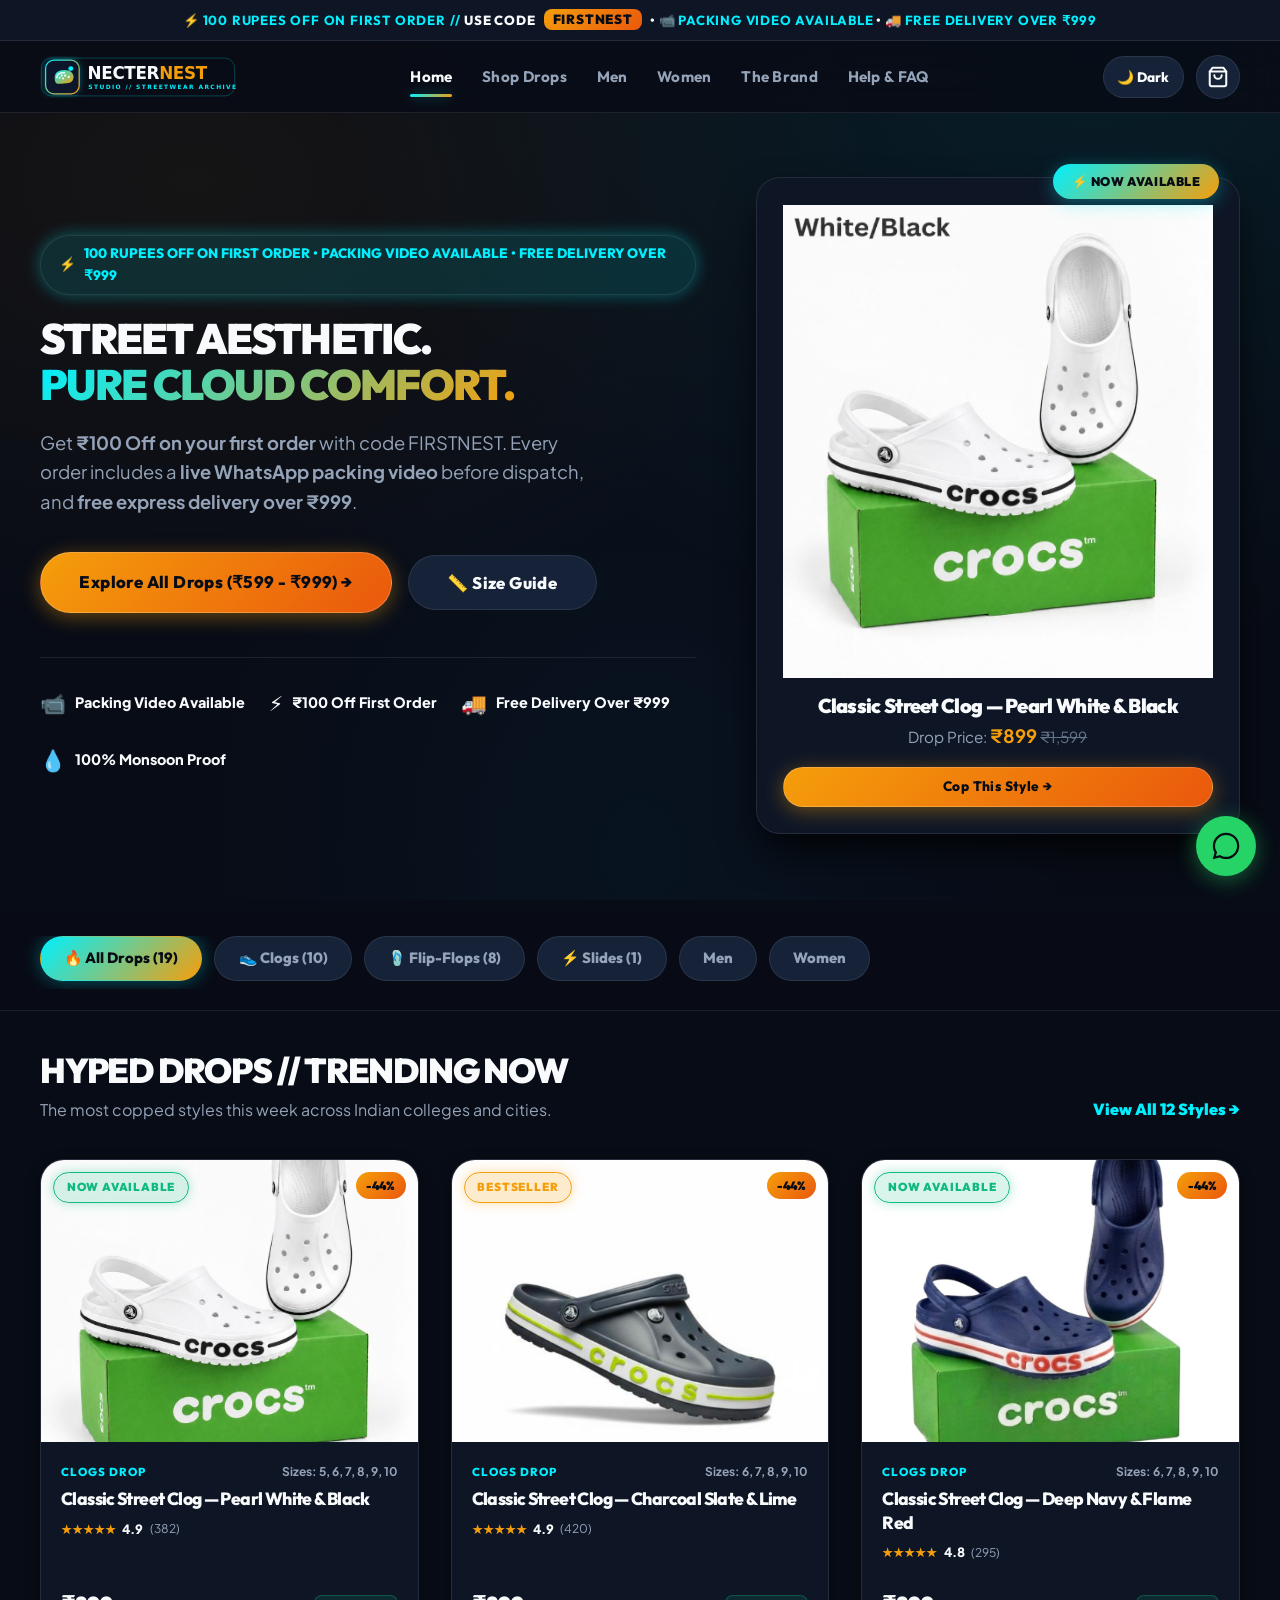
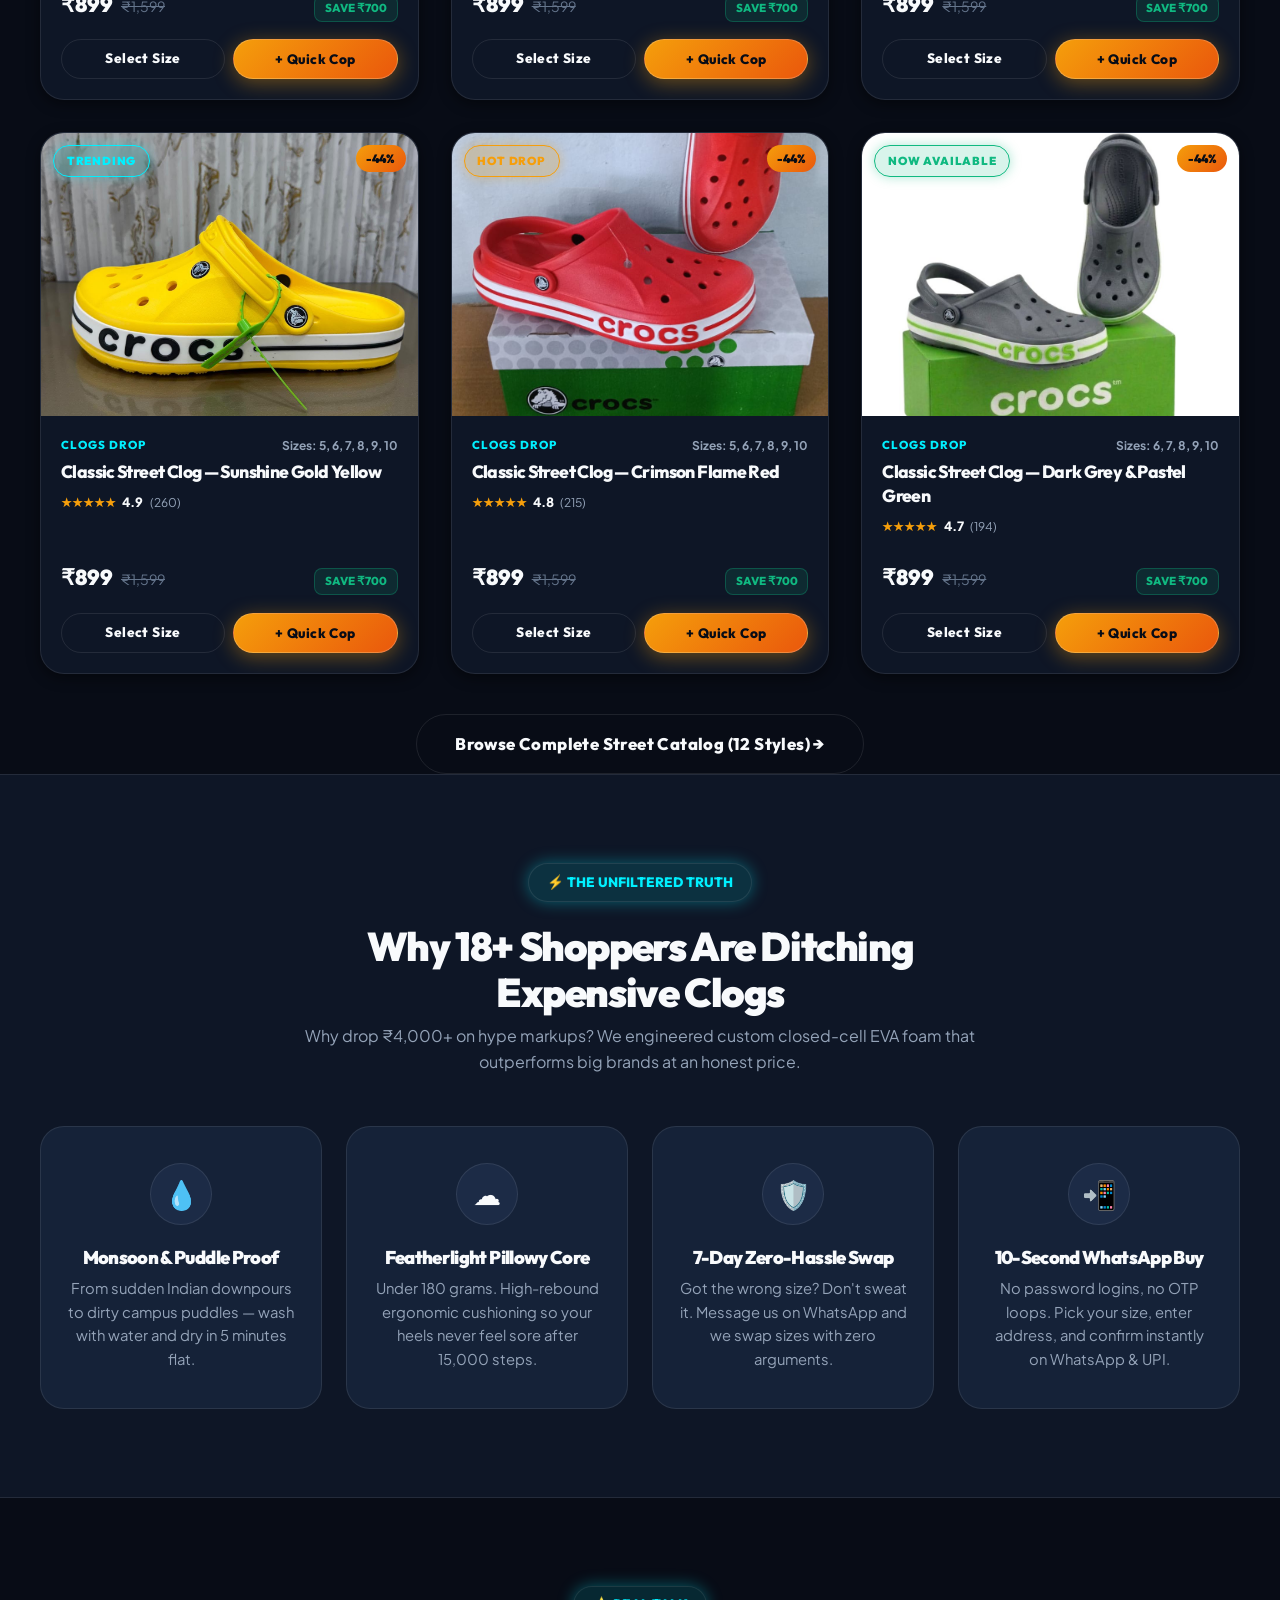
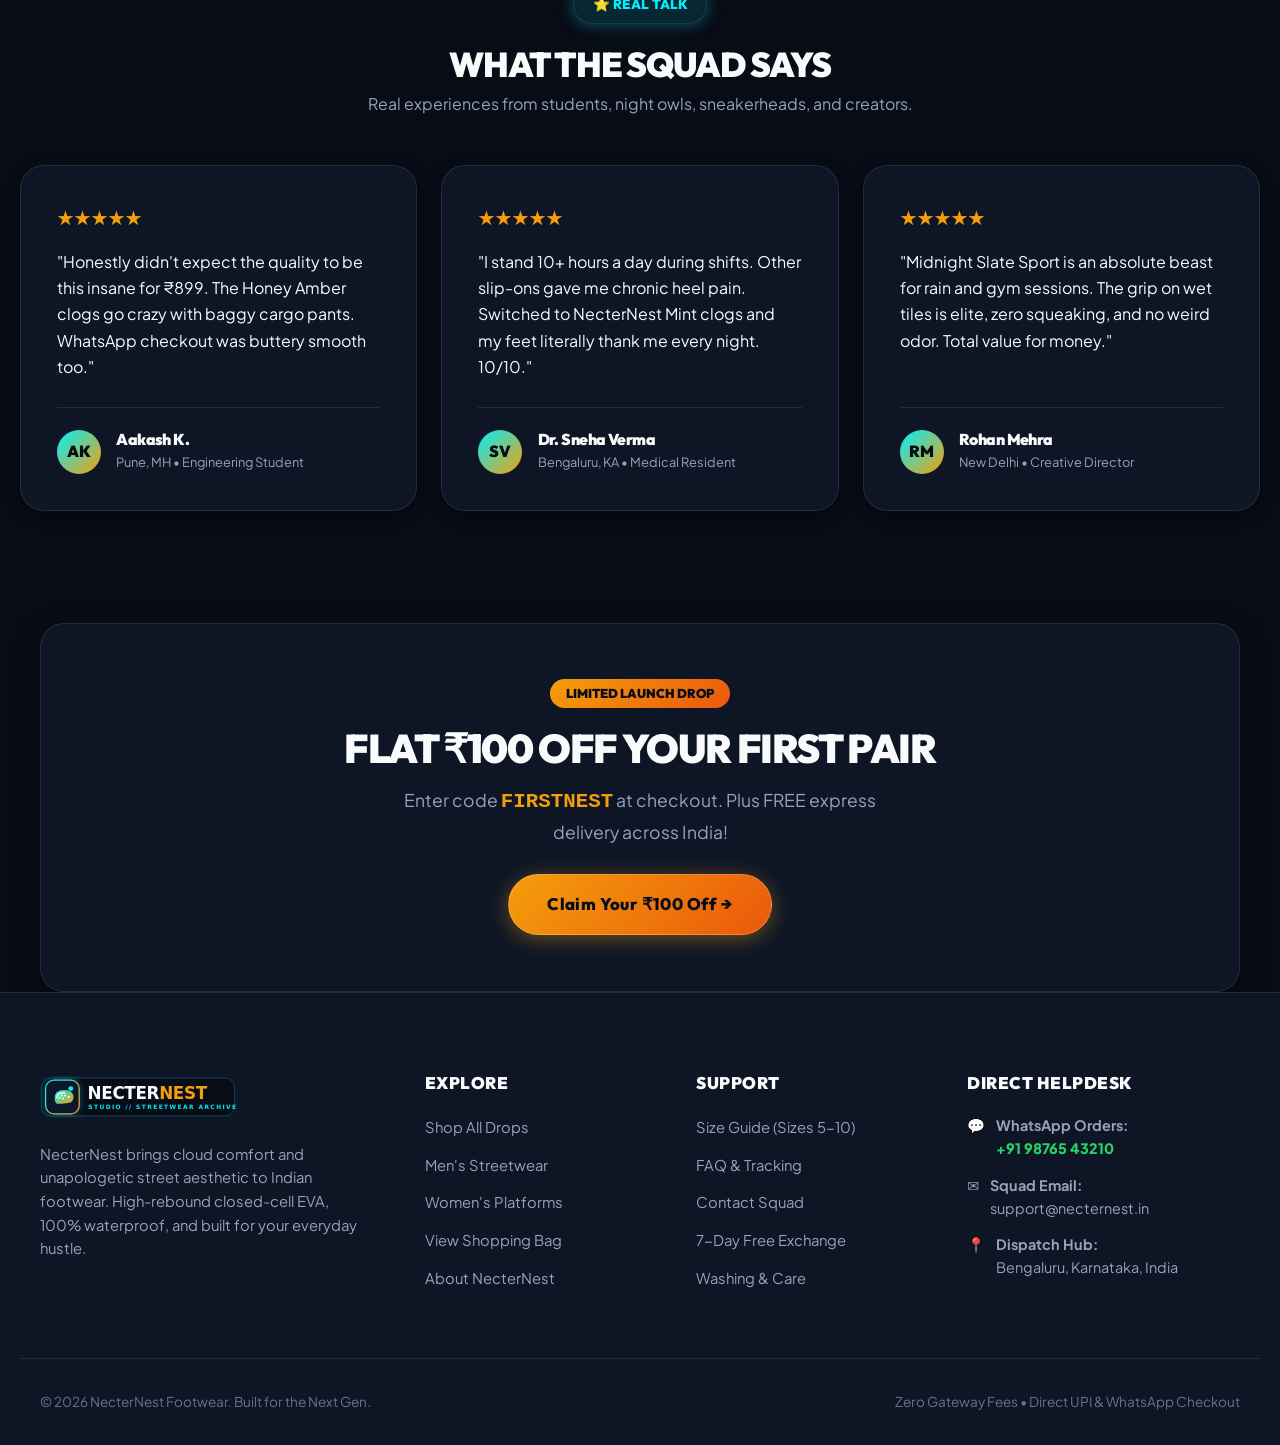
==== commit 520200ce: "feat: real product photos, instant WhatsApp checkout modal with customer details, customizable stock" ====
--- a/index.html
+++ b/index.html
@@ -24,13 +24,13 @@
   <meta property="og:url" content="https://devaritra009.github.io/necternest/">
   <meta property="og:title" content="NecterNest — Street Aesthetic. Cloud Comfort.">
   <meta property="og:description" content="Featherlight, 100% waterproof cloud clogs starting at just ₹799. Fast WhatsApp orders!">
-  <meta property="og:image" content="images/clog-honey-amber.svg">
+  <meta property="og:image" content="images/products/clog-white-black.jpg">
 
   <!-- Twitter Card Tags -->
   <meta name="twitter:card" content="summary_large_image">
   <meta name="twitter:title" content="NecterNest — Cloud Street Clogs India">
-  <meta name="twitter:description" content="Featherlight EVA clogs starting at ₹799. 7-day easy exchange across India.">
-  <meta name="twitter:image" content="images/clog-honey-amber.svg">
+  <meta name="twitter:description" content="Featherlight EVA footwear. ₹100 off on first order, live packing video & free delivery over ₹999.">
+  <meta name="twitter:image" content="images/products/clog-white-black.jpg">
 
   <!-- Favicon -->
   <link rel="icon" type="image/svg+xml" href="images/logo.svg">
@@ -47,7 +47,7 @@
 
   <!-- Top Announcement Bar (Streetwear Ticker) -->
   <div class="announcement-bar" role="region" aria-label="Announcement">
-    <span>⚡ <strong>DROP 01 LIVE //</strong> UNFILTERED COMFORT • FLAT ₹100 OFF WITH CODE <span class="badge-code">FIRSTNEST</span> • FREE DELIVERY OVER ₹999</span>
+    <span>⚡ <strong>100 RUPEES OFF ON FIRST ORDER //</strong> USE CODE <span class="badge-code">FIRSTNEST</span> • 📹 <strong>PACKING VIDEO AVAILABLE</strong> • 🚚 <strong>FREE DELIVERY OVER ₹999</strong></span>
   </div>
 
   <!-- Site Navigation Header -->
@@ -106,31 +106,32 @@
       <div class="container hero-grid">
         <div class="hero-content">
           <div class="hero-pill">
-            <span>🔥</span> DROP 01 // THE DAILY STREET ESSENTIAL
+            <span>⚡</span> 100 RUPEES OFF ON FIRST ORDER • PACKING VIDEO AVAILABLE • FREE DELIVERY OVER ₹999
           </div>
           <h1 class="hero-title">
             STREET AESTHETIC. <span>PURE CLOUD COMFORT.</span>
           </h1>
           <p class="hero-description">
-            Engineered for campus hallways, midnight drives, monsoon commutes, and everyday hangs. Featherlight high-rebound EVA foam that never bottoms out.
+            Get <strong>₹100 Off on your first order</strong> with code <span class="badge-code">FIRSTNEST</span>. Every order includes a <strong>live WhatsApp packing video</strong> before dispatch, and <strong>free express delivery over ₹999</strong>.
           </p>
           <div class="hero-cta-group">
-            <a href="shop.html" class="btn btn-primary btn-lg">Explore All Drops (₹799 - ₹999) &rarr;</a>
-            <button type="button" class="btn btn-secondary btn-lg" onclick="openSizeModal()">📏 Sizing Guide</button>
+            <a href="shop.html" class="btn btn-primary btn-lg">Explore All Drops (₹599 - ₹999) &rarr;</a>
+            <button type="button" class="btn btn-secondary btn-lg" onclick="openSizeModal()">📏 Size Guide</button>
           </div>
           <div class="hero-trust-row">
-            <div class="trust-item"><span class="icon">☁️</span> Zero-Heel Fatigue</div>
+            <div class="trust-item"><span class="icon">📹</span> Packing Video Available</div>
+            <div class="trust-item"><span class="icon">⚡</span> ₹100 Off First Order</div>
+            <div class="trust-item"><span class="icon">🚚</span> Free Delivery Over ₹999</div>
             <div class="trust-item"><span class="icon">💧</span> 100% Monsoon Proof</div>
-            <div class="trust-item"><span class="icon">🛡️</span> 7-Day Size Swap</div>
           </div>
         </div>
 
         <div class="hero-media">
           <div class="hero-card-preview">
-            <span class="hero-badge-float">⚡ DROP #01 HYPED</span>
-            <img src="images/clog-honey-amber.svg" alt="NecterNest signature Honey Amber Clog" width="540" height="400" class="hero-img">
+            <span class="hero-badge-float">⚡ NOW AVAILABLE</span>
+            <img src="images/products/clog-white-black.jpg" alt="NecterNest Classic Street Clog in Pearl White & Black" width="540" height="400" class="hero-img">
             <div class="hero-card-footer mt-3">
-              <h3 style="font-size: 1.25rem;">CloudStep Classic Honey Amber</h3>
+              <h3 style="font-size: 1.25rem;">Classic Street Clog — Pearl White &amp; Black</h3>
               <p style="font-size: 0.95rem; margin-top: 0.25rem;">Drop Price: <strong style="color: var(--primary); font-size: 1.15rem;">₹899</strong> <del style="color: var(--text-light);">₹1,599</del></p>
               <a href="product.html?id=1" class="btn btn-primary btn-sm mt-3 w-100">Cop This Style &rarr;</a>
             </div>
@@ -142,11 +143,12 @@
     <!-- Category Filter Strip -->
     <section class="category-strip" aria-label="Category Quick Links">
       <div class="container category-pills-row">
-        <a href="shop.html" class="filter-chip active">🔥 All Drops (12)</a>
-        <a href="shop.html?cat=Men" class="filter-chip">👟 Men's Streetwear</a>
-        <a href="shop.html?cat=Women" class="filter-chip">🌸 Women's Platforms</a>
-        <a href="shop.html?cat=Unisex" class="filter-chip">⚡ Unisex Staples</a>
-        <a href="shop.html?sort=price-low" class="filter-chip">🏷️ Steal Deals Under ₹850</a>
+        <a href="shop.html" class="filter-chip active">🔥 All Drops (19)</a>
+        <a href="shop.html?cat=Clogs" class="filter-chip">👟 Clogs (10)</a>
+        <a href="shop.html?cat=Flip-Flops" class="filter-chip">🩴 Flip-Flops (8)</a>
+        <a href="shop.html?cat=Slides" class="filter-chip">⚡ Slides (1)</a>
+        <a href="shop.html?cat=Men" class="filter-chip">Men</a>
+        <a href="shop.html?cat=Women" class="filter-chip">Women</a>
       </div>
     </section>
 
@@ -294,7 +296,7 @@
       <div class="footer-col">
         <h4>SUPPORT</h4>
         <ul class="footer-links">
-          <li><a href="javascript:void(0)" onclick="openSizeModal()">Sizing Chart (UK 5-11)</a></li>
+          <li><a href="javascript:void(0)" onclick="openSizeModal()">Size Guide (Sizes 5-10)</a></li>
           <li><a href="contact.html#faq">FAQ &amp; Tracking</a></li>
           <li><a href="contact.html">Contact Squad</a></li>
           <li><a href="about.html#exchange">7-Day Free Exchange</a></li>
--- a/css/style.css
+++ b/css/style.css
@@ -906,6 +906,49 @@
   box-shadow: 0 0 10px var(--neon-cyan-glow);
 }
 
+.badge.badge-available {
+  background-color: rgba(16, 185, 129, 0.16);
+  color: #10B981;
+  border-color: #10B981;
+  box-shadow: 0 0 12px rgba(16, 185, 129, 0.35);
+}
+
+.badge.badge-soldout {
+  background-color: rgba(239, 68, 68, 0.2);
+  color: #EF4444;
+  border-color: #EF4444;
+  box-shadow: 0 0 12px rgba(239, 68, 68, 0.35);
+}
+
+.badge.badge-hot {
+  background-color: rgba(245, 158, 11, 0.2);
+  color: #F59E0B;
+  border-color: #F59E0B;
+  box-shadow: 0 0 12px rgba(245, 158, 11, 0.35);
+}
+
+.badge.badge-cyan {
+  background-color: rgba(0, 240, 255, 0.15);
+  color: #00F0FF;
+  border-color: #00F0FF;
+  box-shadow: 0 0 12px rgba(0, 240, 255, 0.3);
+}
+
+.product-card.out-of-stock .product-card-img {
+  filter: grayscale(45%);
+  opacity: 0.8;
+}
+
+.btn.disabled, .btn:disabled {
+  opacity: 0.55 !important;
+  cursor: not-allowed !important;
+  pointer-events: none !important;
+  background-color: var(--bg-surface-elevated) !important;
+  border-color: var(--border-color) !important;
+  color: var(--text-muted) !important;
+  box-shadow: none !important;
+}
+
 .discount-pill {
   position: absolute;
   top: 12px;
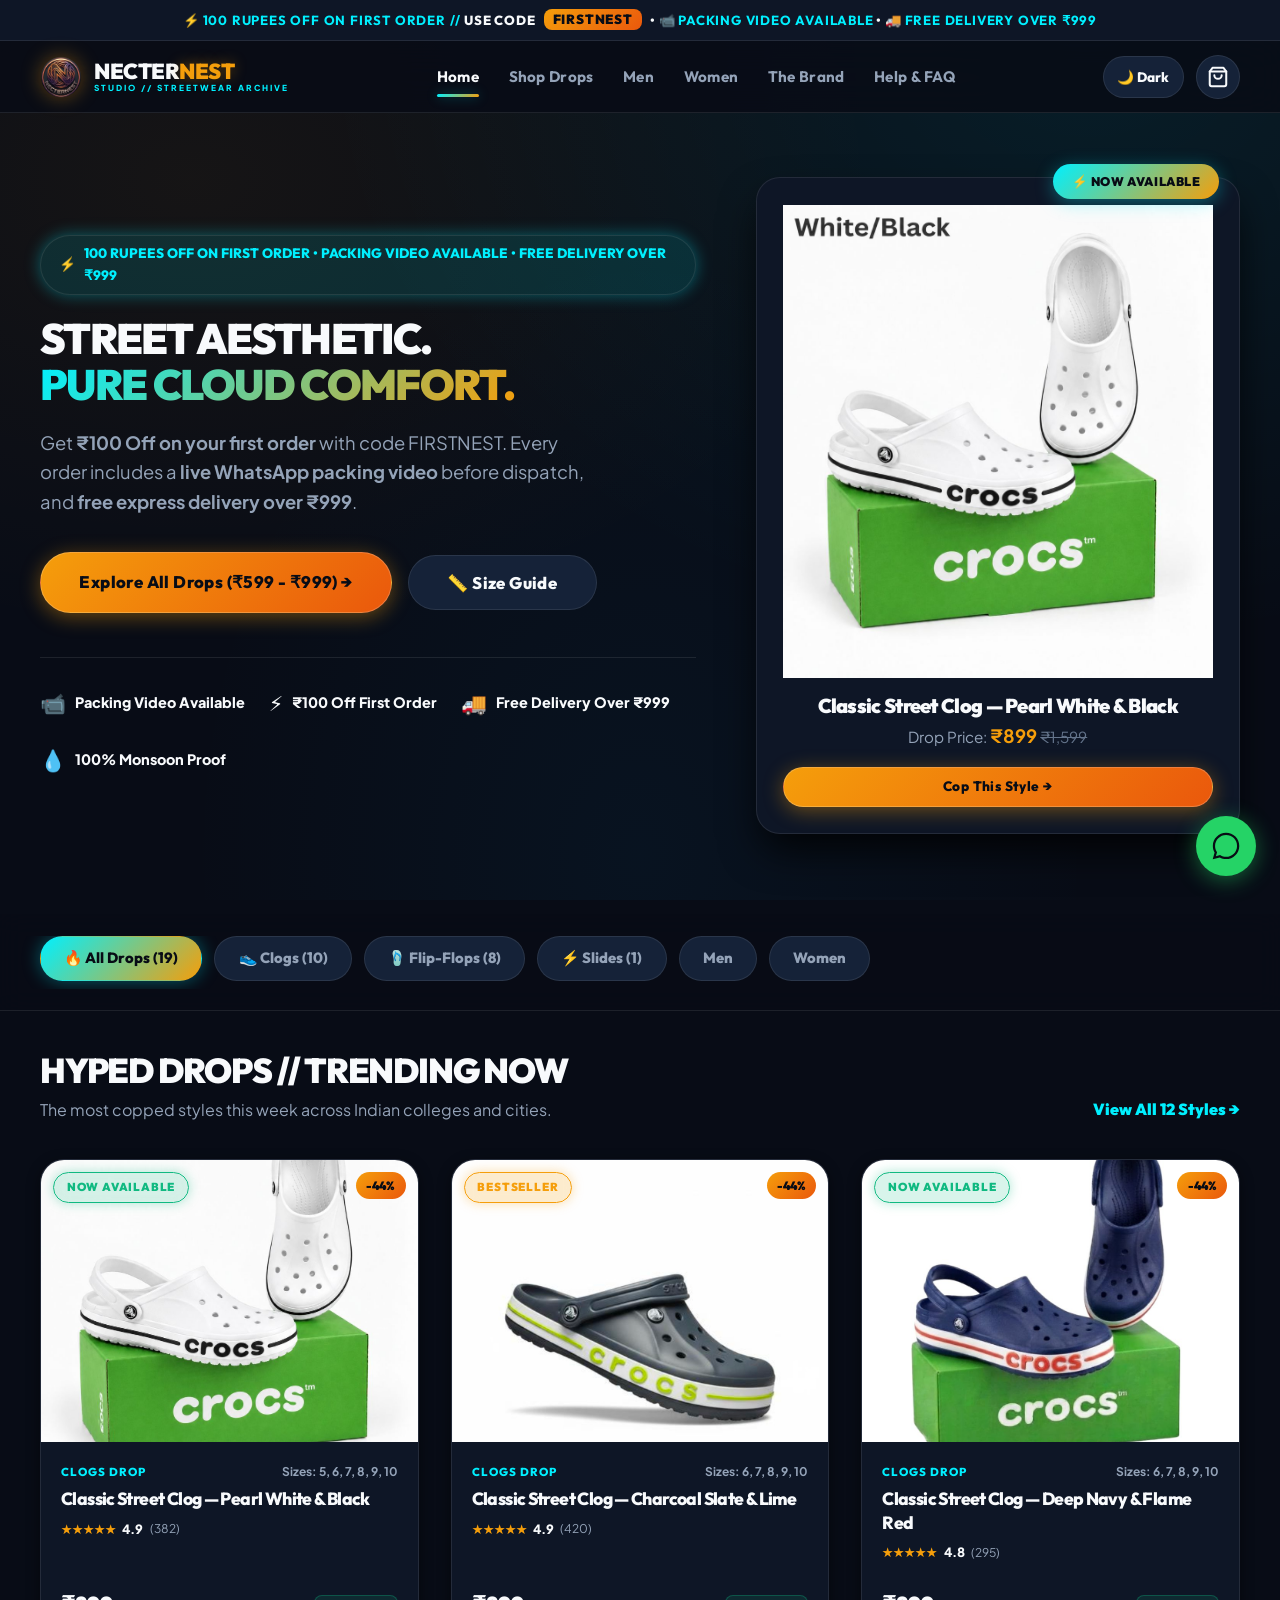
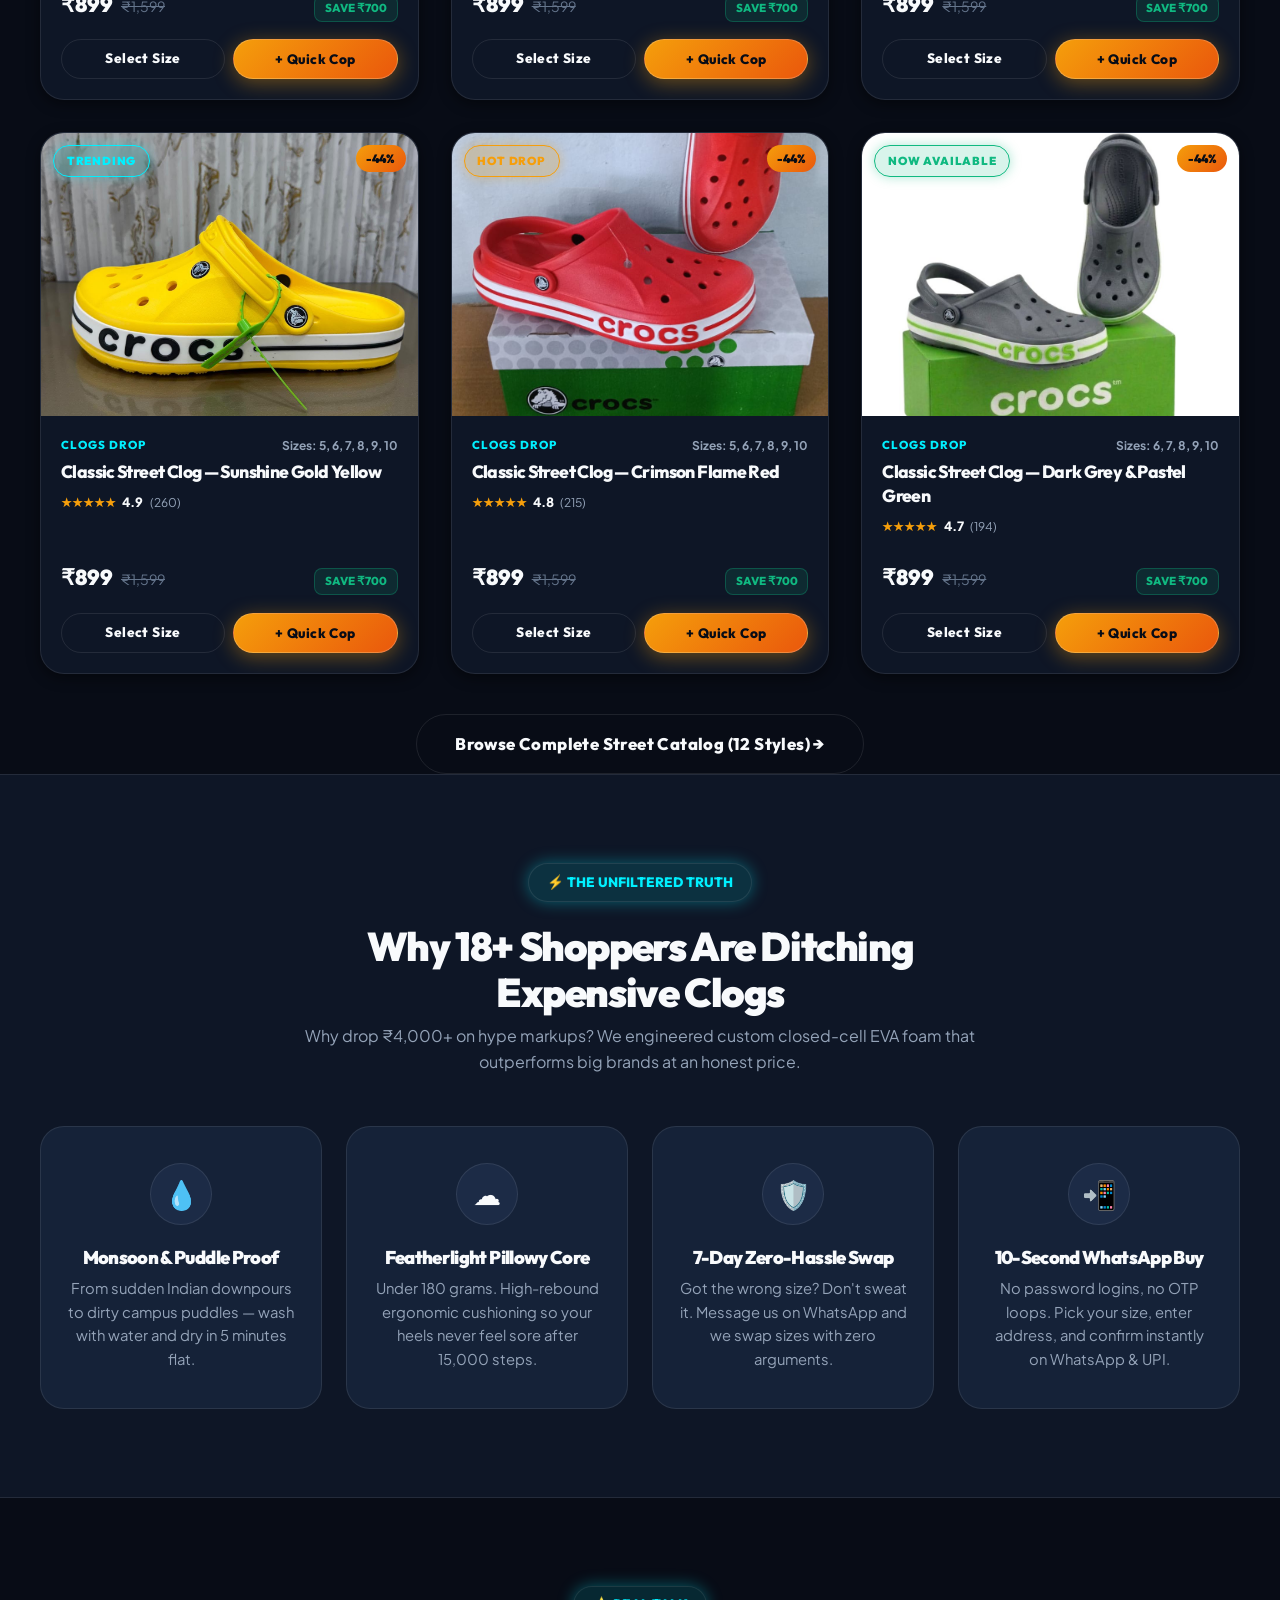
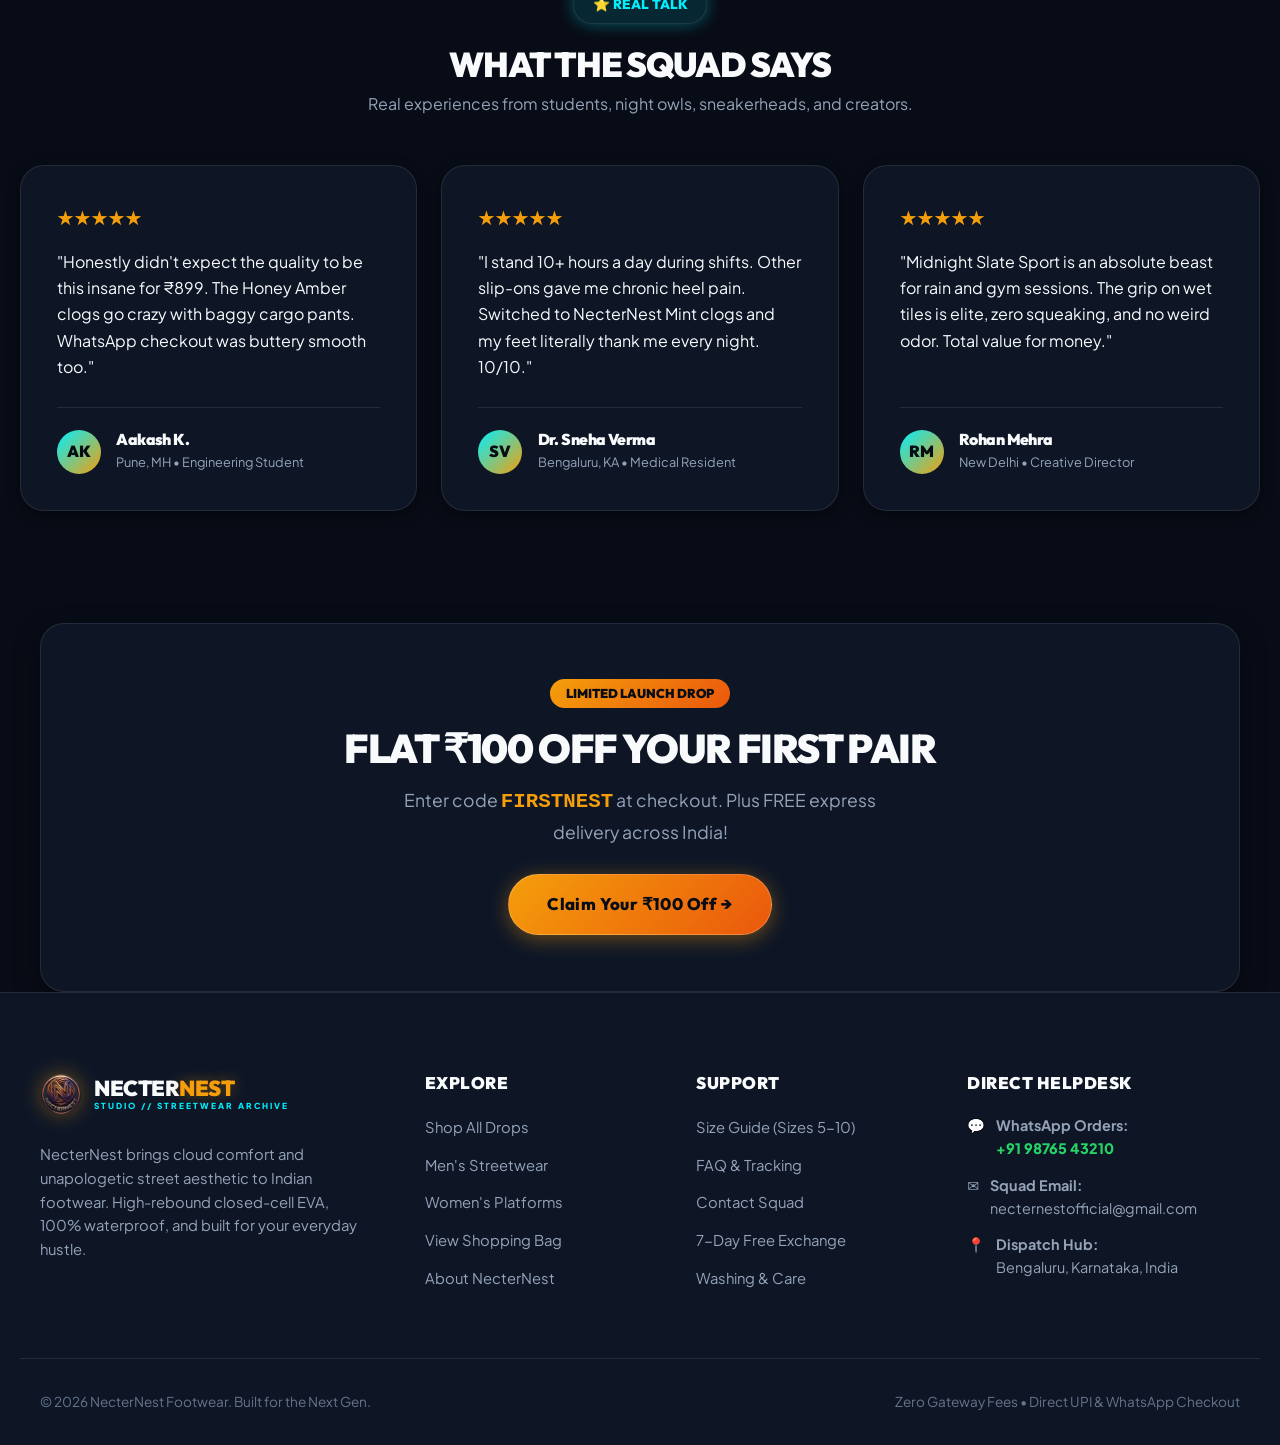
==== commit 80011c98: "feat: launch official 3D emblem logo and update email to necternestofficial@gmail.com" ====
--- a/index.html
+++ b/index.html
@@ -24,16 +24,18 @@
   <meta property="og:url" content="https://devaritra009.github.io/necternest/">
   <meta property="og:title" content="NecterNest — Street Aesthetic. Cloud Comfort.">
   <meta property="og:description" content="Featherlight, 100% waterproof cloud clogs starting at just ₹799. Fast WhatsApp orders!">
-  <meta property="og:image" content="images/products/clog-white-black.jpg">
+  <meta property="og:image" content="images/og-brand.jpg">
 
   <!-- Twitter Card Tags -->
   <meta name="twitter:card" content="summary_large_image">
   <meta name="twitter:title" content="NecterNest — Cloud Street Clogs India">
   <meta name="twitter:description" content="Featherlight EVA footwear. ₹100 off on first order, live packing video & free delivery over ₹999.">
-  <meta name="twitter:image" content="images/products/clog-white-black.jpg">
+  <meta name="twitter:image" content="images/og-brand.jpg">
 
   <!-- Favicon -->
-  <link rel="icon" type="image/svg+xml" href="images/logo.svg">
+  <link rel="icon" type="image/png" sizes="32x32" href="images/favicon-32.png">
+  <link rel="icon" type="image/png" sizes="192x192" href="images/favicon.png">
+  <link rel="apple-touch-icon" href="images/favicon.png">
 
   <!-- Google Fonts: Outfit (Display & Headings) + Plus Jakarta Sans (Body) -->
   <link rel="preconnect" href="https://fonts.googleapis.com">
@@ -55,7 +57,11 @@
     <div class="container header-inner">
       <!-- Brand Logo -->
       <a href="index.html" class="brand-logo" aria-label="NecterNest Home">
-        <img src="images/logo.svg" alt="NecterNest - Street Cloud Comfort Logo" width="200" height="42">
+        <img src="images/logo-badge.png" alt="NecterNest 3D Crest" class="brand-crest" width="42" height="42">
+        <div class="brand-text-block">
+          <span class="brand-title">NECTER<span class="brand-highlight">NEST</span></span>
+          <span class="brand-sub">STUDIO // STREETWEAR ARCHIVE</span>
+        </div>
       </a>
 
       <!-- Desktop Nav Links -->
@@ -274,8 +280,12 @@
     <div class="container footer-grid">
       <!-- Col 1: About & Logo -->
       <div class="footer-logo-desc">
-        <a href="index.html" class="brand-logo" aria-label="NecterNest Home">
-          <img src="images/logo.svg" alt="NecterNest Logo" width="180" height="38">
+        <a href="index.html" class="brand-logo footer-logo" aria-label="NecterNest Home">
+          <img src="images/logo-badge.png" alt="NecterNest 3D Crest" class="brand-crest" width="38" height="38">
+          <div class="brand-text-block">
+            <span class="brand-title">NECTER<span class="brand-highlight">NEST</span></span>
+            <span class="brand-sub">STUDIO // STREETWEAR ARCHIVE</span>
+          </div>
         </a>
         <p>NecterNest brings cloud comfort and unapologetic street aesthetic to Indian footwear. High-rebound closed-cell EVA, 100% waterproof, and built for your everyday hustle.</p>
       </div>
@@ -319,7 +329,7 @@
             <span>✉️</span> 
             <div>
               <strong>Squad Email:</strong><br>
-              support@necternest.in
+              necternestofficial@gmail.com
             </div>
           </li>
           <li>
--- a/css/style.css
+++ b/css/style.css
@@ -380,14 +380,79 @@
 }
 
 .brand-logo {
-  display: flex;
-  align-items: center;
-  height: 48px;
+  display: inline-flex;
+  align-items: center;
+  gap: 0.75rem;
+  text-decoration: none;
+  transition: transform var(--transition-fast);
+}
+
+.brand-logo:hover {
+  transform: translateY(-1px);
+}
+
+.brand-crest {
+  width: 42px;
+  height: 42px;
+  border-radius: 50%;
+  object-fit: cover;
+  flex-shrink: 0;
+  filter: drop-shadow(0 0 10px rgba(245, 158, 11, 0.4));
+  transition: all var(--transition-normal);
+}
+
+.brand-logo:hover .brand-crest {
+  filter: drop-shadow(0 0 16px rgba(245, 158, 11, 0.75));
+  transform: rotate(4deg) scale(1.05);
+}
+
+.brand-text-block {
+  display: flex;
+  flex-direction: column;
+  justify-content: center;
+  line-height: 1.05;
+}
+
+.brand-title {
+  font-family: 'Outfit', sans-serif;
+  font-size: 1.35rem;
+  font-weight: 900;
+  color: var(--text-main);
+  letter-spacing: -0.5px;
+  line-height: 1;
+}
+
+.brand-title .brand-highlight {
+  color: var(--primary);
+  text-shadow: 0 0 14px var(--primary-glow);
+}
+
+.brand-sub {
+  font-family: 'Plus Jakarta Sans', sans-serif;
+  font-size: 0.52rem;
+  font-weight: 800;
+  color: var(--neon-cyan);
+  letter-spacing: 2px;
+  text-transform: uppercase;
+  margin-top: 2px;
+  line-height: 1;
 }
 
 .brand-logo img {
   height: 42px;
   width: auto;
+}
+
+[data-theme="light"] .brand-title {
+  color: #0F172A;
+}
+
+[data-theme="light"] .brand-title .brand-highlight {
+  color: var(--primary);
+}
+
+[data-theme="light"] .brand-sub {
+  color: var(--neon-cyan);
 }
 
 [data-theme="light"] .brand-logo .brand-text-logo {
@@ -597,6 +662,20 @@
     height: 32px;
   }
 
+  .brand-crest {
+    width: 36px;
+    height: 36px;
+  }
+
+  .brand-title {
+    font-size: 1.15rem;
+  }
+
+  .brand-sub {
+    font-size: 0.44rem;
+    letter-spacing: 1.4px;
+  }
+
   .header-actions {
     gap: 0.4rem;
   }
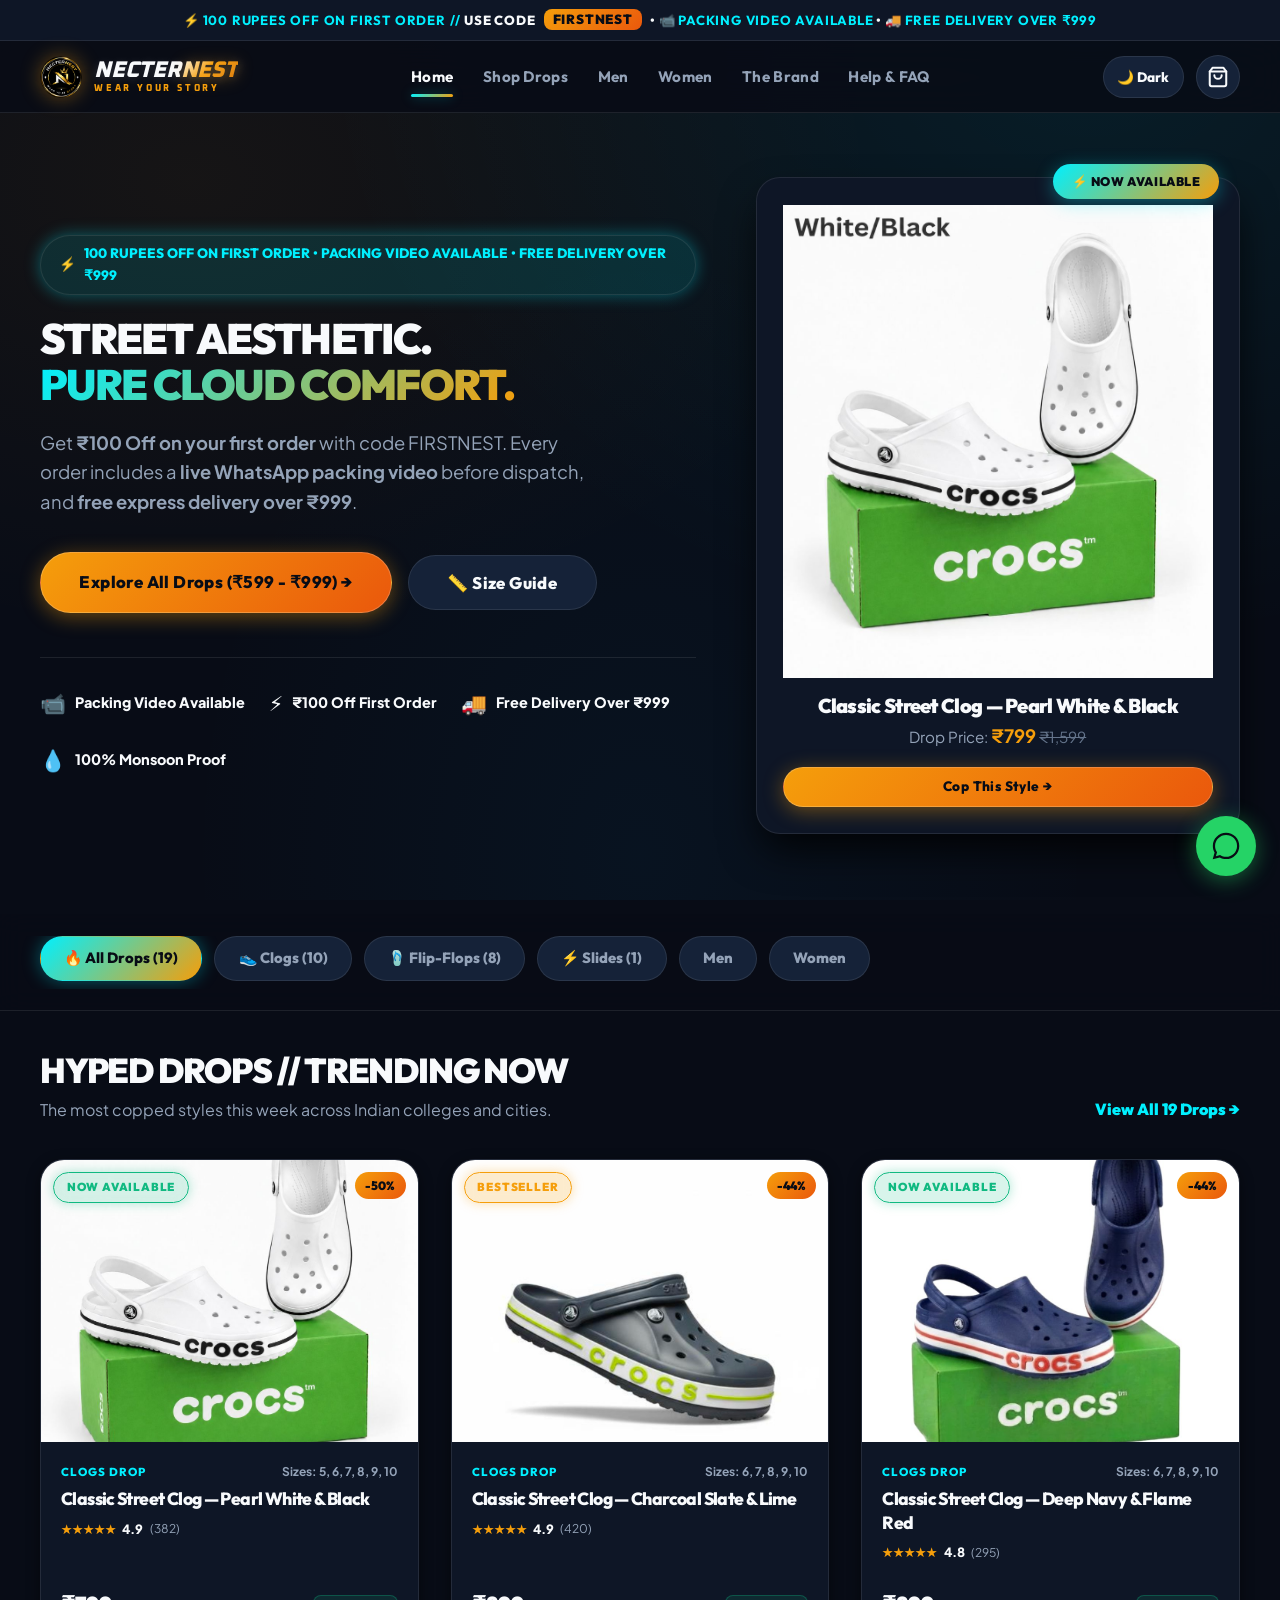
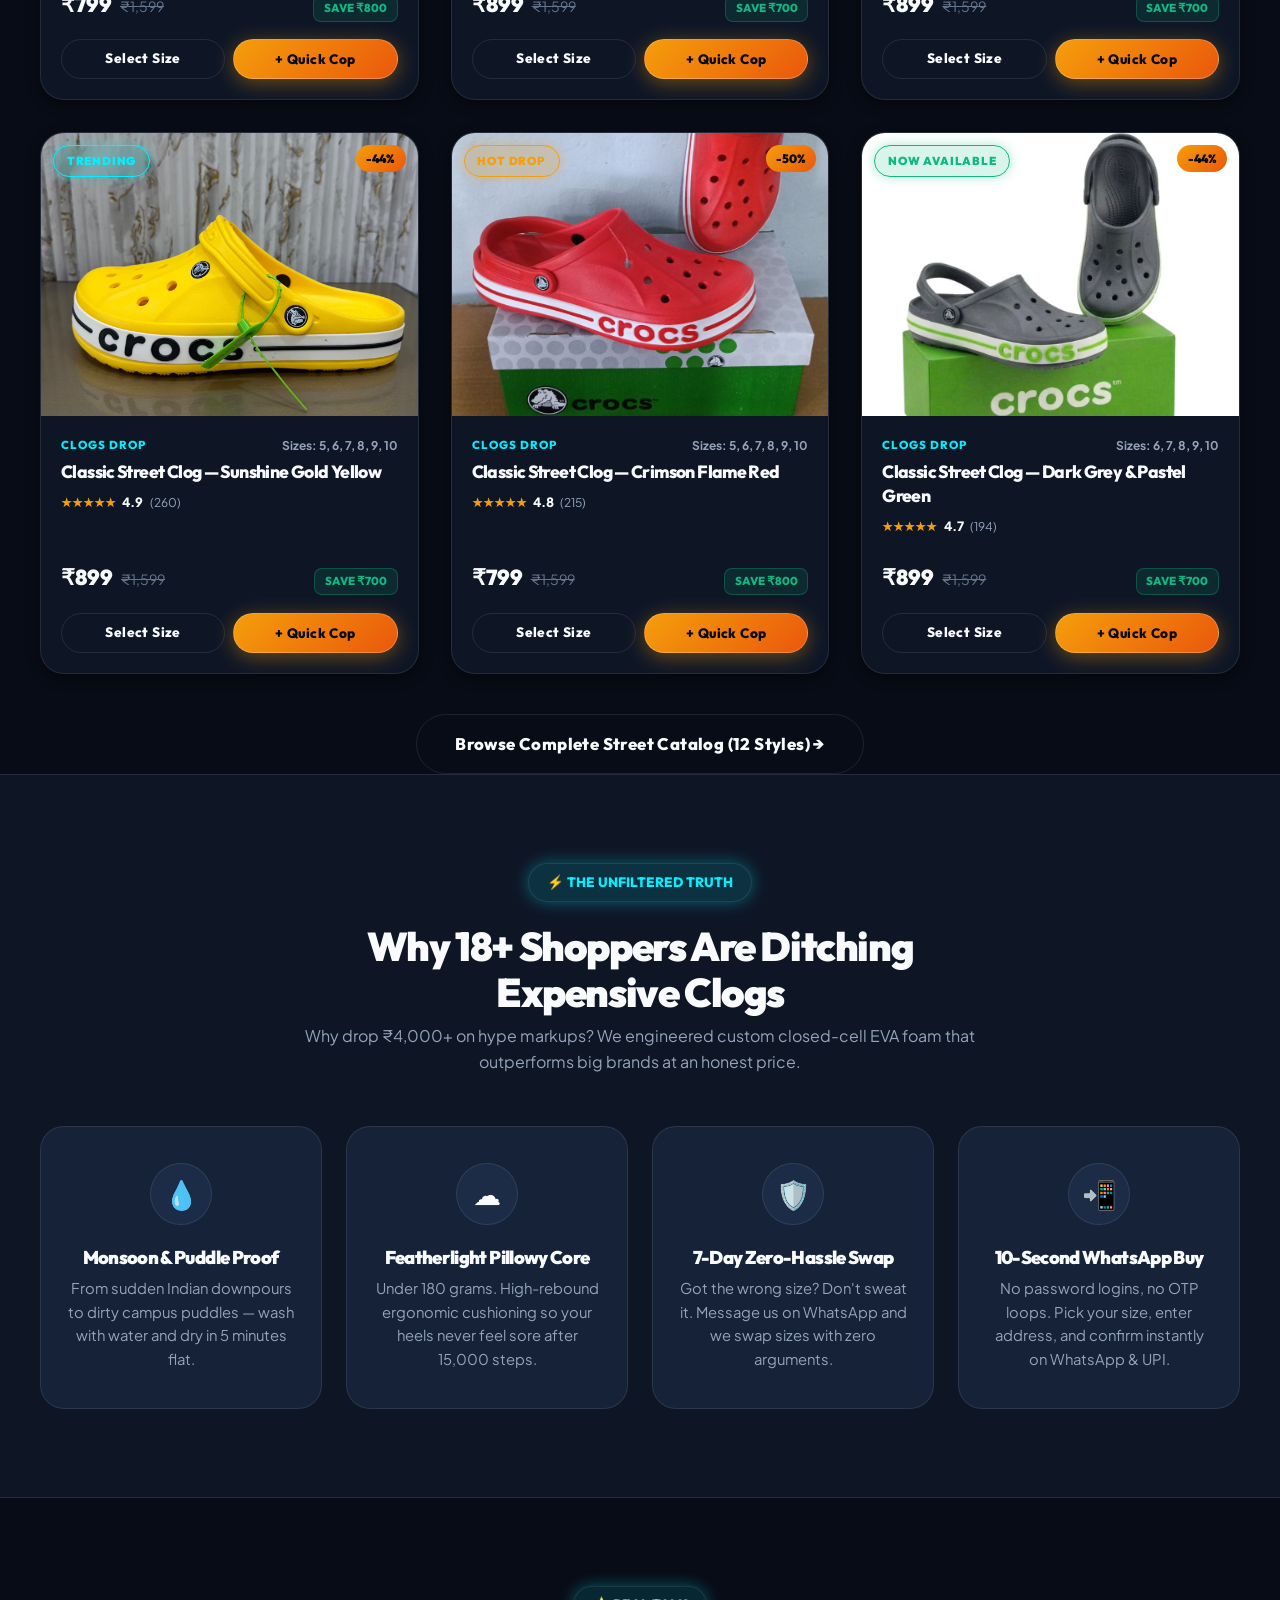
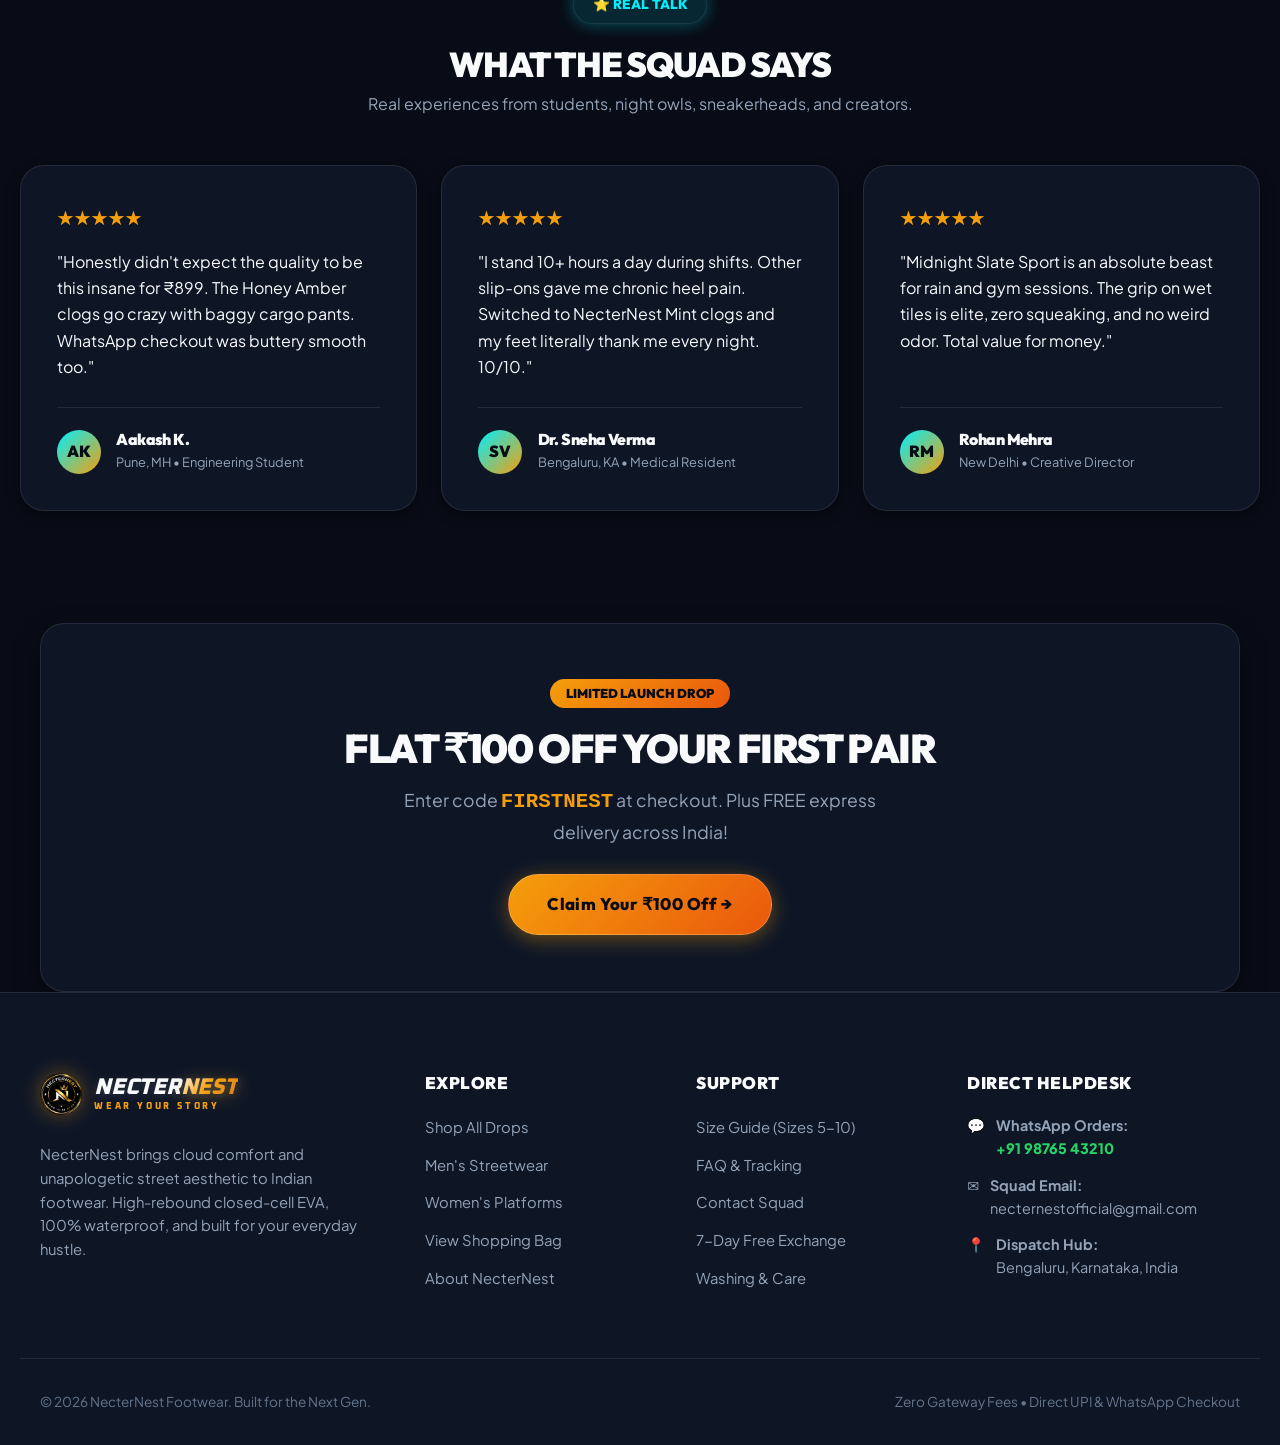
==== commit e445c099: "fix: dynamically sync hero section pricing & badge from catalog, launch new logo crest, and apply Ox" ====
--- a/index.html
+++ b/index.html
@@ -37,10 +37,10 @@
   <link rel="icon" type="image/png" sizes="192x192" href="images/favicon.png">
   <link rel="apple-touch-icon" href="images/favicon.png">
 
-  <!-- Google Fonts: Outfit (Display & Headings) + Plus Jakarta Sans (Body) -->
+  <!-- Google Fonts: Oxanium (Brand Display & Logo) + Outfit (Headings) + Plus Jakarta Sans (Body) -->
   <link rel="preconnect" href="https://fonts.googleapis.com">
   <link rel="preconnect" href="https://fonts.gstatic.com" crossorigin>
-  <link href="https://fonts.googleapis.com/css2?family=Outfit:wght@400;600;700;800;900&family=Plus+Jakarta+Sans:wght@400;500;600;700;800&display=swap" rel="stylesheet">
+  <link href="https://fonts.googleapis.com/css2?family=Oxanium:ital,wght@0,600;0,700;0,800;0,900;1,700;1,800;1,900&family=Outfit:wght@400;600;700;800;900&family=Plus+Jakarta+Sans:wght@400;500;600;700;800&display=swap" rel="stylesheet">
 
   <!-- Core Stylesheet -->
   <link rel="stylesheet" href="css/style.css">
@@ -60,7 +60,7 @@
         <img src="images/logo-badge.png" alt="NecterNest 3D Crest" class="brand-crest" width="42" height="42">
         <div class="brand-text-block">
           <span class="brand-title">NECTER<span class="brand-highlight">NEST</span></span>
-          <span class="brand-sub">STUDIO // STREETWEAR ARCHIVE</span>
+          <span class="brand-sub">WEAR YOUR STORY</span>
         </div>
       </a>
 
@@ -138,7 +138,7 @@
             <img src="images/products/clog-white-black.jpg" alt="NecterNest Classic Street Clog in Pearl White & Black" width="540" height="400" class="hero-img">
             <div class="hero-card-footer mt-3">
               <h3 style="font-size: 1.25rem;">Classic Street Clog — Pearl White &amp; Black</h3>
-              <p style="font-size: 0.95rem; margin-top: 0.25rem;">Drop Price: <strong style="color: var(--primary); font-size: 1.15rem;">₹899</strong> <del style="color: var(--text-light);">₹1,599</del></p>
+              <p style="font-size: 0.95rem; margin-top: 0.25rem;">Drop Price: <strong style="color: var(--primary); font-size: 1.15rem;">₹799</strong> <del style="color: var(--text-light);">₹1,599</del></p>
               <a href="product.html?id=1" class="btn btn-primary btn-sm mt-3 w-100">Cop This Style &rarr;</a>
             </div>
           </div>
@@ -165,7 +165,7 @@
           <h2 class="section-title">HYPED DROPS // TRENDING NOW</h2>
           <p class="section-subtitle">The most copped styles this week across Indian colleges and cities.</p>
         </div>
-        <a href="shop.html" class="view-all-link">View All 12 Styles &rarr;</a>
+        <a href="shop.html" class="view-all-link">View All 19 Drops &rarr;</a>
       </div>
 
       <!-- Grid populated by js/main.js (initHomePage) -->
@@ -284,7 +284,7 @@
           <img src="images/logo-badge.png" alt="NecterNest 3D Crest" class="brand-crest" width="38" height="38">
           <div class="brand-text-block">
             <span class="brand-title">NECTER<span class="brand-highlight">NEST</span></span>
-            <span class="brand-sub">STUDIO // STREETWEAR ARCHIVE</span>
+            <span class="brand-sub">WEAR YOUR STORY</span>
           </div>
         </a>
         <p>NecterNest brings cloud comfort and unapologetic street aesthetic to Indian footwear. High-rebound closed-cell EVA, 100% waterproof, and built for your everyday hustle.</p>
--- a/css/style.css
+++ b/css/style.css
@@ -1,3 +1,5 @@
+@import url('https://fonts.googleapis.com/css2?family=Oxanium:ital,wght@0,600;0,700;0,800;0,900;1,700;1,800;1,900&display=swap');
+
 /* ==========================================================================
    NECTERNEST — CLOUD STREET COMFORT FOOTWEAR
    Theme: Modern Tech-Streetwear with Dynamic Dark & White Mode Toggle
@@ -414,27 +416,33 @@
 }
 
 .brand-title {
-  font-family: 'Outfit', sans-serif;
-  font-size: 1.35rem;
+  font-family: 'Oxanium', 'Outfit', sans-serif;
+  font-style: italic;
+  font-size: 1.42rem;
   font-weight: 900;
-  color: var(--text-main);
-  letter-spacing: -0.5px;
+  color: #F8FAFC;
+  letter-spacing: -0.01em;
   line-height: 1;
+  text-transform: uppercase;
+  text-shadow: 0 2px 10px rgba(255, 255, 255, 0.15);
 }
 
 .brand-title .brand-highlight {
-  color: var(--primary);
-  text-shadow: 0 0 14px var(--primary-glow);
+  color: #F59E0B;
+  background: linear-gradient(135deg, #FFFBEB 0%, #F59E0B 45%, #D97706 100%);
+  -webkit-background-clip: text;
+  -webkit-text-fill-color: transparent;
+  filter: drop-shadow(0 2px 8px rgba(245, 158, 11, 0.4));
 }
 
 .brand-sub {
-  font-family: 'Plus Jakarta Sans', sans-serif;
-  font-size: 0.52rem;
-  font-weight: 800;
-  color: var(--neon-cyan);
-  letter-spacing: 2px;
+  font-family: 'Oxanium', 'Plus Jakarta Sans', sans-serif;
+  font-size: 0.54rem;
+  font-weight: 800;
+  color: #F59E0B;
+  letter-spacing: 2.8px;
   text-transform: uppercase;
-  margin-top: 2px;
+  margin-top: 3px;
   line-height: 1;
 }
 
@@ -445,14 +453,19 @@
 
 [data-theme="light"] .brand-title {
   color: #0F172A;
+  text-shadow: none;
 }
 
 [data-theme="light"] .brand-title .brand-highlight {
-  color: var(--primary);
+  color: #D97706;
+  background: linear-gradient(135deg, #D97706 0%, #B45309 100%);
+  -webkit-background-clip: text;
+  -webkit-text-fill-color: transparent;
+  filter: none;
 }
 
 [data-theme="light"] .brand-sub {
-  color: var(--neon-cyan);
+  color: #D97706;
 }
 
 [data-theme="light"] .brand-logo .brand-text-logo {
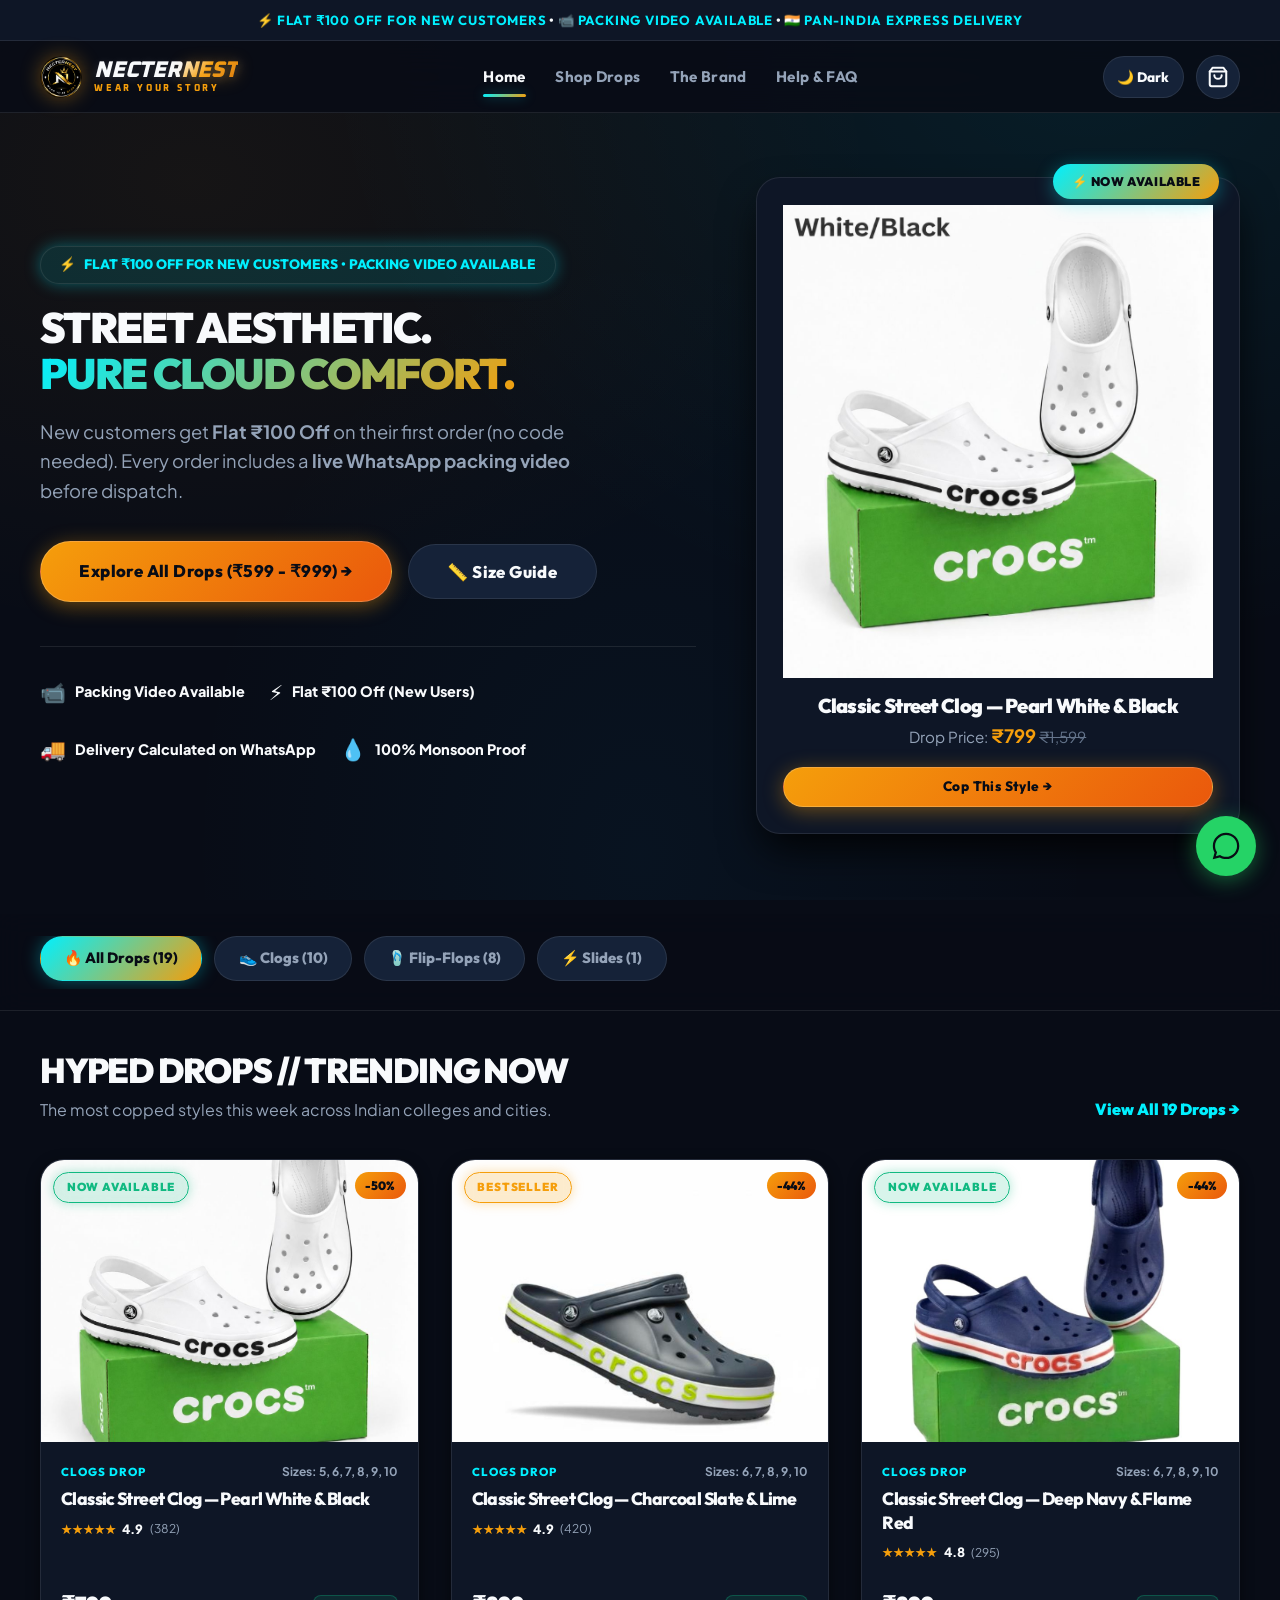
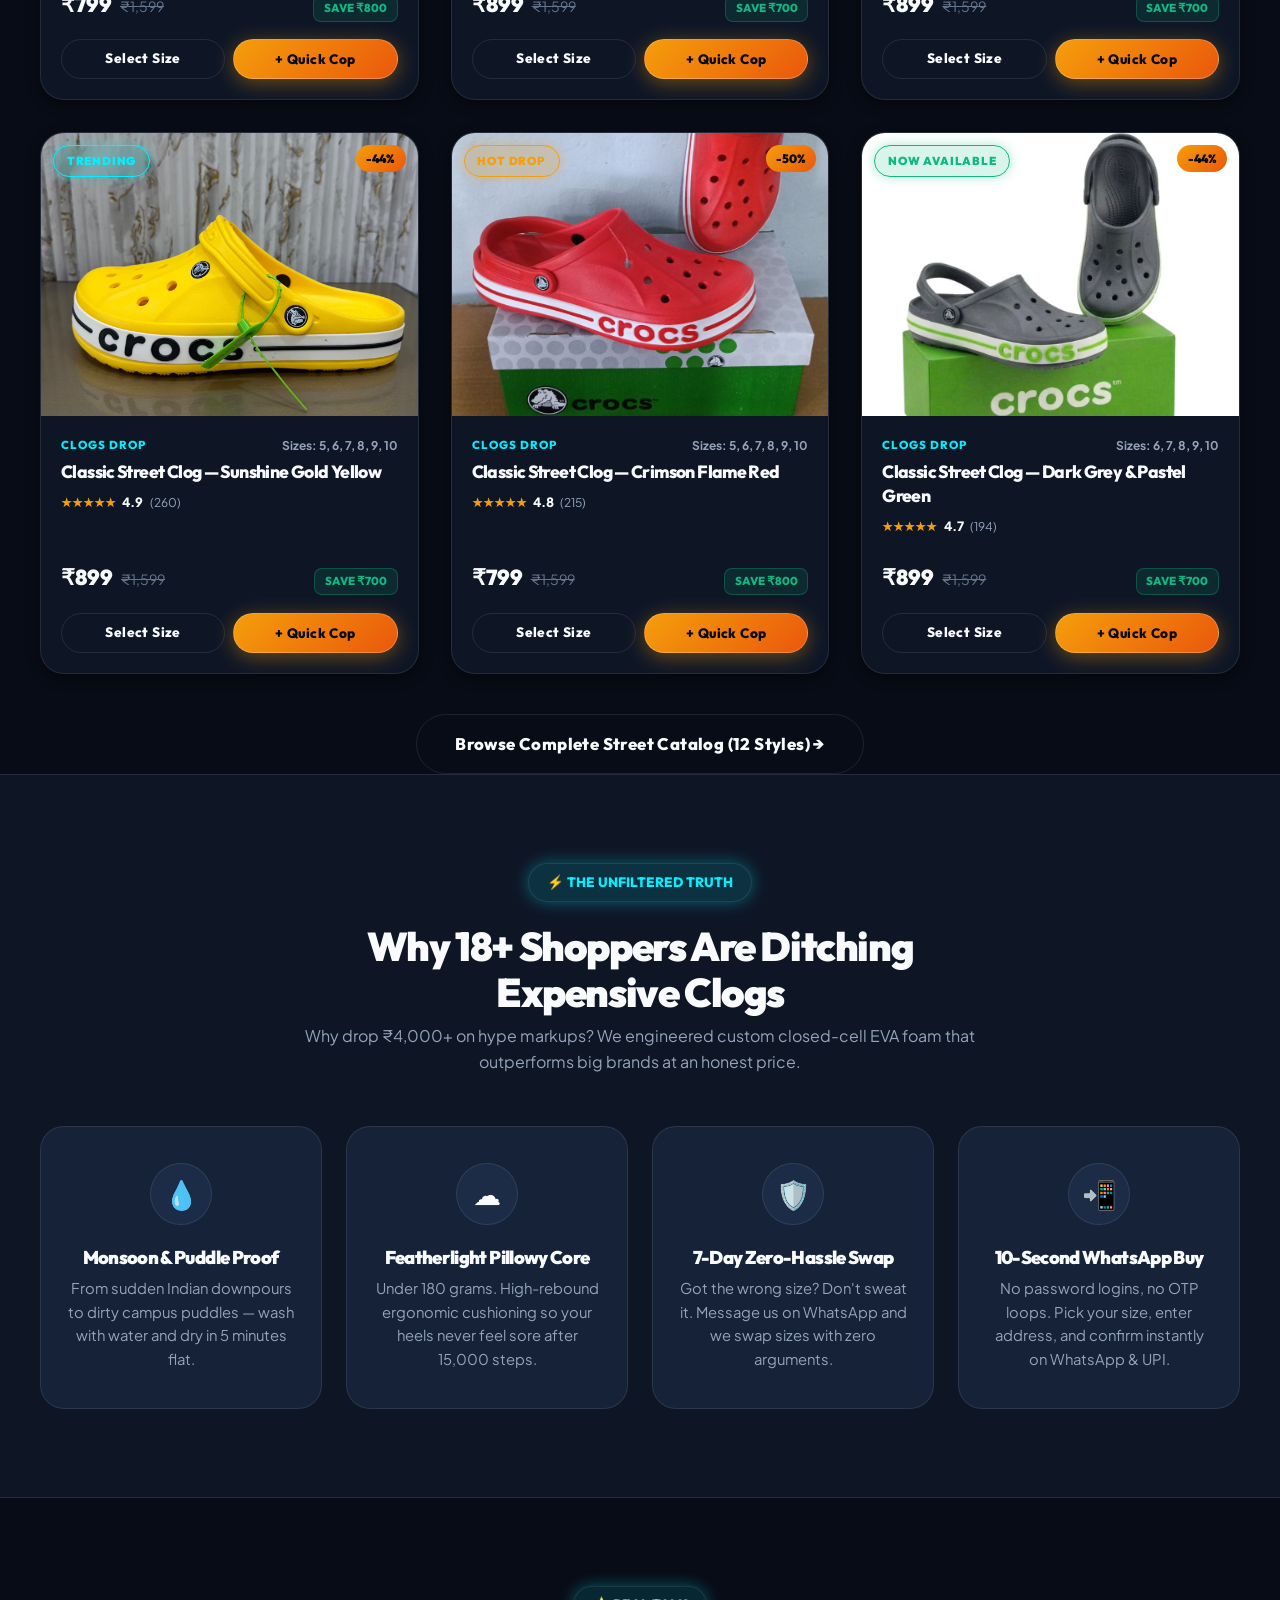
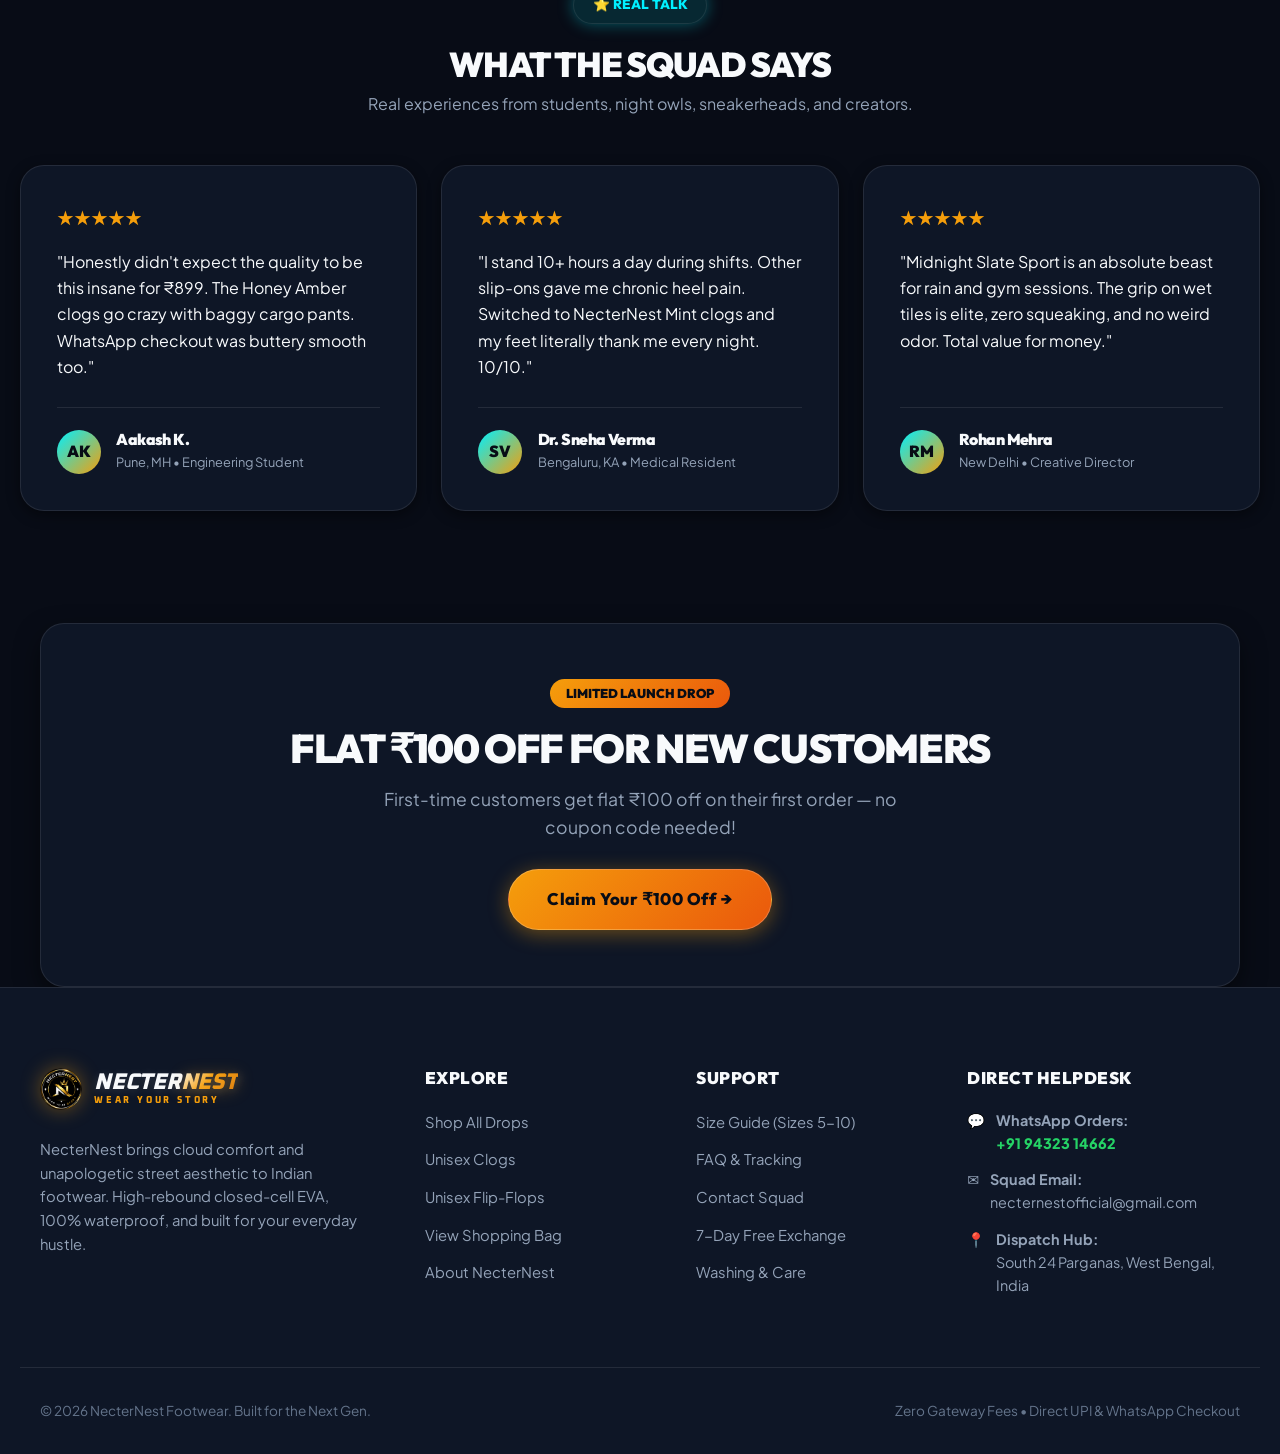
==== commit 125bedb4: "chore: update WhatsApp/contact to 9432314662, fix corrupted WA message, remove coupon code, set loca" ====
--- a/index.html
+++ b/index.html
@@ -49,7 +49,7 @@
 
   <!-- Top Announcement Bar (Streetwear Ticker) -->
   <div class="announcement-bar" role="region" aria-label="Announcement">
-    <span>⚡ <strong>100 RUPEES OFF ON FIRST ORDER //</strong> USE CODE <span class="badge-code">FIRSTNEST</span> • 📹 <strong>PACKING VIDEO AVAILABLE</strong> • 🚚 <strong>FREE DELIVERY OVER ₹999</strong></span>
+    <span>⚡ <strong>FLAT ₹100 OFF FOR NEW CUSTOMERS</strong> • 📹 <strong>PACKING VIDEO AVAILABLE</strong> • 🇮🇳 <strong>PAN-INDIA EXPRESS DELIVERY</strong></span>
   </div>
 
   <!-- Site Navigation Header -->
@@ -68,8 +68,6 @@
       <nav class="nav-links" id="primary-nav" aria-label="Main Navigation">
         <a href="index.html" class="nav-link active">Home</a>
         <a href="shop.html" class="nav-link">Shop Drops</a>
-        <a href="shop.html?cat=Men" class="nav-link">Men</a>
-        <a href="shop.html?cat=Women" class="nav-link">Women</a>
         <a href="about.html" class="nav-link">The Brand</a>
         <a href="contact.html" class="nav-link">Help &amp; FAQ</a>
       </nav>
@@ -112,13 +110,13 @@
       <div class="container hero-grid">
         <div class="hero-content">
           <div class="hero-pill">
-            <span>⚡</span> 100 RUPEES OFF ON FIRST ORDER • PACKING VIDEO AVAILABLE • FREE DELIVERY OVER ₹999
+            <span>⚡</span> FLAT ₹100 OFF FOR NEW CUSTOMERS • PACKING VIDEO AVAILABLE
           </div>
           <h1 class="hero-title">
             STREET AESTHETIC. <span>PURE CLOUD COMFORT.</span>
           </h1>
           <p class="hero-description">
-            Get <strong>₹100 Off on your first order</strong> with code <span class="badge-code">FIRSTNEST</span>. Every order includes a <strong>live WhatsApp packing video</strong> before dispatch, and <strong>free express delivery over ₹999</strong>.
+            New customers get <strong>Flat ₹100 Off</strong> on their first order (no code needed). Every order includes a <strong>live WhatsApp packing video</strong> before dispatch.
           </p>
           <div class="hero-cta-group">
             <a href="shop.html" class="btn btn-primary btn-lg">Explore All Drops (₹599 - ₹999) &rarr;</a>
@@ -126,8 +124,8 @@
           </div>
           <div class="hero-trust-row">
             <div class="trust-item"><span class="icon">📹</span> Packing Video Available</div>
-            <div class="trust-item"><span class="icon">⚡</span> ₹100 Off First Order</div>
-            <div class="trust-item"><span class="icon">🚚</span> Free Delivery Over ₹999</div>
+            <div class="trust-item"><span class="icon">⚡</span> Flat ₹100 Off (New Users)</div>
+            <div class="trust-item"><span class="icon">🚚</span> Delivery Calculated on WhatsApp</div>
             <div class="trust-item"><span class="icon">💧</span> 100% Monsoon Proof</div>
           </div>
         </div>
@@ -153,8 +151,6 @@
         <a href="shop.html?cat=Clogs" class="filter-chip">👟 Clogs (10)</a>
         <a href="shop.html?cat=Flip-Flops" class="filter-chip">🩴 Flip-Flops (8)</a>
         <a href="shop.html?cat=Slides" class="filter-chip">⚡ Slides (1)</a>
-        <a href="shop.html?cat=Men" class="filter-chip">Men</a>
-        <a href="shop.html?cat=Women" class="filter-chip">Women</a>
       </div>
     </section>
 
@@ -266,9 +262,9 @@
     <section class="container mt-4 mb-5">
       <div style="background: var(--bg-surface); color: var(--text-main); border-radius: var(--radius-xl); padding: 3.5rem 2rem; text-align: center; border: 1.5px solid var(--border-color); box-shadow: var(--shadow-md);">
         <span style="background: var(--grad-primary); color: #080C15; font-family: 'Outfit', sans-serif; font-size: 0.8rem; font-weight: 900; padding: 0.4rem 1rem; border-radius: var(--radius-full);">LIMITED LAUNCH DROP</span>
-        <h2 style="font-size: 2.5rem; margin-top: 1.25rem;">FLAT ₹100 OFF YOUR FIRST PAIR</h2>
+        <h2 style="font-size: 2.5rem; margin-top: 1.25rem;">FLAT ₹100 OFF FOR NEW CUSTOMERS</h2>
         <p style="color: var(--text-muted); max-width: 540px; margin: 0.85rem auto 1.75rem; font-size: 1.1rem;">
-          Enter code <strong style="color: var(--primary); font-family: monospace; font-size: 1.3rem;">FIRSTNEST</strong> at checkout. Plus FREE express delivery across India!
+          First-time customers get flat ₹100 off on their first order — no coupon code needed!
         </p>
         <a href="shop.html" class="btn btn-primary btn-lg">Claim Your ₹100 Off &rarr;</a>
       </div>
@@ -295,8 +291,8 @@
         <h4>EXPLORE</h4>
         <ul class="footer-links">
           <li><a href="shop.html">Shop All Drops</a></li>
-          <li><a href="shop.html?cat=Men">Men's Streetwear</a></li>
-          <li><a href="shop.html?cat=Women">Women's Platforms</a></li>
+          <li><a href="shop.html?cat=Clogs">Unisex Clogs</a></li>
+          <li><a href="shop.html?cat=Flip-Flops">Unisex Flip-Flops</a></li>
           <li><a href="cart.html">View Shopping Bag</a></li>
           <li><a href="about.html">About NecterNest</a></li>
         </ul>
@@ -322,7 +318,7 @@
             <span>💬</span> 
             <div>
               <strong>WhatsApp Orders:</strong><br>
-              <a href="https://wa.me/919876543210" target="_blank" style="color: #25D366; font-weight: 800;">+91 98765 43210</a>
+              <a href="https://wa.me/919432314662" target="_blank" style="color: #25D366; font-weight: 800;">+91 94323 14662</a>
             </div>
           </li>
           <li>
@@ -336,7 +332,7 @@
             <span>📍</span> 
             <div>
               <strong>Dispatch Hub:</strong><br>
-              Bengaluru, Karnataka, India
+              South 24 Parganas, West Bengal, India
             </div>
           </li>
         </ul>
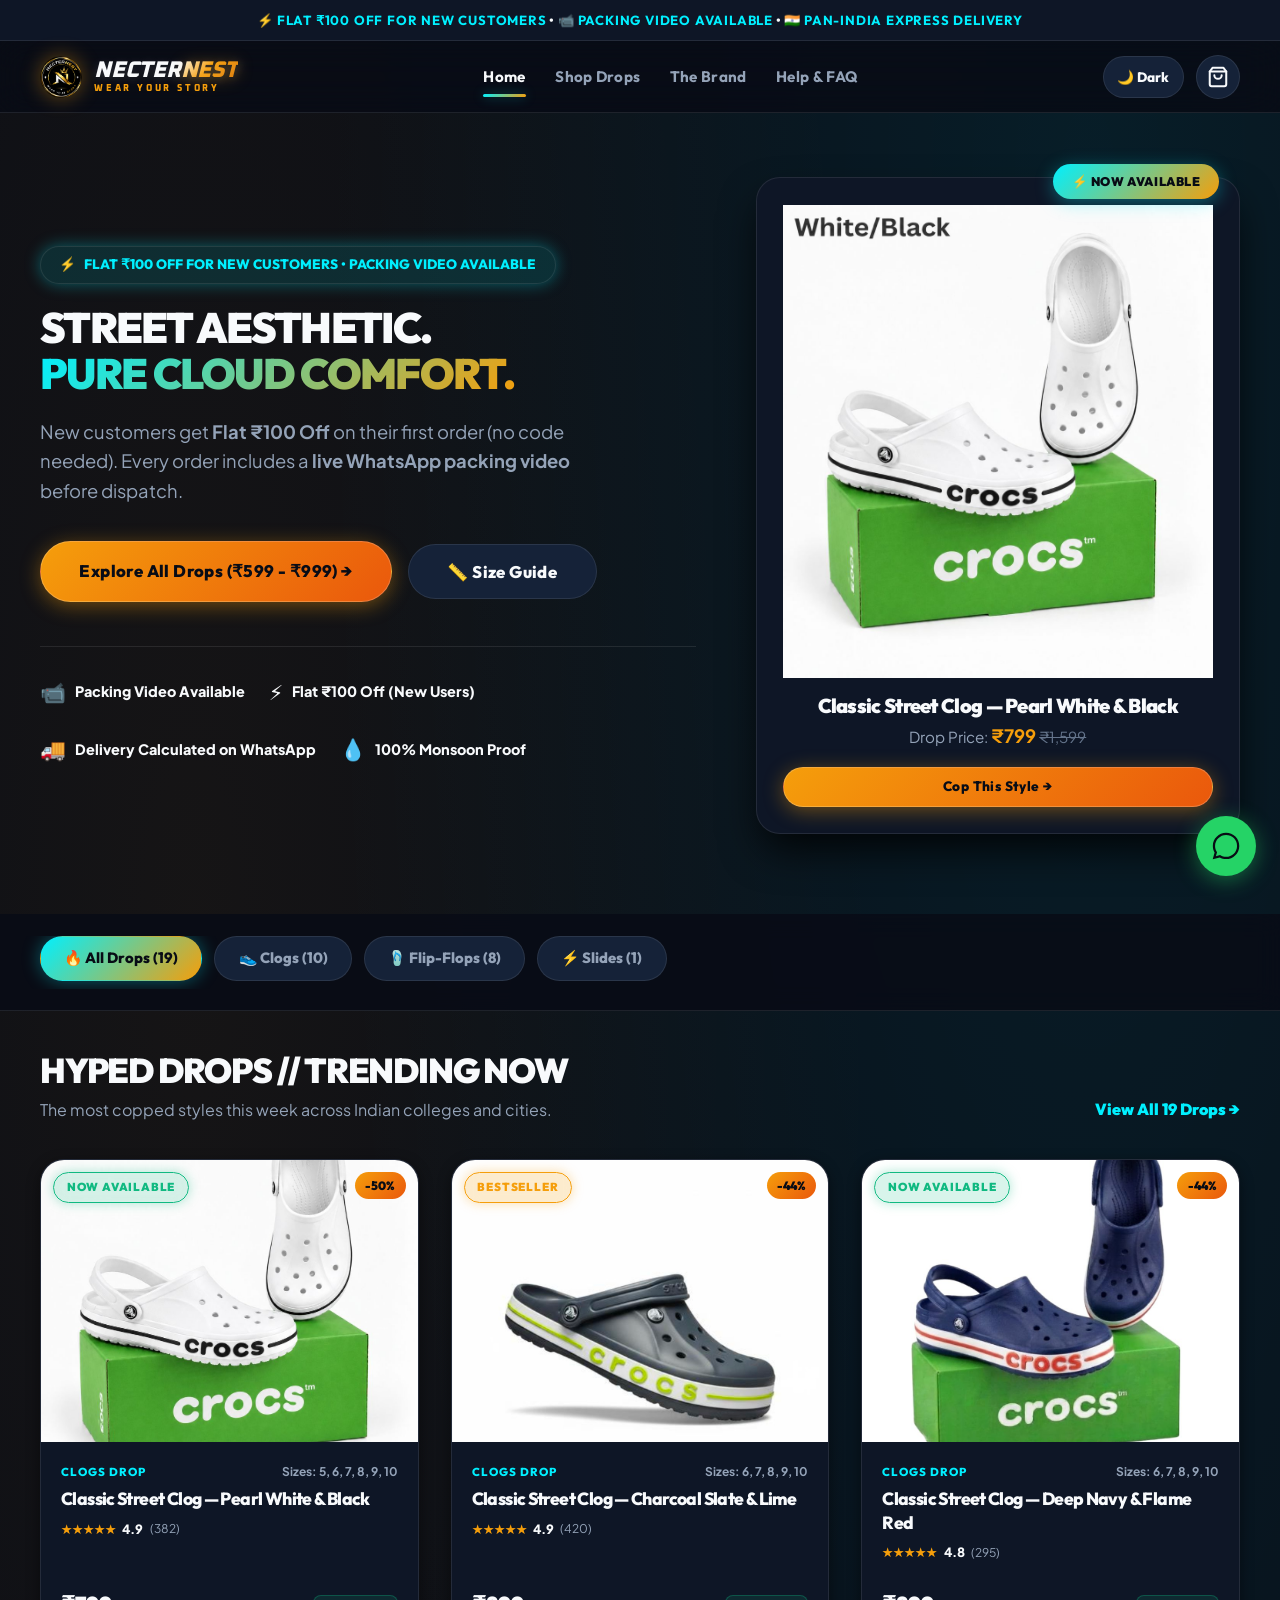
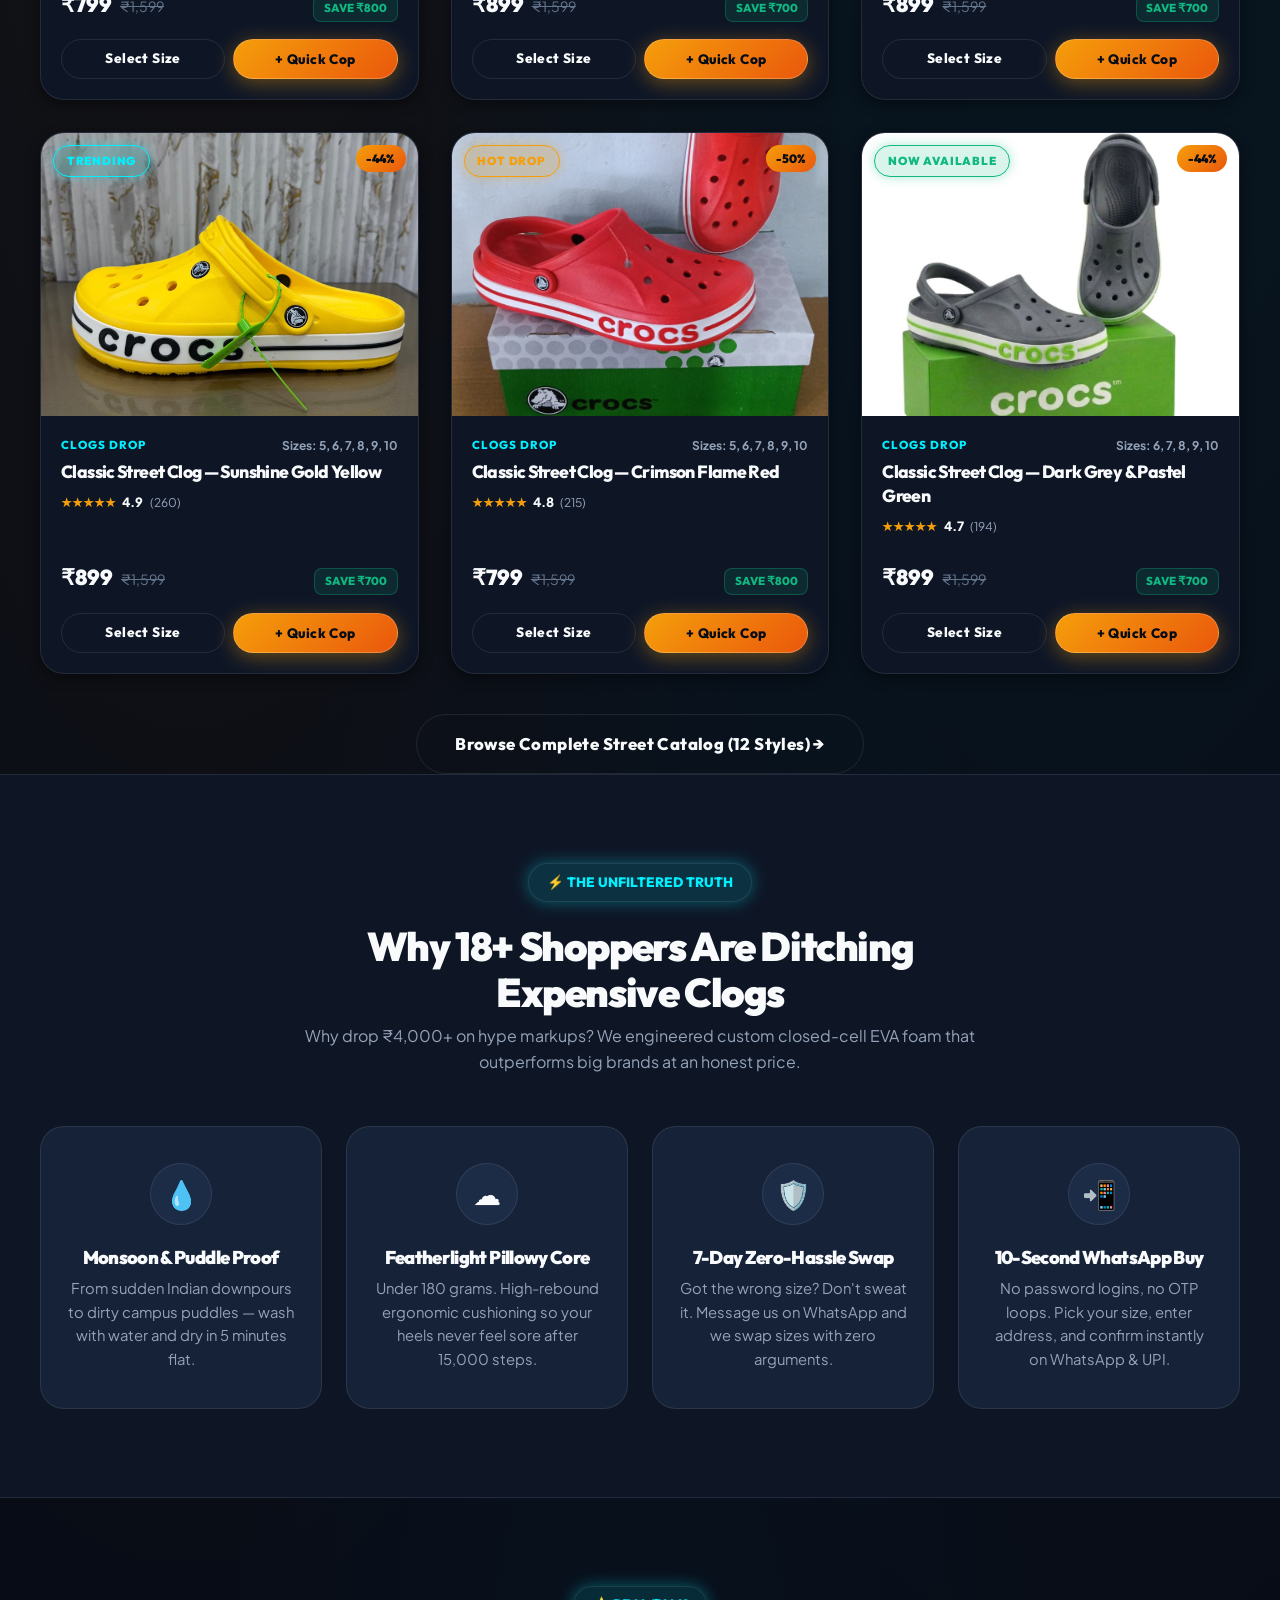
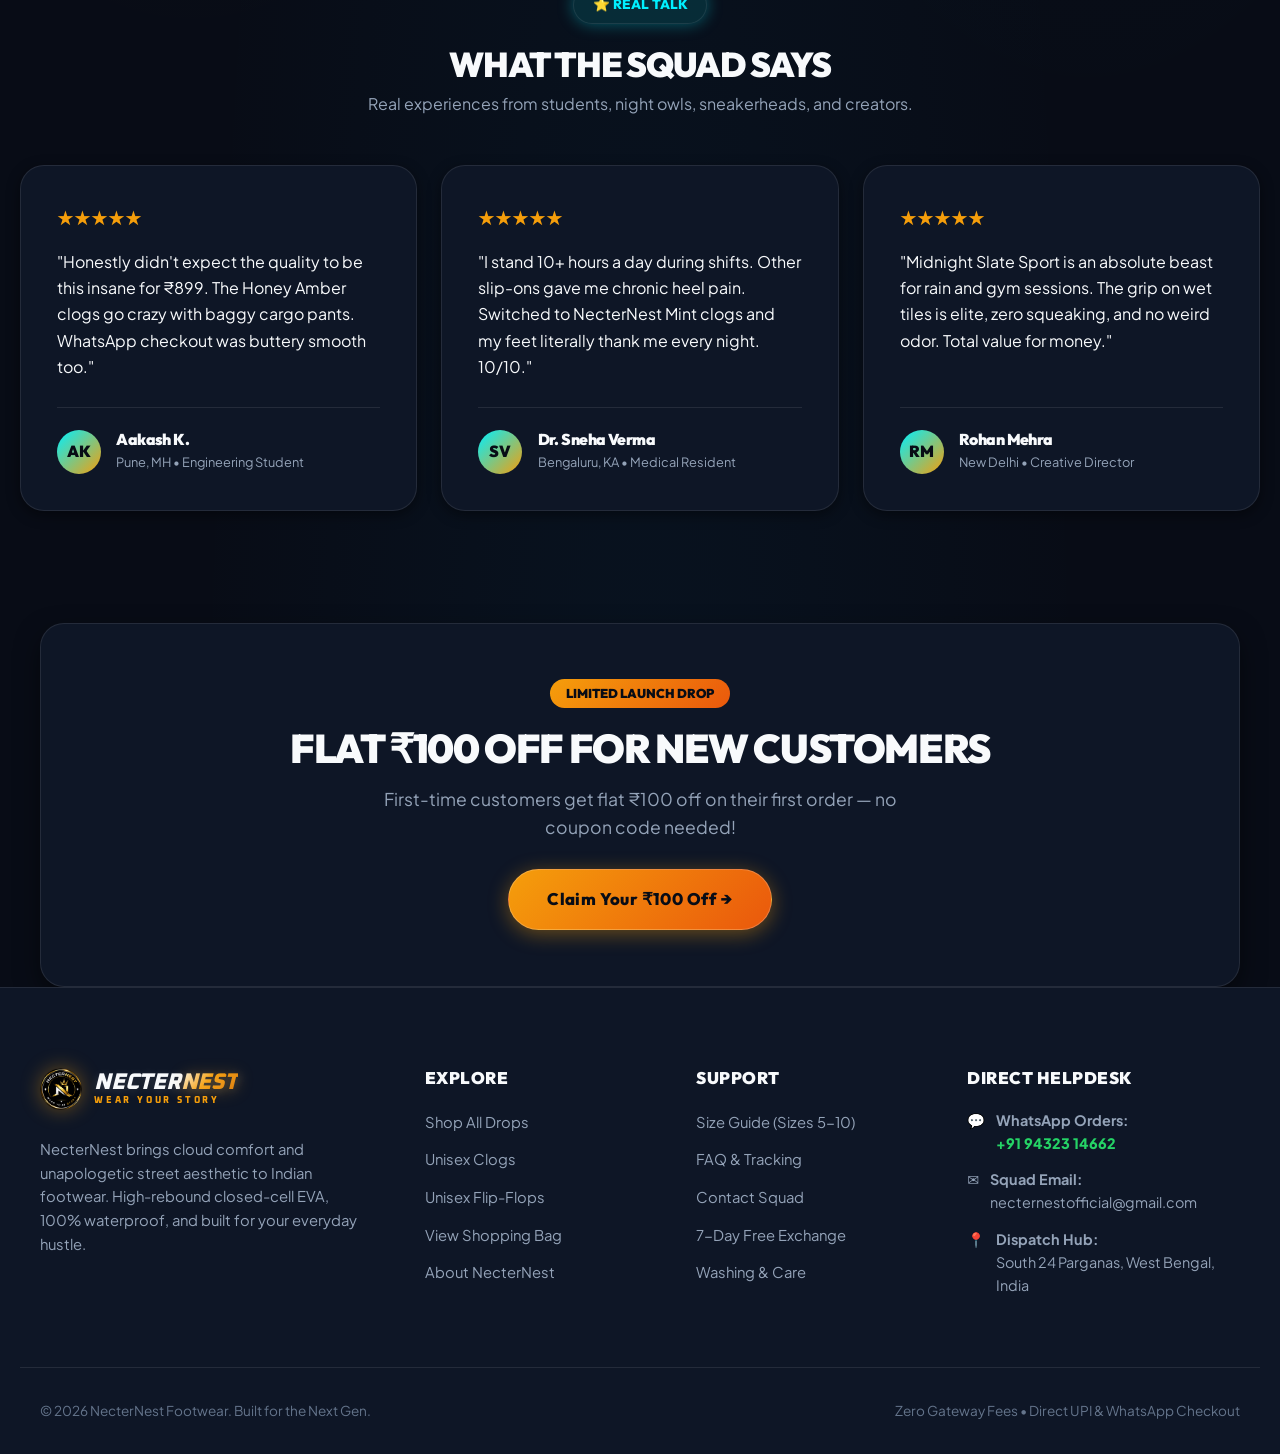
==== commit 3d5fe68e: "fix: fix mobile hamburger drawer trapped by header backdrop-filter and cache-bust browser tab favico" ====
--- a/index.html
+++ b/index.html
@@ -24,18 +24,19 @@
   <meta property="og:url" content="https://devaritra009.github.io/necternest/">
   <meta property="og:title" content="NecterNest — Street Aesthetic. Cloud Comfort.">
   <meta property="og:description" content="Featherlight, 100% waterproof cloud clogs starting at just ₹799. Fast WhatsApp orders!">
-  <meta property="og:image" content="images/og-brand.jpg">
+  <meta property="og:image" content="images/og-brand.jpg?v=3">
 
   <!-- Twitter Card Tags -->
   <meta name="twitter:card" content="summary_large_image">
   <meta name="twitter:title" content="NecterNest — Cloud Street Clogs India">
   <meta name="twitter:description" content="Featherlight EVA footwear. ₹100 off on first order, live packing video & free delivery over ₹999.">
-  <meta name="twitter:image" content="images/og-brand.jpg">
+  <meta name="twitter:image" content="images/og-brand.jpg?v=3">
 
   <!-- Favicon -->
-  <link rel="icon" type="image/png" sizes="32x32" href="images/favicon-32.png">
-  <link rel="icon" type="image/png" sizes="192x192" href="images/favicon.png">
-  <link rel="apple-touch-icon" href="images/favicon.png">
+  <link rel="shortcut icon" href="favicon.ico?v=3">
+  <link rel="icon" type="image/png" sizes="32x32" href="images/favicon-32.png?v=3">
+  <link rel="icon" type="image/png" sizes="192x192" href="images/favicon.png?v=3">
+  <link rel="apple-touch-icon" href="images/favicon.png?v=3">
 
   <!-- Google Fonts: Oxanium (Brand Display & Logo) + Outfit (Headings) + Plus Jakarta Sans (Body) -->
   <link rel="preconnect" href="https://fonts.googleapis.com">
@@ -57,7 +58,7 @@
     <div class="container header-inner">
       <!-- Brand Logo -->
       <a href="index.html" class="brand-logo" aria-label="NecterNest Home">
-        <img src="images/logo-badge.png" alt="NecterNest 3D Crest" class="brand-crest" width="42" height="42">
+        <img src="images/logo-badge.png?v=3" alt="NecterNest 3D Crest" class="brand-crest" width="42" height="42">
         <div class="brand-text-block">
           <span class="brand-title">NECTER<span class="brand-highlight">NEST</span></span>
           <span class="brand-sub">WEAR YOUR STORY</span>
@@ -277,7 +278,7 @@
       <!-- Col 1: About & Logo -->
       <div class="footer-logo-desc">
         <a href="index.html" class="brand-logo footer-logo" aria-label="NecterNest Home">
-          <img src="images/logo-badge.png" alt="NecterNest 3D Crest" class="brand-crest" width="38" height="38">
+          <img src="images/logo-badge.png?v=3" alt="NecterNest 3D Crest" class="brand-crest" width="38" height="38">
           <div class="brand-text-block">
             <span class="brand-title">NECTER<span class="brand-highlight">NEST</span></span>
             <span class="brand-sub">WEAR YOUR STORY</span>
--- a/css/style.css
+++ b/css/style.css
@@ -140,6 +140,8 @@
   font-size: 16px;
   scroll-behavior: smooth;
   -webkit-text-size-adjust: 100%;
+  overflow-x: clip;
+  max-width: 100%;
 }
 
 body {
@@ -148,11 +150,13 @@
   background-color: var(--bg-page);
   line-height: 1.6;
   min-height: 100vh;
+  min-height: 100dvh;
   display: flex;
   flex-direction: column;
-  overflow-x: hidden;
+  overflow-x: clip;
+  max-width: 100%;
   background-image: var(--ambient-bg);
-  background-attachment: fixed;
+  background-attachment: scroll;
   transition: background-color var(--transition-normal), color var(--transition-normal);
 }
 
@@ -365,13 +369,21 @@
 .site-header {
   position: sticky;
   top: 0;
-  z-index: 100;
+  z-index: 1000;
   background-color: var(--header-bg);
-  backdrop-filter: blur(18px);
-  -webkit-backdrop-filter: blur(18px);
   border-bottom: 1px solid var(--border-color);
   height: var(--header-height);
   transition: all var(--transition-fast);
+}
+
+.site-header::before {
+  content: "";
+  position: absolute;
+  inset: 0;
+  backdrop-filter: blur(18px);
+  -webkit-backdrop-filter: blur(18px);
+  z-index: -1;
+  pointer-events: none;
 }
 
 .header-inner {
@@ -611,6 +623,18 @@
   transition: all var(--transition-fast);
 }
 
+.hamburger-btn.active span:nth-child(1) {
+  transform: translateY(7px) rotate(45deg);
+}
+
+.hamburger-btn.active span:nth-child(2) {
+  opacity: 0;
+}
+
+.hamburger-btn.active span:nth-child(3) {
+  transform: translateY(-7px) rotate(-45deg);
+}
+
 /* Mobile Nav Drawer */
 @media (max-width: 860px) {
   .hamburger-btn {
@@ -620,9 +644,14 @@
   .nav-links {
     position: fixed;
     top: var(--header-height);
-    right: -100%;
-    width: 295px;
+    right: 0;
+    transform: translateX(100%);
+    visibility: hidden;
+    pointer-events: none;
+    width: min(295px, 85vw);
     height: calc(100vh - var(--header-height));
+    height: calc(100dvh - var(--header-height));
+    overflow-y: auto;
     background-color: var(--bg-surface);
     border-left: 1px solid var(--border-color);
     flex-direction: column;
@@ -630,12 +659,14 @@
     padding: 2.25rem 1.75rem;
     gap: 1.35rem;
     box-shadow: var(--shadow-lg);
-    transition: right var(--transition-smooth);
-    z-index: 1000;
+    transition: transform var(--transition-smooth), visibility var(--transition-smooth);
+    z-index: 1001;
   }
 
   .nav-links.active {
-    right: 0;
+    transform: translateX(0);
+    visibility: visible;
+    pointer-events: auto;
   }
 
   .nav-link {
@@ -649,8 +680,9 @@
     position: fixed;
     top: var(--header-height);
     left: 0;
-    width: 100vw;
+    width: 100%;
     height: calc(100vh - var(--header-height));
+    height: calc(100dvh - var(--header-height));
     background-color: rgba(0, 0, 0, 0.7);
     backdrop-filter: blur(8px);
     opacity: 0;
@@ -666,9 +698,19 @@
 }
 
 @media (max-width: 520px) {
+  .announcement-bar {
+    font-size: 0.72rem;
+    line-height: 1.4;
+    padding: 0.5rem 0.75rem;
+  }
+
   .site-header .container.header-inner {
-    padding-left: 0.75rem;
-    padding-right: 0.75rem;
+    padding-left: 0.65rem;
+    padding-right: 0.65rem;
+  }
+
+  .brand-logo {
+    gap: 0.45rem;
   }
 
   .brand-logo img {
@@ -676,34 +718,79 @@
   }
 
   .brand-crest {
-    width: 36px;
-    height: 36px;
+    width: 32px;
+    height: 32px;
   }
 
   .brand-title {
-    font-size: 1.15rem;
+    font-size: 1.05rem;
   }
 
   .brand-sub {
-    font-size: 0.44rem;
-    letter-spacing: 1.4px;
+    font-size: 0.42rem;
+    letter-spacing: 1px;
   }
 
   .header-actions {
-    gap: 0.4rem;
+    gap: 0.35rem;
   }
 
   .theme-toggle-btn {
     min-height: 44px;
     height: 44px;
-    padding: 0 0.55rem;
-    font-size: 0.78rem;
+    padding: 0 0.45rem;
+    font-size: 0.72rem;
   }
 
   .cart-icon-btn, .hamburger-btn {
     min-width: 44px;
     min-height: 44px;
     flex-shrink: 0;
+  }
+
+  .hero-section {
+    padding: 2.5rem 0 3.25rem;
+  }
+
+  .hero-pill {
+    font-size: 0.72rem;
+    padding: 0.4rem 0.85rem;
+    line-height: 1.4;
+    text-align: center;
+  }
+
+  .hero-title {
+    font-size: 2rem;
+  }
+
+  .hero-cta-group .btn-lg {
+    width: 100%;
+    padding: 0.9rem 1.25rem;
+    font-size: 0.95rem;
+    white-space: normal;
+  }
+
+  .whatsapp-float {
+    bottom: 16px;
+    right: 16px;
+    width: 52px;
+    height: 52px;
+  }
+
+  .toast-container {
+    left: 16px;
+    right: 16px;
+    bottom: 78px;
+    align-items: center;
+  }
+
+  .toast {
+    width: 100%;
+    max-width: 100%;
+  }
+
+  .form-row {
+    flex-direction: column;
   }
 }
 
@@ -914,17 +1001,17 @@
   text-decoration: underline;
 }
 
-/* Products Grid */
+/* Products Grid (Mobile-First: 1 column on narrow Android phones, 2 on wider phones/tablets, 3 on desktop) */
 .products-grid {
   display: grid;
-  grid-template-columns: repeat(2, 1fr);
-  gap: 1.15rem;
-}
-
-@media (min-width: 640px) {
+  grid-template-columns: 1fr;
+  gap: 1.25rem;
+}
+
+@media (min-width: 520px) {
   .products-grid {
     grid-template-columns: repeat(2, 1fr);
-    gap: 1.5rem;
+    gap: 1.35rem;
   }
 }
 
@@ -2296,8 +2383,9 @@
   position: fixed;
   top: 0;
   left: 0;
-  width: 100vw;
+  width: 100%;
   height: 100vh;
+  height: 100dvh;
   background-color: rgba(0, 0, 0, 0.8);
   backdrop-filter: blur(10px);
   display: flex;
@@ -2322,6 +2410,7 @@
   width: 100%;
   max-width: 650px;
   max-height: 90vh;
+  max-height: 90dvh;
   overflow-y: auto;
   box-shadow: var(--shadow-lg), 0 0 35px var(--neon-cyan-glow);
   transform: scale(0.95);
